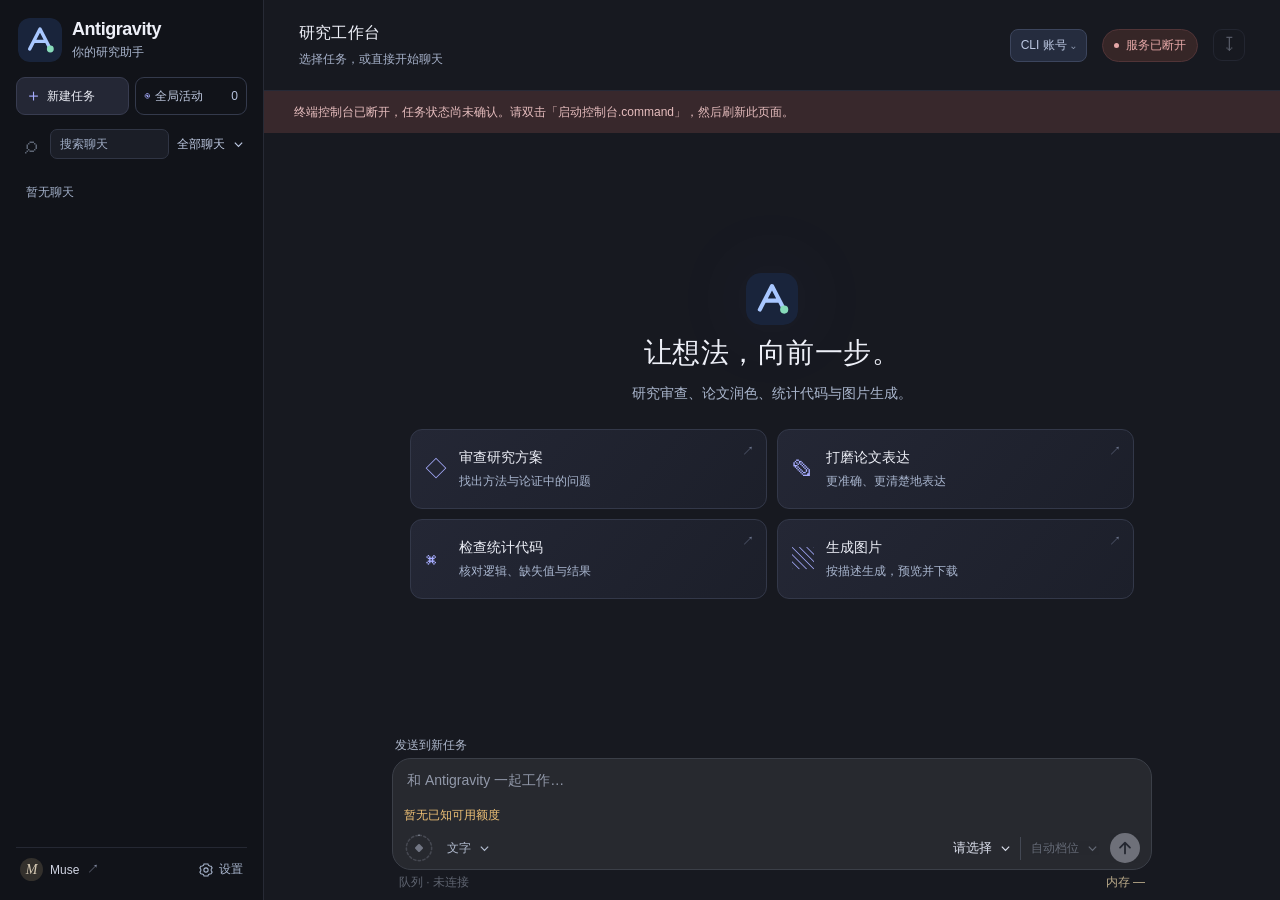
==== index.html @ 41b0dfae "Merge 0.1.0-preview.4 UI fixes and diagnose owned macOS PTY children" ====
<!doctype html>
<html lang="zh-CN">
<head>
  <meta charset="utf-8"><meta name="viewport" content="width=device-width,initial-scale=1">
  <meta name="console-token" content="__CONSOLE_TOKEN__">
  <title>Antigravity · 研究助手</title>
  <link rel="icon" href="/icon.svg"><link rel="stylesheet" href="/style.css">
  <script src="/app.js" defer></script>
  <script src="/panel_actions.js" defer></script>
</head>
<body>
  <button class="icon-button mobile-menu" id="menu" type="button" aria-label="切换任务列表" aria-controls="sidebar" aria-expanded="false" data-tooltip="展开菜单"><svg viewBox="0 0 24 24" fill="none" stroke="currentColor" stroke-width="1.6" stroke-linecap="round" stroke-linejoin="round" aria-hidden="true"><rect x="3" y="4" width="18" height="16" rx="3"/><path d="M9 4v16m4-11h4m-4 4h4"/></svg></button>
  <aside class="sidebar" id="sidebar">
    <a class="brand" id="home-link" href="/" aria-label="Antigravity，返回首页" data-tooltip="返回首页"><img src="/icon.svg" alt=""><span>Antigravity<small>你的研究助手</small></span></a>
    <div class="sidebar-actions"><button class="new-task" id="new-task" data-tooltip="新建任务（⌘ / Ctrl + K）"><span>＋</span><span>新建任务</span></button><button class="activity-nav" id="activity-nav" aria-label="全局 CLI 活动" data-tooltip="查看全局 CLI 活动"><span>◉</span><span>全局活动</span><small id="activity-count">0</small></button></div>
    <div class="history-tools"><button type="button" id="fulltext-open" class="fulltext-open" aria-label="搜索聊天正文" data-tooltip="搜索聊天正文">⌕</button><input id="history-search" type="search" aria-label="搜索聊天" placeholder="搜索聊天"><select id="history-filter" aria-label="筛选聊天"><option value="all">全部聊天</option><option value="panel">本面板</option><option value="external">其他窗口</option><option value="hidden">已移出列表</option><option value="trash">回收站</option></select></div>
    <p class="history-update" id="history-update" hidden>管理功能已更新，请关闭控制台终端，再双击桌面的 Antigravity.command 并刷新网页。</p>
    <div class="history-bulk" id="history-bulk" hidden><label><input id="history-select-all" type="checkbox"><span>全选</span></label><span id="history-selection-count">已选 0</span><button id="history-bulk-remove" type="button" disabled>移除</button><button id="history-bulk-cancel" type="button">取消</button></div>
    <nav id="history" aria-label="聊天列表"></nav>
    <div class="sidebar-bottom"><a href="https://muse.ai/thread/new" target="_blank" rel="noopener" data-tooltip="打开 Muse，和另一位助手协作"><span class="muse-orb">M</span><span>Muse</span><span>↗</span></a><button type="button" class="sidebar-update" id="sidebar-update" data-state="hidden" data-tooltip="" aria-label="查看更新详情" aria-haspopup="dialog" aria-controls="software-update-dialog" hidden><span class="update-symbol" aria-hidden="true"><svg viewBox="0 0 24 24" fill="none" stroke="currentColor" stroke-width="1.6" stroke-linecap="round" stroke-linejoin="round"><path d="M12 16V4m-4 4 4-4 4 4M5 15v4a1 1 0 0 0 1 1h12a1 1 0 0 0 1-1v-4"/></svg></span><span id="sidebar-update-label">更新</span></button><button type="button" id="settings-toggle" class="settings-toggle" aria-haspopup="dialog" aria-controls="settings-dialog" data-tooltip="面板设置"><svg viewBox="0 0 24 24" fill="none" stroke="currentColor" stroke-width="1.6" aria-hidden="true"><path d="m9 3-.7 2.1-2 .9-2 .5-1.5 2.6 1.4 1.7v2.4l-1.4 1.7 1.5 2.6 2 .5 2 .9L9 21h6l.7-2.1 2-.9 2-.5 1.5-2.6-1.4-1.7v-2.4l1.4-1.7-1.5-2.6-2-.5-2-.9L15 3Z"/><circle cx="12" cy="12" r="3.2"/></svg><span>设置</span></button></div>
  </aside>
  <main>
    <header class="topbar"><div class="heading"><div><h1 id="conversation-title">研究工作台</h1><p id="conversation-subtitle">任务、进度和结果，都在这里</p></div></div><div class="top-actions"><button class="account-toggle" id="account-toggle" type="button" aria-label="查看 CLI 当前账号" aria-controls="account-panel" aria-expanded="false" hidden>账号</button><button class="connection" id="connection" data-tooltip="重新检查连接"><i></i><span>正在连接</span></button><button class="icon-button" id="export" data-tooltip="导出对话" aria-label="导出对话">↧</button></div></header>
    <section class="account-panel" id="account-panel" aria-label="CLI 账号与额度"><div class="account-main"><div class="account-identity"><span class="account-label">CLI 账号</span><strong id="account-identity">身份尚未核实</strong><span class="account-state" id="account-state">尚未检查</span><span class="account-plan" id="account-plan" hidden></span></div><button type="button" id="account-switch" class="account-refresh" aria-haspopup="dialog">切换账号</button><button type="button" id="account-refresh" class="account-refresh" aria-label="刷新账号与额度" data-tooltip="刷新账号与额度">刷新 ↻</button></div><div class="account-meta"><span id="account-source">来源：CLI 身份检查</span><time id="account-checked">尚未核对</time></div><section class="quota-panel" aria-label="模型剩余额度"><div class="quota-heading"><strong>模型额度</strong><small id="quota-status"></small></div><div id="quota-items"></div><p id="quota-empty">等待读取额度…</p></section><p class="account-note" id="account-note">换号后刷新 · 时间为北京时间</p><p class="account-detail" id="account-detail" hidden></p></section>
    <div id="offline-banner" class="offline-banner" hidden role="alert"></div>
    <div class="session-toolbar" id="session-toolbar" hidden><div id="session-tabs" role="tablist" aria-label="工作会话"></div><button id="session-add" type="button" data-tooltip="新建独立工作会话" aria-label="新建工作会话">＋</button><button id="session-rename" type="button" data-tooltip="重命名当前会话" aria-label="重命名当前会话">⋯</button><button id="session-related-toggle" type="button" aria-expanded="false" hidden>关联会话</button><button id="collaboration-records" type="button" aria-haspopup="dialog" aria-controls="collaboration-audit-dialog" hidden>&#21327;&#20316;&#35760;&#24405;</button><button id="gpt-collaboration" type="button" role="switch" aria-checked="true" aria-label="Codex × Agy 持续协作 Skill" hidden><span aria-hidden="true">●</span><span id="gpt-collaboration-label">持续协作 Skill · 开</span></button></div>
    <div class="session-related-list" id="session-related-list" hidden></div>
    <section class="conversation" id="conversation" aria-label="对话内容">
      <div class="activity-overview" id="activity-overview" hidden></div>
      <div class="external-banner" id="external-banner" hidden></div>
      <div class="turns-paging" id="turns-paging" hidden><button id="turns-older" type="button">较早</button><span id="turns-range"></span><button id="turns-newer" type="button">较新</button><button id="turns-latest" type="button">最新</button></div>
      <div class="detail-error" id="detail-error" hidden role="status"><span id="detail-error-text"></span><button type="button" id="detail-retry">重试</button></div>
      <div class="empty" id="empty"><img class="hero-icon" src="/icon.svg" alt=""><h2>让想法，向前一步。</h2><p>研究审查、论文润色、统计代码与图片生成。</p><div class="suggestions"><button data-template="review"><span>◇</span><strong>审查研究方案</strong><small>找出方法与论证中的问题</small><b>↗</b></button><button data-template="writing"><span>✎</span><strong>打磨论文表达</strong><small>更准确、更清楚地表达</small><b>↗</b></button><button data-template="code"><span>⌘</span><strong>检查统计代码</strong><small>核对逻辑、缺失值与结果</small><b>↗</b></button><button data-template="image"><span>▧</span><strong>生成图片</strong><small>按描述生成，预览并下载</small><b>↗</b></button></div></div>
      <div class="messages" id="messages" aria-live="polite"></div>
    </section>
    <div class="composer-wrap"><div class="composer-inner"><p class="composer-target" id="composer-target">发送到新任务</p><div class="run-status" id="run-status" hidden><span class="spinner"></span><div><strong id="run-label">正在处理任务</strong><small id="run-detail">正在连接 Antigravity…</small></div><time id="run-time">0s</time></div><form id="composer" class="composer">
      <textarea id="prompt" aria-label="任务内容" placeholder="和 Antigravity 一起工作" rows="1" maxlength="32000"></textarea>
      <div class="model-warning" id="model-warning" role="status" hidden><span id="model-quota-text"></span><button type="button" id="model-quota-alternative" hidden></button></div>
      <div class="composer-controls">
        <div class="composer-tools"><button id="quota-ring" class="quota-ring unknown" type="button" aria-label="当前默认模型额度：未知，点击查看" data-tooltip="查看模型额度"><svg viewBox="0 0 38 38" aria-hidden="true"><circle cx="19" cy="19" r="16" class="quota-ring-track"/><circle id="quota-ring-fill" cx="19" cy="19" r="16" pathLength="100" stroke-dasharray="0 100"/></svg><svg class="quota-emblem" viewBox="0 0 38 38" aria-hidden="true"><rect x="15" y="15" width="8" height="8" rx="1.4" transform="rotate(45 19 19)"/></svg><span id="quota-ring-value">?</span></button><div class="task-kind-control"><select id="task-kind" aria-label="任务类型"><option value="text">文字</option><option value="image">图片</option></select></div><span class="mode-pill" id="task-mode" hidden>计划模式</span></div>
        <div class="composer-options composer-right"><div class="model-control"><select id="model-family" aria-label="模型"><option value="">选择模型</option></select><select id="model-speed" aria-label="速度与思考档位" data-tooltip="速度档位对应思考强度，实际耗时取决于任务。Low 较轻量，High 更深入。"><option value="">自动档位</option></select><select hidden id="model" aria-label="本窗口模型"><option value="gemini-4-argon-high">Gemini 4 Argon (High)</option></select></div><button id="send" type="submit" class="send-button" aria-label="发送任务" data-tooltip="发送 · Enter"><svg viewBox="0 0 20 20" aria-hidden="true"><path d="M10 16V4M4.5 9.5 10 4l5.5 5.5"/></svg></button><button id="stop" type="button" class="stop-button" aria-label="停止任务" data-tooltip="停止任务" hidden><svg viewBox="0 0 20 20" aria-hidden="true"><rect x="6" y="6" width="8" height="8" rx="1.5"/></svg></button></div>
      </div>
    </form><div class="composer-caption"><button type="button" id="queue-toggle" aria-haspopup="dialog" aria-controls="task-queue-dialog">队列 · 同步中</button><button type="button" id="live-memory" aria-label="查看实时内存占用明细" aria-controls="resource-panel" aria-expanded="false">内存 读取中…</button></div></div></div>
  </main>
  <dialog class="history-dialog" id="session-dialog" aria-labelledby="session-dialog-title"><form id="session-dialog-form"><h2 id="session-dialog-title">新建工作会话</h2><p id="session-dialog-note">为需要独立上下文的工作命名；创建不会调用模型。</p><label for="session-owner" id="session-owner-label" hidden>关联到固定入口</label><div id="session-owner" role="radiogroup" aria-label="选择固定入口" hidden></div><label for="session-name">会话名称</label><input id="session-name" maxlength="40" required autocomplete="off" placeholder="例如：方案讨论、图标创作"><p id="session-dialog-error" role="alert" hidden></p><div class="history-dialog-actions"><button id="session-dialog-cancel" type="button">取消</button><button id="session-dialog-confirm" type="submit">创建</button></div></form></dialog>
  <dialog class="related-dialog" id="related-dialog" aria-labelledby="related-dialog-title"><header><div><h2 id="related-dialog-title">关联会话</h2><p>只读查看，原会话和当前输入保持独立。</p></div><button type="button" id="related-dialog-close" class="icon-button" aria-label="关闭关联会话">×</button></header><div id="related-messages"></div></dialog>
  <section class="resource-panel" id="resource-panel" role="dialog" aria-modal="false" aria-labelledby="resource-title" hidden><header><div><h2 id="resource-title">运行占用</h2><p>进程明细 · 手动刷新</p></div><button type="button" id="resource-refresh">刷新 ↻</button><button type="button" id="resource-close" class="icon-button" aria-label="关闭占用面板">×</button></header><div id="resource-body">正在读取…</div><footer><time id="resource-checked"></time><p>仅本控制台及其启动的 CLI，浏览器另计。</p></footer></section>
  <dialog id="image-preview" class="image-preview" aria-labelledby="preview-title"><div class="image-preview-panel"><header><div><span>图片预览</span><h2 id="preview-title">生成图片</h2></div><button id="preview-close" type="button" class="icon-button" aria-label="关闭图片预览">×</button></header><div class="image-preview-stage"><img id="preview-image" alt="" decoding="async"></div><footer><span>按 Esc 关闭预览</span><a id="preview-download">下载原图 ↓</a></footer></div></dialog>
  <div class="history-menu" id="history-menu" role="menu" aria-label="管理聊天" hidden><div id="history-menu-title"></div><button type="button" role="menuitem" data-history-action="pin">置顶聊天</button><button type="button" role="menuitem" data-history-action="unpin">取消置顶</button><button type="button" role="menuitem" data-history-action="rename">重命名</button><button type="button" role="menuitem" data-history-action="associate">关联到固定入口…</button><button type="button" role="menuitem" data-history-action="multiselect">多选聊天</button><button type="button" role="menuitem" data-history-action="hide">移出列表</button><button type="button" role="menuitem" data-history-action="unhide">恢复到列表</button><button type="button" role="menuitem" data-history-action="delete" class="danger">删除聊天…</button><button type="button" role="menuitem" data-history-action="restore">从回收站恢复</button><p id="history-menu-note"></p></div>
  <dialog class="history-dialog" id="history-dialog" aria-labelledby="history-dialog-title"><form id="history-dialog-form"><h2 id="history-dialog-title">重命名聊天</h2><p id="history-dialog-note"></p><label id="history-name-label" for="history-name">聊天名称</label><input id="history-name" type="text" maxlength="60" autocomplete="off"><p id="history-dialog-error" role="alert" hidden></p><div class="history-dialog-actions"><button type="button" id="history-dialog-cancel">取消</button><button type="submit" id="history-dialog-confirm">保存</button></div></form></dialog>
  <div id="select-menu" class="select-menu" role="listbox" hidden></div>
  <dialog class="history-dialog" id="bulk-dialog" aria-labelledby="bulk-dialog-title"><form id="bulk-dialog-form"><h2 id="bulk-dialog-title">批量移除聊天</h2><p id="bulk-dialog-note"></p><ul id="bulk-dialog-list"></ul><p class="bulk-error" id="bulk-dialog-error" role="alert" hidden></p><div class="history-dialog-actions"><button id="bulk-dialog-cancel" type="button">取消</button><button id="bulk-dialog-confirm" class="danger" type="submit">确认移除</button></div></form></dialog>
  <dialog id="settings-dialog" class="collaboration-dialog settings-dialog" aria-labelledby="settings-title"><header><div><h2 id="settings-title">设置</h2></div><button id="settings-close" type="button" aria-label="关闭设置">×</button></header><div class="settings-content">
    <section class="settings-row"><div><strong>Codex × Agy 持续协作 <span class="skill-type">Skill</span></strong><small id="settings-chat-scope">当前聊天</small></div><button id="settings-collaboration" type="button" role="switch" aria-checked="true">开</button></section>
    <section class="settings-row"><div><strong>自动打开活动窗口</strong><small>调用时显示本聊天固定页</small></div><button id="settings-auto-open" type="button" role="switch" aria-label="自动打开活动窗口" aria-checked="true" data-tooltip="调用 Agy 时由 Codex 显示右侧活动页，并在原标签跟随新任务；关闭仅停止自动展示。">开</button></section>
    <section class="settings-row"><strong>聊天字号</strong><div class="settings-segments" role="group" aria-label="聊天字号"><button type="button" data-font-size="14">标准</button><button type="button" data-font-size="16">较大</button><button type="button" data-font-size="18">大</button></div></section>
    <section class="settings-row"><strong>待命同步</strong><div class="settings-segments" role="group" aria-label="待命同步频率"><button type="button" data-idle-ms="12000">省资源 · 12秒</button><button type="button" data-idle-ms="4000">及时 · 4秒</button></div></section>
    <section class="settings-row settings-global-row"><div><strong>全局默认模型</strong><small id="settings-model-label">自动保存</small></div><div class="settings-global-controls" role="group" aria-label="全局默认模型与思考档位"><select id="global-model-family" aria-label="全局默认模型"></select><select id="global-model-speed" aria-label="全局默认速度与思考档位"></select><select id="global-model-select" hidden></select></div><p id="global-model-error" class="action-error" role="alert" hidden></p></section>
    <section class="settings-row"><div><strong>额度用完自动候补</strong><small id="fallback-summary">默认开启 · 文字与生图独立</small></div><button id="fallback-expand" type="button" aria-expanded="false">配置</button></section>
    <section id="fallback-panel" class="model-order-panel" hidden><label class="fallback-scope-row" id="fallback-scope-row" hidden><span>配置聊天</span><select id="fallback-scope" aria-label="选择候补配置聊天"><option value="">选择要配置的聊天</option></select></label><div class="fallback-top"><select id="fallback-kind" aria-label="候补任务类型"><option value="text">文字</option><option value="image">生图</option></select><button id="fallback-enabled" type="button" role="switch" aria-checked="false">关</button><button id="fallback-reset" type="button">恢复默认候选</button></div><p id="fallback-note"></p><div id="fallback-models"></div><p id="fallback-status" role="status"></p></section>
    <section class="settings-row"><div><strong>聊天与占用</strong><small id="settings-insights-summary">上下文、压缩记录与运行内存</small></div><button id="settings-insights-toggle" type="button" aria-expanded="false" aria-controls="settings-insights">查看</button></section>
    <section id="settings-insights" class="settings-insights" hidden><div class="settings-insights-head"><span>按需读取，不调用模型</span><button id="settings-insights-refresh" type="button">刷新</button></div><div id="settings-context-body"></div><div class="settings-context-actions"><button id="compact-open" type="button">整理上下文</button></div><div id="settings-memory-body"></div></section>
    <section class="settings-row"><div><strong>配置迁移</strong><small>界面、模型、候补与更新偏好</small></div><div class="config-actions"><button id="config-export" type="button">导出配置</button><button id="config-import" type="button">导入配置</button><input type="file" id="config-file" accept=".json,application/json" aria-label="选择配置 JSON" hidden></div></section>
    <p id="config-transfer-note" class="settings-config-note" role="status" hidden></p><div id="config-download"></div>
    <section class="settings-row"><div><strong>备份与恢复</strong><small>面板记录、图片与固定绑定</small></div><button id="backup-open" type="button">管理</button></section>
    <section class="settings-row"><div><strong>加载控制台更新</strong><small id="settings-reload-state">任务结束后可用</small></div><button id="service-reload" type="button">重载更新</button></section>
    <section class="software-card" id="software-update-row" aria-labelledby="software-update-title">
      <div class="software-card-head"><div class="software-identity"><img src="/icon.svg" alt=""><div><strong id="software-update-title">Agy Console</strong><small>版本 <span id="software-version"></span></small></div></div><button id="software-update-check" type="button"><svg viewBox="0 0 24 24" fill="none" stroke="currentColor" stroke-width="1.6" stroke-linecap="round" stroke-linejoin="round" aria-hidden="true"><path d="M20 7v5h-5M4 17v-5h5m11 0a8 8 0 0 0-13-6M4 12a8 8 0 0 0 13 6"/></svg>检查更新</button></div>
      <p id="software-update-status" class="software-update-status" role="status">正在读取版本</p>
      <div class="software-auto-row"><label for="software-update-auto"><strong>自动下载更新</strong><small id="software-update-auto-hint">空闲下载，下次启动安装</small></label><label class="software-auto-switch"><input id="software-update-auto" type="checkbox" role="switch" aria-label="自动下载更新" aria-describedby="software-update-auto-hint" data-tooltip="每天检查新版，空闲下载并校验；从原启动入口重开后安装，不会打断任务。"><span aria-hidden="true"></span></label></div>
      <div class="software-card-links"><a id="software-project-link" target="_blank" rel="noopener noreferrer" hidden>项目主页 ↗</a><a id="software-release-notes" target="_blank" rel="noopener noreferrer" hidden>更新日志 ↗</a><button id="software-update-download" type="button" hidden>下载更新</button></div>
      <details id="software-update-config" class="software-update-config"><summary>高级设置</summary><div><input id="software-update-repo" aria-label="GitHub 更新仓库" placeholder="GitHub：OWNER/REPO" maxlength="140"><select id="software-update-channel" aria-label="更新通道"><option value="stable">稳定版</option><option value="preview">预览版</option></select><button id="software-update-source-save" type="button">保存</button></div></details>
    </section>
    <p class="settings-footnote">本机保存 · 协作与自动打开仅作用于当前聊天</p>
  </div></dialog>
  <dialog id="config-import-dialog" class="collaboration-dialog software-update-dialog" aria-labelledby="config-import-title"><header><h2 id="config-import-title">导入配置</h2><button type="button" data-close-dialog="config-import-dialog" aria-label="关闭配置预览">×</button></header><div class="config-import-body"><p id="config-import-summary"></p><label><input id="config-apply-window" type="checkbox"><span id="config-import-window-label">同时应用窗口设置到当前聊天</span></label><small>不导入聊天、会话绑定或账号凭据；原配置另存一份。</small><p id="config-import-error" class="action-error" role="alert" hidden></p></div><footer><button id="config-import-cancel" type="button" data-close-dialog="config-import-dialog">取消</button><button id="config-import-confirm" type="button" disabled>确认导入</button></footer></dialog>
  <dialog id="software-update-dialog" class="collaboration-dialog software-update-dialog" aria-labelledby="update-notice-title"><header><div><h2 id="update-notice-title">发现新版本</h2><p id="update-notice-version"></p></div><button id="update-notice-close" type="button" aria-label="关闭更新详情">×</button></header><div class="update-notice-body"><p id="update-notice-status" role="status"></p><small id="update-notice-size"></small><small id="update-notice-hint">空闲时下载并校验，下次启动安装。</small></div><footer><a id="update-notice-notes" target="_blank" rel="noopener noreferrer" hidden>更新日志 ↗</a><button id="update-notice-download" type="button" hidden>下载更新</button></footer></dialog>
  <dialog id="task-queue-dialog" class="collaboration-dialog queue-dialog" aria-labelledby="task-queue-title"><header><div><h2 id="task-queue-title">任务队列</h2><p id="task-queue-summary"></p></div><button id="task-queue-refresh" type="button">刷新</button><button id="task-queue-close" type="button" aria-label="关闭任务队列">×</button></header><p class="collaboration-note">箭头调整待执行任务的先后，同一会话保持顺序；运行中的任务继续执行。</p><section id="task-queue-list"></section></dialog>
  <dialog id="collaboration-audit-dialog" class="collaboration-dialog" aria-labelledby="collaboration-audit-title">
    <header><div><h2 id="collaboration-audit-title">Codex ↔ Agy 协作记录</h2><p id="collaboration-audit-summary"></p></div><button id="collaboration-audit-refresh" type="button">刷新</button><button id="collaboration-audit-close" type="button" aria-label="关闭协作记录">×</button></header>
    <p class="collaboration-note">开关控制后续派发；下方记录来自 Codex 实际提交的任务。点击可查看原始请求与 Agy 回复。</p>
    <p id="collaboration-audit-error" class="collaboration-error" role="alert" hidden></p>
    <button id="collaboration-audit-back" type="button" hidden>← 返回记录</button>
    <section id="collaboration-audit-list"></section><section id="collaboration-audit-detail" hidden></section>
    <footer><button id="collaboration-audit-older" type="button" hidden>更早记录</button><details><summary>上下文与 token</summary><p>CLI 会自动把较早轮次整理为摘要，也提供 /compact 手动命令。本面板不额外把网页历史拼入每个请求；分页仅管理网页显示。本轮输入、输出和缓存读取分别列出，旧版累计值另行标注。摘要可能省略细节，重要结论和资料仍应保留在文件中。</p></details></footer>
  </dialog>
  <div id="quick-tooltip" role="tooltip" popover="manual" hidden></div>
  <div id="toast" role="status" hidden></div>
  <dialog id="panel-action-dialog" class="history-dialog panel-action-dialog" aria-labelledby="panel-action-title"><form id="panel-action-form"><header><h2 id="panel-action-title"></h2><button type="button" data-close-dialog="panel-action-dialog" aria-label="关闭操作">×</button></header><p id="panel-action-note"></p><details id="recovery-detail"><summary>上一轮情况</summary><pre id="recovery-previous"></pre></details><div id="recovery-options"><label for="recovery-strategy">恢复方式</label><select id="recovery-strategy"><option value="continue">继续未完成部分</option><option value="retry">重新尝试原任务</option></select><label for="recovery-model">本次使用模型</label><select id="recovery-model"></select></div><label class="action-ack" id="panel-action-ack-label"><input type="checkbox" id="panel-action-ack"><span id="panel-action-ack-text"></span></label><p id="panel-action-error" class="action-error" role="alert" hidden></p><div class="history-dialog-actions"><button type="button" data-close-dialog="panel-action-dialog">取消</button><button type="submit" id="panel-action-submit">确认</button></div></form></dialog>
  <dialog id="fulltext-dialog" class="collaboration-dialog fulltext-dialog" aria-labelledby="fulltext-title"><header><h2 id="fulltext-title">搜索聊天正文</h2><button type="button" data-close-dialog="fulltext-dialog" aria-label="关闭正文搜索">×</button></header><form id="fulltext-form" class="fulltext-form"><input type="search" id="fulltext-query" maxlength="100" required placeholder="搜索任务和回复…" aria-label="搜索正文关键词"><select id="fulltext-scope" aria-label="正文搜索范围"><option value="current">当前聊天</option><option value="all">全部面板聊天</option></select><button type="submit" id="fulltext-submit">搜索</button></form><p id="fulltext-status" role="status">仅搜索面板已有记录，不调用模型。</p><div id="fulltext-results"></div></dialog>
  <dialog id="backup-dialog" class="collaboration-dialog backup-dialog" aria-labelledby="backup-title"><header><h2 id="backup-title">备份与恢复</h2><button type="button" data-close-dialog="backup-dialog" aria-label="关闭备份管理">×</button></header><p class="action-note">包含面板聊天、图片、固定绑定与设置；官方登录、CLI 内部上下文和项目文件需另行保留。</p><div class="backup-controls"><button id="backup-export" type="button">生成备份</button><label class="backup-file-label">选择备份<input type="file" id="backup-file" accept=".zip,application/zip"></label></div><p id="backup-status" role="status">空闲时操作 · 压缩包最大64 MB</p><div id="backup-download"></div><section id="backup-preview" hidden><h3>恢复预览</h3><p id="backup-counts"></p><label class="action-ack"><input type="checkbox" id="backup-restore-ui" checked>同时恢复面板字号、排序与置顶</label><label class="action-ack"><input type="checkbox" id="backup-ack">以此备份替换面板数据，当前数据另存回滚备份</label><button type="button" id="backup-restore" disabled>确认恢复</button></section><p id="backup-error" class="action-error" role="alert" hidden></p></dialog>

</body>
</html>
---- style.css ----
:root{color-scheme:dark;--bg:#171920;--side:#111319;--panel:#20232d;--line:#2c2f3b;--text:#eef0f8;--muted:#9096a9;--accent:#a7adff;--green:#81cfab;font-family:Inter,-apple-system,BlinkMacSystemFont,"Segoe UI","PingFang SC","Microsoft YaHei",sans-serif}*{box-sizing:border-box}body{margin:0;background:var(--bg);color:var(--text);display:flex;height:100dvh;overflow:hidden}button,a,select,textarea{-webkit-tap-highlight-color:transparent}button,select,textarea{font:inherit}button,a,select{touch-action:manipulation}button{cursor:pointer}button:focus-visible,a:focus-visible,select:focus-visible,textarea:focus-visible{outline:2px solid var(--accent);outline-offset:3px}a{color:inherit;text-decoration:none}button{color:inherit}button:disabled{opacity:.45;cursor:not-allowed}[hidden]{display:none!important}.sidebar{width:248px;flex-shrink:0;padding:30px 16px 16px;background:var(--side);border-right:1px solid #272a35;display:flex;flex-direction:column}.brand{display:flex;gap:12px;align-items:center;padding:0 10px 30px;font-weight:650;font-size:19px;letter-spacing:-.6px}.brand img{width:39px;height:39px}.brand small{display:block;font-size:12px;color:var(--muted);font-weight:400;letter-spacing:1px;margin-top:5px}.new-task{display:flex;align-items:center;gap:8px;background:#242735;border:1px solid #383c50;border-radius:11px;padding:12px 13px;font-size:13px;text-align:left}.new-task:hover{background:#2d3142}.new-task>span{font-size:20px;line-height:16px;color:var(--accent)}kbd{margin-left:auto;color:#7f879d;font-size:12px;font-family:inherit}.list-label{display:flex;justify-content:space-between;color:#777f94;font-size:12px;letter-spacing:1.5px;padding:30px 12px 12px}.list-label span{color:#a1a7b7;letter-spacing:0}#history{overflow:auto;flex:1}.history-item{width:100%;padding:13px 12px;text-align:left;background:transparent;border:1px solid transparent;border-radius:10px;margin-bottom:4px;display:flex;gap:10px}.history-item:hover{background:#1b1e28}.history-item.active{background:#25283a;border-color:#343951}.history-icon{color:#838aa3;font-size:14px;flex-shrink:0;padding-top:2px}.active .history-icon{color:var(--accent)}.history-text{min-width:0;flex:1}.history-text strong{display:block;font-weight:450;font-size:12px;white-space:nowrap;overflow:hidden;text-overflow:ellipsis;line-height:19px}.history-text small{display:flex;gap:8px;margin-top:5px;color:#747e93;font-size:12px}.history-text .active-status{color:var(--accent)}.sidebar-bottom{padding-top:14px;border-top:1px solid #252833}.sidebar-bottom a{display:flex;align-items:center;gap:10px;padding:10px;font-size:12px;color:#d0d4e2}.sidebar-bottom a>span:last-child{margin-left:auto;color:#858da3}.sidebar-bottom small{display:block;font-size:12px;color:#747d93;margin-top:5px}.muse-orb{display:grid;place-items:center;width:31px;height:31px;border-radius:50%;background:#33302c;color:#d7cbb6;font:italic 17px Georgia}.local-note{display:flex;align-items:center;gap:7px;margin:17px 12px 0;color:#6e778d;font-size:12px}.local-note i{width:5px;height:5px;border-radius:50%;background:#739b86}main{flex:1;display:flex;flex-direction:column;min-width:0}.topbar{height:91px;padding:0 35px;display:flex;align-items:center;justify-content:space-between;border-bottom:1px solid #262936;flex-shrink:0}.heading{display:flex;align-items:center;gap:15px;min-width:0}.heading>div{min-width:0}h1{font-size:15px;font-weight:550;letter-spacing:.2px;margin:0;white-space:nowrap;overflow:hidden;text-overflow:ellipsis;max-width:450px}.heading p{font-size:12px;color:var(--muted);margin:7px 0 0}.top-actions{display:flex;gap:15px;align-items:center}.connection{display:flex;gap:7px;align-items:center;border:1px solid #2c3935;background:#1b2825;border-radius:30px;padding:7px 11px;font-size:12px;color:var(--green);white-space:nowrap}.connection i{width:5px;height:5px;background:currentColor;border-radius:50%}.connection.checking{background:#232539;border-color:#343752;color:var(--accent)}.connection.disconnected{background:#362627;border-color:#513437;color:#e5a7a7}.icon-button{width:32px;height:32px;border:1px solid #333746;border-radius:9px;background:transparent;color:#a9b0c2;font-size:19px}.icon-button:hover{background:#2b2e3a}.mobile-menu{display:none}.offline-banner{background:#38282c;color:#e6bdbe;font-size:12px;padding:11px 30px;line-height:1.7;flex-shrink:0}.conversation{flex:1;overflow:auto;scroll-behavior:auto;overflow-anchor:none;min-height:0;scrollbar-width:thin;scrollbar-color:#3c4153 transparent}.empty{max-width:860px;margin:0 auto;text-align:center;padding:65px 36px 35px}.eyebrow{font-size:12px;letter-spacing:2px;color:#7d869f;margin-bottom:30px}.hero-icon{width:66px;height:66px;margin-bottom:18px;box-shadow:0 0 85px 4px #787ded15;border-radius:20px}.empty h2{font-size:31px;letter-spacing:1px;font-weight:500;margin:8px 0 17px}.empty p{font-size:13px;line-height:2;color:#9ba3b7}.suggestions{display:grid;grid-template-columns:repeat(3,1fr);gap:12px;margin-top:38px}.suggestions button{position:relative;background:linear-gradient(130deg,#242735,#1c1f2a);border:1px solid #333849;text-align:left;border-radius:14px;padding:20px 17px;transition:border-color .15s}.suggestions button:hover{border-color:#747dae}.suggestions button>span{display:block;font-size:22px;color:var(--accent);margin-bottom:19px}.suggestions strong{font-size:12px;font-weight:500;display:block}.suggestions small{font-size:12px;color:#7e879f;display:block;margin-top:8px}.suggestions b{position:absolute;right:16px;top:20px;color:#6b748c;font-size:13px;font-weight:400}.messages{max-width:870px;padding:30px 34px 15px;margin:auto}.message{margin-bottom:32px}.message-label{display:flex;align-items:center;gap:9px;font-size:12px;color:#a2aac0;margin-bottom:14px}.message-label img{width:25px;height:25px;border-radius:8px}.message-label time{font-size:12px;color:#68728b;margin-left:auto}.user .message-body{background:#282d40;border:1px solid #363d55;border-radius:14px 14px 3px 14px;margin-left:45px;padding:16px 20px;white-space:pre-wrap;font-size:13px;line-height:1.9;max-height:320px;overflow:auto;overflow-wrap:anywhere}.user .message-label{margin-left:45px}.assistant .message-body{padding-left:34px}.markdown{font-size:13px;line-height:1.9;color:#d0d6e6;overflow-wrap:anywhere}.markdown p{margin:0 0 13px}.markdown h2,.markdown h3,.markdown h4{font-size:16px;font-weight:550;line-height:1.6;margin:25px 0 13px;color:#eff1fa}.markdown h3{font-size:14px}.markdown h4{font-size:13px}.markdown ul,.markdown ol{padding-left:22px;margin:10px 0 18px}.markdown li{margin-bottom:7px}.markdown strong{color:#eff1fc;font-weight:600}.markdown a{color:#b6baff;text-decoration:underline}.markdown code{font-family:ui-monospace,SFMono-Regular,Menlo,monospace;font-size:12px;background:#292d3b;color:#d4d7ff;padding:2px 5px;border-radius:4px}.code-block{background:#10131b;border:1px solid #303648;border-radius:11px;margin:15px 0;overflow:hidden}.code-header{padding:7px 13px;border-bottom:1px solid #292e3e;display:flex;justify-content:space-between;align-items:center;color:#818da8;font-size:12px}.code-header button{background:transparent;border:0;color:#a6aec4;font-size:12px}.code-block pre{margin:0;padding:16px;overflow:auto;line-height:1.7;white-space:pre}.code-block code{background:none;padding:0;font-size:12px;color:#cdd7ee}.markdown table{width:100%;border-collapse:collapse;margin:15px 0;font-size:12px}.markdown th,.markdown td{text-align:left;border-bottom:1px solid #313748;padding:9px 10px}.markdown th{background:#232735;color:#e1e6f6}.markdown hr{border:0;border-top:1px solid #2e3444;margin:22px 0}.message-footer{display:flex;align-items:center;gap:9px;margin:14px 0 0 34px;color:#737e96;font-size:12px;flex-wrap:wrap}.message-footer .status-completed{color:#81b69e}.message-footer .status-failed,.message-footer .status-interrupted{color:#e6a2a3}.message-footer .status-cancelled{color:#c9b68f}.copy-reply{border:0;color:#8d97ad;background:transparent;font-size:12px;margin-left:auto}.error-box{margin:13px 0 0 34px;color:#e7b2b5;background:#35252d;border:1px solid #55333f;padding:12px 15px;border-radius:10px;font-size:12px;line-height:1.7;white-space:pre-wrap;overflow-wrap:anywhere}.waiting-text{color:#7c879e;font-size:12px;display:flex;gap:8px;align-items:center}.waiting-text span{animation:none}.composer-wrap{padding:15px 34px 20px;flex-shrink:0;background:linear-gradient(0deg,var(--bg) 90%,transparent)}.composer-inner{max-width:800px;margin:auto}.composer{background:#222631;border:1px solid #3a4053;border-radius:17px;box-shadow:0 10px 35px #00000020;overflow:hidden}.composer:focus-within{border-color:#6c75a0}.composer textarea{background:transparent;border:0;outline:0!important;color:#e5e9f7;display:block;width:100%;resize:none;padding:19px 20px 10px;font-size:13px;line-height:1.8;min-height:78px;max-height:220px}.composer textarea::placeholder{color:#747f98}.composer-controls{display:flex;justify-content:space-between;align-items:center;gap:10px;padding:7px 12px 12px}.composer-options{display:flex;align-items:center;gap:13px;min-width:0}.model-control{display:flex;align-items:center;gap:6px;color:#a8b0f5;padding-left:5px;min-width:0}.model-control>span{font-size:15px}.model-control select{background:#222631;color:#b9c0d6;border:0;font-size:12px;max-width:230px;cursor:pointer;outline:0;padding:5px 20px 5px 0}.mode-pill{color:#7d88a1;font-size:12px;border-left:1px solid #3a4053;padding-left:13px;white-space:nowrap}.send-button,.stop-button{display:flex;align-items:center;gap:12px;border:0;border-radius:10px;background:#b0b5ff;color:#22263f;padding:10px 13px;font-size:12px;font-weight:550;white-space:nowrap}.send-button:hover{background:#c3c6ff}.send-button b{font-size:18px;font-weight:400;line-height:12px}.stop-button{background:#34394d;color:#d9ddeb;border:1px solid #50586c}.stop-button>span{font-size:12px}.composer-caption{display:flex;justify-content:space-between;gap:10px;color:#606c85;font-size:12px;padding:10px 5px 0}.run-status{display:flex;align-items:center;gap:11px;padding:13px 16px;margin-bottom:10px;border:1px solid #353c5c;background:#22263b;border-radius:12px}.run-status strong{font-size:12px;font-weight:500;color:#c2c7ff;display:block}.run-status small{display:block;color:#8d99ba;font-size:12px;margin-top:5px}.run-status time{margin-left:auto;color:#b8bfe6;font-size:12px;font-variant-numeric:tabular-nums}.spinner{width:15px;height:15px;border:1.5px solid #4f587a;border-top-color:#bbc1ff;border-radius:50%;animation:none}#toast{position:fixed;left:50%;bottom:195px;transform:translateX(-50%);background:#303747;border:1px solid #596581;padding:12px 20px;border-radius:10px;color:#e4e8f5;font-size:12px;box-shadow:0 10px 30px #0003;z-index:10}@media(min-width:1450px){.empty{padding-top:100px}.messages{max-width:950px}.composer-inner{max-width:880px}}@media(max-width:1050px){.sidebar{width:218px;padding:25px 12px 15px}.topbar{padding:0 24px}.top-actions{gap:9px}.mode-pill{display:none}.model-control select{max-width:190px}.empty{padding:50px 25px 20px}.suggestions{gap:9px}.suggestions button{padding:16px 12px}.suggestions small{line-height:1.7}.empty h2{font-size:28px}.topbar h1{max-width:330px}}@media(max-width:740px){.sidebar{display:none;position:absolute;left:0;top:0;bottom:0;z-index:5;box-shadow:20px 0 80px #0008}.sidebar.open{display:flex}.mobile-menu{display:block}.topbar{height:76px;padding:0 16px}.heading{gap:10px}h1{font-size:13px!important;max-width:210px!important}.heading p{font-size:12px}.connection{padding:6px 9px;font-size:12px}.top-actions{gap:7px}.empty{padding:44px 20px 10px}.eyebrow{font-size:12px;letter-spacing:1.5px}.hero-icon{width:55px;height:55px}.empty h2{font-size:25px}.suggestions{grid-template-columns:1fr;margin-top:28px;gap:8px}.suggestions button{padding:13px 15px;display:grid;grid-template-columns:26px 1fr;column-gap:8px}.suggestions button>span{grid-row:1/3;margin:0;font-size:22px;align-self:center}.suggestions strong{font-size:12px}.suggestions small{margin-top:4px}.suggestions b{top:21px}.messages{padding:22px 18px 10px}.user .message-body,.user .message-label{margin-left:20px}.assistant .message-body{padding-left:0}.message-footer,.error-box{margin-left:0}.composer-wrap{padding:10px 14px 15px}.model-control select{max-width:175px;font-size:12px}.send-button{gap:7px;padding:10px;font-size:12px}.composer textarea{font-size:12px;padding:15px 16px 6px}.composer-caption{font-size:12px}.top-actions .icon-button{display:none}}@media(prefers-reduced-motion:reduce){*{scroll-behavior:auto!important;animation:none!important;transition:none!important}}
.image-suggestion{display:flex;align-items:center;justify-content:center;gap:9px;margin:20px auto 0;padding:10px 14px;border:1px solid #343b50;border-radius:10px;color:#c0c6e8;background:#202534;font-size:12px}.image-suggestion:hover{border-color:#6974a0;background:#292e41}.image-suggestion>span:first-child{color:var(--accent);font-size:16px}.image-suggestion small{color:#7f8aa5;font-size:12px}.image-suggestion>span:last-child{color:#8a95b0}.image-attachments{display:grid;grid-template-columns:repeat(auto-fit,minmax(min(240px,100%),1fr));gap:14px;margin:18px 0 0 34px;max-width:740px}.image-card{margin:0;border:1px solid #343b4e;border-radius:13px;overflow:hidden;background:#1c202a;min-width:0}.image-open{display:block;width:100%;position:relative;padding:0;background:#11151f;border:0;min-height:140px;overflow:hidden}.image-open img{display:block;width:100%;max-height:380px;min-height:100px;object-fit:contain;background:#11151f}.image-open-hint{position:absolute;right:10px;bottom:10px;border:1px solid #59617b;border-radius:7px;background:#151a27df;color:#d4dbf0;font-size:12px;padding:6px 9px}.image-open:hover .image-open-hint{background:#303853;color:#fff}.image-card figcaption{display:flex;align-items:center;justify-content:space-between;gap:12px;padding:12px 13px}.image-file{display:block;min-width:0}.image-file strong{display:block;font-size:12px;font-weight:500;color:#d7dcee;overflow:hidden;text-overflow:ellipsis;white-space:nowrap;max-width:240px}.image-file small{display:block;color:#828ea8;font-size:12px;margin-top:4px}.image-card figcaption>a{flex-shrink:0;color:#b8c1ff;font-size:12px;padding:7px 0}.image-card figcaption>a:hover{text-decoration:underline}.image-preview{padding:0;width:min(1080px,calc(100vw - 40px));max-width:none;max-height:calc(100dvh - 40px);border:1px solid #46516b;border-radius:16px;background:#171d29;color:var(--text);box-shadow:0 25px 100px #0009;overflow:hidden}.image-preview::backdrop{background:#080b13d9;backdrop-filter:blur(5px)}.image-preview-panel{display:flex;flex-direction:column;max-height:calc(100dvh - 44px)}.image-preview header{display:flex;align-items:center;justify-content:space-between;gap:20px;padding:17px 20px;border-bottom:1px solid #333c4e;flex-shrink:0}.image-preview header>div{min-width:0}.image-preview header span{color:#8f9bb5;font-size:12px}.image-preview h2{margin:5px 0 0;font-size:13px;font-weight:500;white-space:nowrap;overflow:hidden;text-overflow:ellipsis}.image-preview .icon-button{font-size:25px;flex-shrink:0}.image-preview-stage{display:flex;justify-content:center;align-items:center;overflow:auto;min-height:120px;background:#0f141e;padding:16px}.image-preview-stage img{display:block;max-width:100%;max-height:calc(100dvh - 220px);width:auto;height:auto;object-fit:contain}.image-preview footer{display:flex;justify-content:space-between;align-items:center;gap:15px;padding:13px 20px;font-size:12px;flex-shrink:0}.image-preview footer>span{color:#8290ab}.image-preview footer>a{display:inline-block;border:1px solid #5a658b;border-radius:9px;background:#303b5c;color:#d5ddff;font-size:12px;padding:9px 13px}.image-preview footer>a:hover{background:#3a476b}@media(max-width:740px){.image-attachments{margin-left:0;grid-template-columns:1fr;gap:12px}.image-open img{max-height:330px}.image-file strong{max-width:180px}.image-preview{width:calc(100vw - 20px);max-height:calc(100dvh - 24px);border-radius:12px}.image-preview-panel{max-height:calc(100dvh - 28px)}.image-preview header{padding:13px 14px}.image-preview-stage{padding:8px}.image-preview footer{padding:12px 14px}.image-suggestion{margin-top:15px}.image-suggestion small{font-size:12px}}
.task-kind-control{display:flex;align-items:center;min-width:0}.task-kind-control select{padding:5px 7px;border:1px solid #414961;background:#2a3041;border-radius:7px;color:#bbc5e0;font-size:12px;cursor:pointer;max-width:110px}.composer-options{flex-wrap:wrap;row-gap:5px}.mode-pill{font-size:12px}.image-open:disabled{opacity:.7}.image-load-failure{display:block;padding:18px;color:#a1adc7;font-size:12px;line-height:1.8}@media(max-width:740px){.composer-options{gap:5px}.model-control select{max-width:145px}.task-kind-control select{max-width:94px;font-size:12px}}@media(max-width:420px){.composer-controls{align-items:flex-end}.composer-options{flex-direction:column;align-items:flex-start;gap:5px}.task-kind-control{padding-left:5px}}
.account-panel{flex-shrink:0;border-bottom:1px solid #303548;background:#1d2230;padding:12px 35px 11px}.account-main{display:flex;align-items:center;justify-content:space-between;gap:14px}.account-identity{display:flex;align-items:center;gap:10px;min-width:0;flex-wrap:wrap;row-gap:5px}.account-label{color:#8d99b5;font-size:12px;white-space:nowrap}.account-identity strong{font-size:12px;font-weight:550;color:#e2e7fa;overflow-wrap:anywhere}.account-state{border:1px solid #4f4d39;border-radius:5px;padding:3px 6px;font-size:12px;color:#d4c28d;white-space:nowrap;line-height:1.2}.account-refresh{flex-shrink:0;border:1px solid #46516c;background:#2b344c;border-radius:8px;color:#c7d0f1;padding:8px 10px;font-size:12px;white-space:nowrap}.account-refresh:hover{background:#35415b}.account-meta{display:flex;flex-wrap:wrap;gap:5px 15px;margin-top:7px;color:#7986a2;font-size:12px;line-height:1.5}.account-note{margin:7px 0 0;color:#a1acc2;font-size:12px;line-height:1.6}.account-detail{margin:4px 0 0;color:#d2b490;font-size:12px;line-height:1.6;overflow-wrap:anywhere}.account-panel[data-state="known"] .account-state{background:#243b32;border-color:#365b4b;color:#9bd0b6}.account-panel[data-state="checking"] .account-state{background:#2c304b;border-color:#4a5078;color:#bec6ff}.account-panel[data-state="offline"] .account-state,.account-panel[data-state="signed-out"] .account-state{background:#3b2b31;border-color:#61434b;color:#e4afb7}.account-panel[data-state="offline"] .account-identity strong{color:#9ca5ba}.turn-account{max-width:100%;overflow-wrap:anywhere;color:#97a4c0;font-size:12px}@media(max-width:1050px){.account-panel{padding-left:24px;padding-right:24px}}@media(max-width:740px){.account-panel{padding:10px 16px}.account-main{gap:10px;align-items:flex-start}.account-identity{gap:5px 8px}.account-label{flex-basis:100%;font-size:12px}.account-identity strong{font-size:12px}.account-state{font-size:12px}.account-refresh{font-size:12px;padding:7px 9px;margin-top:3px}.account-note,.account-detail{font-size:12px}.account-meta{font-size:12px;gap:3px 10px}.turn-account{font-size:12px}}
.account-plan{border:1px solid #3d4965;border-radius:5px;padding:3px 6px;font-size:12px;color:#abbce5;line-height:1.2;overflow-wrap:anywhere}.account-panel[data-state="api-key"] .account-state{background:#29334a;border-color:#455b81;color:#b1c9f0}
.activity-nav{display:flex;align-items:center;gap:9px;width:100%;margin-top:10px;background:transparent;border:1px solid #343a4c;border-radius:10px;padding:12px 13px;text-align:left;font-size:12px;color:#bec8df}.activity-nav>span{color:#abb8ff}.activity-nav small{margin-left:auto;color:#8999ba;font-size:12px}.activity-nav.active{background:#2b3046;border-color:#58608b;color:#e4e9ff}.activity-overview{max-width:1050px;margin:0 auto;padding:32px 35px 45px}.activity-intro .eyebrow{font-size:12px;color:#8a9ac8;letter-spacing:1.7px}.activity-intro h2{font-weight:500;font-size:25px;margin:12px 0}.activity-intro p{font-size:12px;line-height:1.8;color:#9ba7c0}.activity-stats{display:grid;grid-template-columns:repeat(3,1fr);gap:12px;margin:25px 0 28px}.activity-stats>div{border:1px solid #343d56;background:#202638;border-radius:12px;padding:18px}.activity-stats strong{display:block;font-size:25px;color:#cad3ff;font-weight:500}.activity-stats span{display:block;color:#8595b5;font-size:12px;margin-top:7px}.activity-group{margin:28px 0}.activity-group h3{font-size:12px;color:#aab6ce;font-weight:500;margin-bottom:15px}.session-card{display:block;width:100%;margin-bottom:10px;padding:17px 18px;border:1px solid #343c51;border-radius:13px;background:#202531;text-align:left;transition:border-color .2s}.session-card:hover{border-color:#7480af;background:#252c3d}.session-card-top{display:flex;gap:12px;justify-content:space-between;align-items:center}.session-card strong{font-size:12px;line-height:1.7;font-weight:550;color:#e2e8f7;overflow-wrap:anywhere}.session-card-top>span{font-size:12px;white-space:nowrap;color:#8d9ab4;background:#2b3242;padding:4px 6px;border-radius:5px}.session-card.status-running .session-card-top>span,.session-card.status-waiting .session-card-top>span{color:#c6ceff;background:#343e68}.session-card.status-idle .session-card-top>span{color:#a1cfbc;background:#263d36}.session-card.status-unknown .session-card-top>span{color:#dbc49a;background:#3c352a}.session-card p{margin:10px 0;color:#7f90ad;font-size:12px;line-height:1.6;overflow-wrap:anywhere}.session-card>div:last-child{display:flex;flex-wrap:wrap;gap:5px 12px;font-size:12px;color:#7e8ca5}.session-card time{margin-left:auto}.activity-empty,.activity-footnote{font-size:12px;color:#7f8da8;line-height:1.9}.activity-empty{padding:20px 0}.activity-warning{border:1px solid #65533a;background:#332e26;color:#d0ba92;padding:12px 16px;border-radius:9px;font-size:12px;line-height:1.7;margin:15px 0}.unmatched-process{padding:15px;border:1px dashed #4b5371;border-radius:10px;margin-bottom:10px;font-size:12px}.unmatched-process strong{display:block;color:#cad2eb;font-size:12px}.unmatched-process span,.unmatched-process small{display:block;margin-top:8px;color:#8f9eb9;line-height:1.7}.external-banner{max-width:900px;margin:20px auto 0;padding:12px 18px;background:#252d44;border:1px solid #3d4a70;color:#b4c3e4;font-size:12px;border-radius:10px;line-height:1.8}.activity-footnote{margin-top:30px;border-top:1px solid #303747;padding-top:15px}@media(max-width:740px){.activity-overview{padding:24px 18px 35px}.activity-intro h2{font-size:23px}.activity-stats{gap:7px;margin:22px 0}.activity-stats>div{padding:13px 10px}.activity-stats strong{font-size:22px}.activity-stats span{font-size:12px;line-height:1.7}.session-card{padding:14px}.session-card-top{align-items:flex-start;gap:8px}.session-card strong{font-size:12px}.session-card-top>span{font-size:12px}.external-banner{margin:16px 18px 0;font-size:12px}}

/* Keep the same menu control above the narrow-screen sidebar overlay. */
@media(max-width:740px){#menu{position:fixed;top:22px;left:16px;z-index:7;flex-shrink:0;background:var(--side)}.topbar .heading{padding-left:44px}.sidebar.open .brand{padding-left:44px;gap:0;font-size:17px}.sidebar.open .brand img{display:none}}

.account-toggle{flex-shrink:0;border:1px solid #3c455d;border-radius:8px;background:#252c3e;color:#bdc8e2;padding:7px 10px;font-size:12px;white-space:nowrap}.account-toggle:hover{background:#303a52}.account-toggle[aria-expanded="true"]{border-color:#6977a9;color:#d2daff}.topbar .heading{flex:1;overflow:hidden}@media(max-width:740px){.account-toggle{padding:6px 8px;font-size:12px}}

/* Compact, shared chat list. Each conversation occupies one line. */
.sidebar .brand{padding-bottom:22px}
.sidebar .list-label{padding:20px 10px 9px;font-size:12px;letter-spacing:.4px}
.history-tools{display:flex;align-items:center;gap:5px;margin-bottom:9px}
.history-tools input{width:100%;min-width:0;padding:7px 9px;background:#1b1e27;border:1px solid #303544;border-radius:7px;color:#cbd2e5;font:inherit;font-size:12px;outline-offset:1px}
.history-tools input::placeholder{color:#78839b}
.history-tools select{max-width:106px;min-width:75px;padding:7px 3px;background:transparent;border:0;color:#9da9c3;font-size:12px;cursor:pointer}
.history-row{display:flex;align-items:center;width:100%;height:33px;margin:1px 0;border-radius:7px;border:1px solid transparent;gap:1px}
.history-row:hover{background:#20242e}
.history-row.selected{background:#2b3040;border-color:#3c455f}
.history-row .history-item{display:flex;align-items:center;gap:7px;flex:1;min-width:0;height:100%;padding:0 2px 0 9px;margin:0;border:0;border-radius:6px;background:transparent;font-size:12px;line-height:1.3;white-space:nowrap}
.history-title{overflow:hidden;text-overflow:ellipsis;text-align:left}
.history-dot{width:10px;flex-shrink:0;color:#707d98;font-size:12px;text-align:center}
.history-dot.is-running{position:relative;color:transparent}
.history-dot.is-running::after{content:'';position:absolute;width:5px;height:5px;border-radius:50%;background:#aeb7ff;left:2px;top:calc(50% - 2px);box-shadow:0 0 5px #aeb7ff50}
.history-more{width:26px;height:27px;margin-right:2px;flex-shrink:0;border:0;border-radius:5px;background:transparent;color:#9aa7bf;font-size:17px;line-height:1}
.history-more:hover,.history-more:focus-visible{background:#394156;color:#e0e6ff}
.history-empty{font-size:12px;color:#78859d;margin:17px 10px;line-height:1.7}
.history-update{margin:0 5px 10px;padding:8px;border-radius:6px;border:1px solid #57503f;background:#302b24;color:#c5b38f;font-size:12px;line-height:1.7}
.composer-target{font-size:12px;color:#8d9bbb;margin:0 4px 8px;line-height:1.5}
.history-menu{position:fixed;z-index:20;min-width:182px;max-width:calc(100vw - 16px);padding:5px;border:1px solid #4a5269;border-radius:11px;background:#252a37;box-shadow:0 12px 35px #0008}
#history-menu-title{padding:7px 9px 9px;margin-bottom:4px;border-bottom:1px solid #3b4255;font-size:12px;color:#8e9bb6;max-width:210px;white-space:nowrap;overflow:hidden;text-overflow:ellipsis}
.history-menu button{display:block;border:0;border-radius:6px;background:transparent;text-align:left;width:100%;padding:9px 10px;color:#d5dcee;font-size:12px}
.history-menu button:hover,.history-menu button:focus-visible{background:#3a4359;outline:0}
.history-menu .danger{color:#edb1b7}
#history-menu-note{margin:5px 9px 6px;max-width:205px;color:#8795ae;font-size:12px;line-height:1.7}
.history-dialog{width:min(400px,calc(100vw - 32px));padding:24px;border:1px solid #4b5570;border-radius:15px;background:#222835;color:#e0e6f8;box-shadow:0 20px 70px #0008}
.history-dialog::backdrop{background:#080b13b5}
.history-dialog h2{font-size:16px;font-weight:550;margin:0 0 12px}
.history-dialog p{font-size:12px;color:#9aaac7;line-height:1.8;overflow-wrap:anywhere}
.history-dialog label{display:block;font-size:12px;color:#aebad3;margin:18px 0 7px}
.history-dialog input{width:100%;border:1px solid #4b5672;background:#181e2a;color:#e0e6f8;border-radius:8px;padding:11px;font:inherit;font-size:13px}
.history-dialog-actions{display:flex;justify-content:flex-end;gap:10px;margin-top:22px}
.history-dialog-actions button{border:1px solid #49546e;border-radius:8px;padding:9px 15px;font-size:12px;background:#303a50;color:#cfd8f1}
#history-dialog-confirm{background:#b1baff;color:#212a45;border-color:transparent}
#history-dialog-confirm.danger{background:#71414b;color:#ffe0e4;border-color:#925461}
#history-dialog-error{color:#edb1b7}
@media(max-width:740px){.history-row{height:34px}.history-row .history-item{font-size:12px}.heading p{white-space:nowrap;overflow:hidden;text-overflow:ellipsis}.top-actions{flex-shrink:0}.composer-target{font-size:12px}.sidebar .activity-nav{padding:10px 12px}}

/* Keep navigation and companion links compact to give chats more height. */
.sidebar{padding-top:18px}
.sidebar .brand{padding-bottom:15px}
.sidebar-actions{display:grid;grid-template-columns:1fr 1fr;gap:6px}
.sidebar-actions .new-task,.sidebar-actions .activity-nav{width:100%;min-width:0;min-height:36px;margin:0;padding:8px 7px;border-radius:9px;gap:5px;font-size:12px;white-space:nowrap}
.sidebar-actions .new-task>span:first-child{font-size:17px;line-height:14px;color:var(--accent)}
.sidebar-actions .new-task>span:last-child{font-size:12px;color:inherit;line-height:1.4}
.sidebar-actions .activity-nav>span:first-child{font-size:12px;color:var(--accent)}
.sidebar-actions .activity-nav>span:nth-child(2){color:inherit}
.sidebar-actions .activity-nav small{font-size:12px;line-height:1.2;min-width:9px;text-align:right}
.sidebar .list-label{padding-top:14px;padding-bottom:8px}
.history-tools{margin-bottom:6px}
.sidebar-bottom{display:flex;align-items:center;justify-content:space-between;gap:8px;padding-top:7px;margin-top:5px;flex-shrink:0;min-height:37px}
.sidebar-bottom a{padding:3px 4px;gap:7px;font-size:12px}
.sidebar-bottom a>span:last-child{margin-left:1px;font-size:12px}
.sidebar-bottom .muse-orb{width:23px;height:23px;font-size:14px}
.sidebar-bottom .local-note{margin:0 4px 0 0;gap:5px;font-size:12px;white-space:nowrap}
.history-pin{width:11px;height:11px;display:block;color:#b3bcfa}
.history-row.pinned .history-title{color:#dde2ff}
.history-row.pinned .history-dot.is-running .history-pin{visibility:hidden}

/* In-page selectors keep the popup dark in the embedded macOS browser. */
.select-picker{display:inline-flex;align-items:center;min-width:0;max-width:100%}
.select-trigger{display:flex;align-items:center;justify-content:space-between;gap:8px;border:1px solid #3d465c;border-radius:7px;background:#222938;color:#bdc8e1;padding:6px 8px;min-width:0;max-width:100%;font-size:12px;text-align:left}
.select-trigger>span{overflow:hidden;text-overflow:ellipsis;white-space:nowrap}
.select-trigger>svg{width:11px;height:11px;flex-shrink:0;fill:none;stroke:currentColor;stroke-width:1.3}
.select-trigger[aria-expanded="true"]{background:#2d354b;border-color:#8996d1}
.history-tools .picker-history-filter{flex-shrink:0;max-width:108px}
.history-tools .select-trigger{border:0;background:transparent;padding:6px 3px;font-size:12px}
.model-control .select-trigger{border:0;background:transparent;max-width:230px;padding:5px 0;font-size:12px}
.task-kind-control .select-trigger{font-size:12px;padding:5px 7px;background:#2a3041}
.select-menu{position:fixed;z-index:22;padding:5px;border:1px solid #505b78;border-radius:10px;background:#222938;color:#d5def3;box-shadow:0 12px 35px #0009;max-width:calc(100vw - 16px);overflow-y:auto;scrollbar-width:thin;scrollbar-color:#526078 #222938}
.select-menu>[role="option"]{display:flex;align-items:center;justify-content:space-between;gap:17px;width:100%;padding:9px 10px;border:0;border-radius:6px;background:transparent;color:#c2cee8;font-size:12px;text-align:left;white-space:nowrap}
.select-menu>[role="option"][aria-selected="true"]{background:#343e5b;color:#f0f2ff}
.select-menu>[role="option"]:hover,.select-menu>[role="option"]:focus-visible{background:#414e70;color:#fff;outline:0}
.select-check{width:12px;color:#bec8ff;text-align:center}
.history-heading-actions{display:flex;align-items:center;gap:9px;letter-spacing:0}
#history-multiselect{padding:2px 0;border:0;background:none;color:#99a8c8;font-size:12px}
#history-multiselect[aria-pressed="true"]{color:#c4ccff}
.history-bulk{display:flex;align-items:center;gap:7px;min-height:30px;margin:0 3px 7px;color:#9caac4;font-size:12px}
.history-bulk>label{display:flex;align-items:center;gap:5px;cursor:pointer}
.history-bulk>button{margin-left:auto;padding:5px 8px;border:1px solid #79515f;border-radius:6px;background:#3e2c38;color:#efc0ca;font-size:12px}
.history-select,#history-select-all{appearance:none;-webkit-appearance:none;width:14px;height:14px;flex-shrink:0;margin:0;border:1px solid #67758e;border-radius:4px;background:#171d2a;cursor:pointer}
.history-select{margin-left:7px}
.history-select:checked,#history-select-all:checked{border-color:#b4bfff;background:#aeb9ff url("data:image/svg+xml,%3Csvg xmlns='http://www.w3.org/2000/svg' viewBox='0 0 16 16'%3E%3Cpath d='m3.5 8 3 3 6-6' fill='none' stroke='%23232c47' stroke-width='2' stroke-linecap='round' stroke-linejoin='round'/%3E%3C/svg%3E") center/12px no-repeat}
#history-select-all:indeterminate{background:#aeb9ff;box-shadow:inset 0 0 0 4px #171d2a;border-color:#aeb9ff}
.history-select:disabled{opacity:.3;cursor:not-allowed}
.history-row.is-checked{background:#29334b;border-color:#56658c}
.history-row:has(.history-select) .history-item{padding-left:3px}
#bulk-dialog-list{max-height:190px;overflow-y:auto;padding-left:18px;color:#ced8ef;font-size:12px;line-height:1.7}
#bulk-dialog-list li{margin:9px 0;overflow-wrap:anywhere}
#bulk-dialog-list small{display:block;color:#8799ba;font-size:12px}
.history-dialog .bulk-error{color:#efb0b9}
#bulk-dialog-confirm.danger{background:#71414b;border-color:#925461;color:#ffe0e4}
@media(max-width:740px){.sidebar.open .brand{padding-left:42px;gap:7px;font-size:15px;letter-spacing:-.4px}.sidebar.open .brand img{display:block;width:25px;height:25px;flex-shrink:0}.sidebar.open .brand small{font-size:12px;letter-spacing:.4px}.model-control .select-trigger{max-width:155px;font-size:12px}.task-kind-control .select-trigger{font-size:12px}.select-menu>[role="option"]{font-size:12px}}

.brand{gap:10px}
.brand img{width:48px;height:48px;flex-shrink:0}
.brand>span{min-width:0}
.account-panel{position:fixed;z-index:18;width:min(640px,calc(100vw - 24px));max-height:calc(100dvh - 95px);overflow:auto;padding:17px 19px;border:1px solid #46516a;border-radius:12px;background:#202737;box-shadow:0 16px 45px #0008}
.account-main{gap:12px}
.account-note{margin-top:10px}
.account-toggle[aria-expanded="true"]{background:#35415a}
@media(max-width:740px){.sidebar.open .brand{padding-left:40px;padding-right:0;gap:8px;font-size:16px;padding-bottom:12px}.sidebar.open .brand img{width:44px;height:44px}.sidebar.open .brand small{font-size:12px;letter-spacing:.3px}.account-panel{padding:14px 16px}.account-toggle{font-size:12px;padding:6px 7px}}

/* Fit the welcome and all task starters into one normal-height viewport. */
.welcome-view .conversation{display:flex;flex-direction:column}
.welcome-view .empty{width:100%;max-width:780px;flex-shrink:0;margin:auto;padding:24px 28px 20px}
.welcome-view .hero-icon{display:block;width:52px;height:52px;margin:0 auto 10px;border-radius:15px}
.welcome-view .empty h2{font-size:28px;line-height:1.3;margin:4px 0 10px;letter-spacing:.5px}
.welcome-view .empty p{font-size:12px;line-height:1.65;margin:0;color:#96a2bb}
.welcome-view .suggestions{grid-template-columns:repeat(2,minmax(0,1fr));gap:10px;margin-top:24px}
.welcome-view .suggestions button{display:grid;grid-template-columns:24px minmax(0,1fr);column-gap:10px;align-content:center;min-height:76px;padding:13px 14px;border-radius:12px}
.welcome-view .suggestions button>span{grid-column:1;grid-row:1/3;align-self:center;font-size:22px;margin:0}
.welcome-view .suggestions strong{grid-column:2;font-size:12px;line-height:1.45;padding-right:12px}
.welcome-view .suggestions small{grid-column:2;font-size:12px;line-height:1.5;margin-top:4px}
.welcome-view .suggestions b{top:13px;right:12px;font-size:12px}
@media(max-width:740px){.welcome-view .empty{padding:20px 18px 18px}.welcome-view .hero-icon{width:48px;height:48px}.welcome-view .empty h2{font-size:25px}.welcome-view .suggestions{margin-top:20px;gap:9px}.welcome-view .suggestions button{min-height:72px;padding:12px;grid-template-columns:20px minmax(0,1fr);column-gap:8px}.welcome-view .suggestions button>span{font-size:21px}.welcome-view .suggestions b{top:12px;right:9px}}
@media(max-height:650px){.welcome-view .empty{padding-top:12px;padding-bottom:12px}.welcome-view .hero-icon{width:40px;height:40px;margin-bottom:6px}.welcome-view .empty h2{font-size:23px;margin-bottom:7px}.welcome-view .suggestions{margin-top:14px;gap:8px}.welcome-view .suggestions button{min-height:62px;padding-top:10px;padding-bottom:10px}}
@media(max-width:380px){.welcome-view .empty{padding-left:12px;padding-right:12px}.welcome-view .suggestions{gap:7px}.welcome-view .suggestions button{padding-left:9px;padding-right:9px;grid-template-columns:18px minmax(0,1fr);column-gap:6px}.welcome-view .suggestions strong{font-size:12px}.welcome-view .suggestions small{font-size:12px}.welcome-view .suggestions b{display:none}}

/* Readable small text, including the controls in compact side panels. */
:root{--muted:#a8b3c9}
.sidebar{width:264px}
.sidebar .brand small,.sidebar.open .brand small{font-size:12px;color:#aab6ce;letter-spacing:0}
.sidebar .list-label,.sidebar-bottom .local-note,.composer-caption,.message-footer,.history-empty{color:#a3b0c9}
.sidebar .list-label{font-size:12px;letter-spacing:0}
.history-row .history-item{font-size:13px}
.history-row{height:35px}
.history-dot{color:#9aa9c4}
.history-tools input::placeholder,.composer textarea::placeholder{color:#a1aec7}
.sidebar-actions .new-task,.sidebar-actions .activity-nav{padding-left:8px;padding-right:8px;min-height:38px}
.sidebar-actions .new-task>span:last-child{font-size:12px}
.sidebar-actions .activity-nav small{font-size:12px;color:#b6c3df}
.topbar h1{font-size:16px!important}
.heading p{font-size:12px;color:#a6b1c9}
.connection,.account-toggle{font-size:12px}
.composer textarea{font-size:14px;line-height:1.75}
.send-button,.stop-button{font-size:13px}
.composer-target{font-size:12px;color:#a8b7d1}
.model-control .select-trigger{font-size:13px;max-width:240px}
.task-kind-control .select-trigger,.history-tools .select-trigger{font-size:12px}
.select-menu>[role="option"],.history-menu button{font-size:13px}
.message-label time{color:#9facbf}
.account-label,.account-meta{color:#a5b4cd}
.account-identity strong{font-size:14px}
.account-note,.account-detail{font-size:12px}
.activity-stats span,.session-card p,.session-card>div:last-child,.activity-footnote,.activity-empty{color:#a4b2cc}
.welcome-view .empty p{font-size:14px;color:#abb7ce}
.welcome-view .suggestions strong{font-size:14px}
.welcome-view .suggestions small{font-size:12px;color:#a9b6cf}
.welcome-view .suggestions button{min-height:80px}
#history-menu-title,#history-menu-note{font-size:12px;color:#a8b5ce}
@media(max-width:1050px){.sidebar{width:244px}}
@media(max-width:740px){.history-row .history-item{font-size:13px}.sidebar.open .brand{font-size:17px}.model-control .select-trigger{max-width:185px}.task-kind-control .select-trigger,.account-toggle{font-size:12px}.welcome-view .suggestions strong{font-size:14px}.welcome-view .suggestions small{font-size:12px}}

/* Quota is shown only inside the account dropdown; no additional page banner. */
.quota-panel{margin-top:14px;padding-top:13px;border-top:1px solid #424d64}
.quota-heading,.quota-line{display:flex;align-items:baseline;justify-content:space-between;gap:12px}
.quota-heading strong{font-size:14px;font-weight:600}
.quota-heading small,.quota-row small,#quota-empty{font-size:12px;color:#afbdd4;line-height:1.6}
.quota-row{padding-top:12px}
.quota-line span{font-size:13px;overflow-wrap:anywhere}
.quota-line strong{font-size:13px;font-weight:550;white-space:nowrap;color:#c2cfef}
.quota-row .quota-low{color:#f0c37c}
.quota-row progress{appearance:none;-webkit-appearance:none;display:block;width:100%;height:5px;margin:6px 0 4px;border:none;border-radius:6px;overflow:hidden;background:#394157;accent-color:#a5a8ff}
.quota-row progress::-webkit-progress-bar{background:#394157;border-radius:6px}
.quota-row progress::-webkit-progress-value{background:#a5a8ff;border-radius:6px}
.quota-row progress::-moz-progress-bar{background:#a5a8ff;border-radius:6px}
.quota-row:has(.quota-low) progress{accent-color:#e1b779}
.quota-row:has(.quota-low) progress::-webkit-progress-value{background:#e1b779}
.quota-row:has(.quota-low) progress::-moz-progress-bar{background:#e1b779}
.quota-disabled{opacity:.75}
#quota-empty{margin:10px 0 0}
.account-identity{min-width:0}
.account-identity strong{overflow-wrap:anywhere}
.account-refresh{flex-shrink:0}
.account-note{color:#aebbd1}
/* Compact account dropdown: keep useful figures readable, reduce empty space. */
.account-panel{padding:13px 16px}
.account-main{gap:10px}
.account-identity{gap:6px 8px}
.account-label{flex-basis:100%;font-size:12px}
.account-identity strong{font-size:14px;line-height:1.4}
.account-state,.account-plan{padding:2px 5px;font-size:12px}
.account-refresh{padding:7px 9px}
.account-meta{margin-top:6px;gap:3px 12px;font-size:12px;line-height:1.45}
#account-source{display:none}
.quota-panel{margin-top:9px;padding-top:9px}
.quota-heading strong{font-size:13px}
.quota-heading small{font-size:12px}
.quota-row{display:grid;grid-template-columns:minmax(80px,1fr) auto;column-gap:12px;row-gap:5px;padding-top:10px}
.quota-line{grid-column:1/-1;gap:10px;line-height:1.4}
.quota-line span,.quota-line strong{font-size:13px}
.quota-row progress{grid-column:1;align-self:center;margin:0;height:4px}
.quota-row small{grid-column:2;align-self:center;line-height:1.4;font-size:12px;white-space:nowrap}
.quota-disabled small,.quota-row:not(:has(progress)) small{grid-column:1/-1}
.account-note{margin-top:10px;font-size:12px;line-height:1.4}
.account-detail{margin-top:6px;font-size:12px;line-height:1.45}
@media(max-width:380px){.account-panel{padding:12px}.quota-row{column-gap:8px}.quota-line span,.quota-line strong{font-size:12px}.account-main{align-items:flex-start}}

/* One compact header: home branding on the left, sidebar control on the right. */
.sidebar .brand,.sidebar.open .brand{justify-content:flex-start;align-items:center;gap:10px;padding:0 4px 15px 2px;font-size:18px;letter-spacing:-.45px;line-height:1.2}
.sidebar .brand img,.sidebar.open .brand img{display:block;width:44px;height:44px;flex-shrink:0;border-radius:12px}
.sidebar .brand>span{white-space:nowrap}
.sidebar .brand small,.sidebar.open .brand small{font-size:12px;font-weight:400;line-height:1.4;letter-spacing:0;margin-top:4px;color:#aab6ce}
.mobile-menu svg{display:block;width:18px;height:18px;margin:auto}
@media(max-width:740px){
  .sidebar .brand,.sidebar.open .brand{padding-right:42px}
  #menu[aria-expanded="true"]{left:200px;top:31px;border-color:transparent;background:transparent;color:#a9b6cd}
  #menu[aria-expanded="true"]:hover{background:#272d3a;color:#eef0f8}
}

.history-tools{margin-top:14px}
.history-menu{width:min(272px,calc(100vw - 16px));min-width:0}
#history-menu-title{display:-webkit-box;-webkit-box-orient:vertical;-webkit-line-clamp:3;white-space:normal;overflow:hidden;overflow-wrap:anywhere;max-width:none;font-size:13px;line-height:1.6;color:#c1cce1}
.history-bulk{gap:6px;white-space:nowrap}
#history-bulk-cancel{margin-left:0;border-color:#414d63;background:#252d3c;color:#c8d3eb}
.sync-note{font-size:12px;line-height:1.6;color:#a8b6ce;margin:10px 0 18px}
.bound-chats{display:grid;gap:8px}
.bound-chat{display:flex;align-items:center;gap:12px;padding:13px 15px;border:1px solid #414c68;border-radius:11px;background:#232a3a}
.bound-chat:hover,.bound-chat:focus-visible{background:#2c3448;border-color:#8b94c1}
.bound-chat>span{min-width:0;flex:1}
.bound-chat strong{display:block;font-size:14px;font-weight:550;overflow-wrap:anywhere}
.bound-chat small{display:block;margin-top:5px;color:#acbad2;font-size:12px;line-height:1.5}
.bound-chat b{font-size:12px;font-weight:400;white-space:nowrap;color:#93d7bb}
.bound-chat i{font-style:normal;color:#a9b7d2}
.activity-overview{padding-top:18px}
.activity-intro>.eyebrow{display:none}
.activity-intro h2{margin:0 0 8px}
.activity-intro p{margin:8px 0}
.activity-stats{margin:18px 0 20px}
.activity-group{margin:20px 0}
.activity-group h3{font-size:13px;margin:0 0 10px}
.bound-chat{padding:10px 13px}
.bound-chat small{margin-top:3px}
.turns-paging{position:sticky;top:0;z-index:3;display:flex;align-items:center;justify-content:center;gap:7px;padding:8px 14px;border-bottom:1px solid #353e52;background:#1a1f2bef;backdrop-filter:blur(8px)}
.turns-paging button,.detail-error button{border:1px solid #46516a;border-radius:7px;background:#293247;padding:6px 9px;color:#d0d9ef;font-size:12px;white-space:nowrap}
.turns-paging span{font-size:12px;color:#b1bfd6;white-space:nowrap;margin:0 3px}
.detail-error{display:flex;align-items:center;justify-content:space-between;gap:10px;padding:9px 18px;color:#e0b7b8;font-size:12px;line-height:1.6}
.sidebar-update{display:inline-flex;align-items:center;gap:5px;border:0;border-radius:5px;background:transparent;padding:3px 2px;color:#a3b0c9;cursor:pointer;font:inherit;font-size:12px;white-space:nowrap}
.sidebar-update:hover,.sidebar-update:focus-visible{color:#e0e6f4}.sidebar-update:focus-visible{outline:2px solid #a7b5f5;outline-offset:3px}
.update-symbol{position:relative;display:inline-flex;width:16px;height:16px;flex-shrink:0}.update-symbol svg{width:100%;height:100%}
.sidebar-update[data-state="available"],.sidebar-update[data-state="staged"]{color:#b0d5bf}
.sidebar-update[data-state="available"] .update-symbol::after,.sidebar-update[data-state="staged"] .update-symbol::after{content:"";position:absolute;top:-2px;right:-2px;width:5px;height:5px;border-radius:50%;background:currentColor;box-shadow:0 0 0 2px #10131a}
#software-update-row:focus-visible{outline:2px solid #a7b5f5;outline-offset:3px;border-radius:5px}
.resource-panel{position:fixed;z-index:25;max-height:calc(100dvh - 36px);overflow:auto;border:1px solid #4c5872;border-radius:14px;background:#202838;padding:16px;box-shadow:0 16px 55px #0009}
.resource-panel header{display:flex;align-items:flex-start;gap:8px;padding-bottom:12px;border-bottom:1px solid #3c4960}
.resource-panel header>div{flex:1;min-width:0}
.resource-panel h2{font-size:16px;font-weight:600;margin:0}
.resource-panel header p{font-size:12px;color:#adbbd2;margin:5px 0 0}
#resource-refresh{border:1px solid #4d5b78;border-radius:7px;padding:6px 9px;background:#303c55;color:#d6def2;font-size:12px;white-space:nowrap}
.resource-panel .icon-button{width:28px;height:28px;flex-shrink:0}
.resource-panel table{width:100%;border-collapse:collapse;table-layout:auto;margin:9px 0}
.resource-panel th{text-align:left;font-size:12px;color:#afbdd4;font-weight:400;padding:8px 5px}
.resource-panel td{padding:10px 5px;border-top:1px solid #364259;font-size:13px;vertical-align:top}
.resource-panel td strong{font-size:13px;font-weight:550;display:block;overflow-wrap:anywhere}
.resource-panel td small{font-size:12px;color:#a9b8d0;display:block;line-height:1.5;margin-top:3px;overflow-wrap:anywhere}
.resource-panel td:last-child{white-space:nowrap}
.resource-panel footer{padding-top:9px;border-top:1px solid #3c4960;color:#aebbd2;font-size:12px;line-height:1.6}
.resource-panel footer p{margin:5px 0 0}
.resource-note,.resource-empty{font-size:12px;color:#b1bfd6;line-height:1.7;margin:10px 0}
.resource-error{font-size:12px;line-height:1.7;color:#e2b7ba;margin:12px 0}
.session-toolbar{display:flex;align-items:center;gap:6px;min-height:43px;padding:6px 18px;border-bottom:1px solid #333c50;background:#1a1f2b;flex-shrink:0}
#session-tabs{display:flex;gap:5px;overflow:auto;min-width:0;flex:1;scrollbar-width:thin}
.session-toolbar button{border:1px solid transparent;border-radius:7px;padding:6px 10px;background:transparent;color:#acbad3;font-size:12px;white-space:nowrap}
.session-toolbar button:hover{background:#2c354a;color:#e1e6f6}
.session-toolbar [role="tab"][aria-selected="true"]{background:#343c56;border-color:#59658a;color:#eeeefe}
.session-toolbar [role="tab"]{max-width:180px;overflow:hidden;text-overflow:ellipsis}
.session-toolbar .session-busy{color:#8bd4b2;margin-right:5px}
#session-add,#session-rename{font-size:18px;line-height:1;padding:5px 8px;flex-shrink:0}
#session-related-toggle{padding-inline:6px;flex-shrink:0}
#gpt-collaboration{display:flex;align-items:center;gap:5px;flex-shrink:0;padding:6px 8px;border-color:#3d665b;color:#9dd8bf;background:#20352f}
#gpt-collaboration>span:first-child{font-size:8px}
#gpt-collaboration[aria-checked="false"]{border-color:#424b60;color:#aab4c8;background:#252b37}
#gpt-collaboration:hover:not(:disabled){border-color:#82bda5;background:#2b443b}
#gpt-collaboration:disabled{opacity:.6}
.session-related-list{padding:8px 18px;max-height:180px;overflow:auto;border-bottom:1px solid #3c4760;background:#202838;flex-shrink:0}
.session-related-list button{display:flex;align-items:center;justify-content:space-between;gap:12px;width:100%;padding:8px;border:0;border-radius:6px;background:transparent;color:#d1daed;text-align:left;font-size:12px}
.session-related-list button:hover{background:#303b52}
.session-related-list strong{font-weight:500;overflow:hidden;text-overflow:ellipsis;white-space:nowrap}
.session-related-list span{color:#abbad3;white-space:nowrap}
#session-dialog-note{line-height:1.7}
#session-owner{display:block;width:100%;font:inherit;font-size:13px;background:#171e2c;color:#dbe2f5;border:1px solid #4a5976;border-radius:8px;padding:9px;margin:7px 0 12px;color-scheme:dark}
#session-owner[hidden]{display:none}
#session-owner{max-height:165px;overflow:auto;padding:5px}
#session-owner label{display:flex;align-items:center;gap:8px;font-size:13px;padding:8px;border-radius:6px;cursor:pointer}
#session-owner label:has(:checked){background:#343e58;color:#f0efff}
#session-owner input{appearance:auto;-webkit-appearance:radio;box-sizing:border-box;width:16px;height:16px;min-height:0;padding:0;margin:0;border:0;border-radius:50%;background:none;box-shadow:none;accent-color:#a7a7ff;flex:0 0 16px}
#session-owner span{overflow-wrap:anywhere;line-height:1.5}
#session-dialog-error{color:#f1b3b6;font-size:12px;line-height:1.6}
.related-dialog{width:min(720px,calc(100vw - 24px));max-height:85dvh;padding:0;border:1px solid #4c5974;border-radius:14px;background:#1b2230;color:#e0e5f3}
.related-dialog::backdrop{background:#0008}
.related-dialog>header{display:flex;gap:16px;align-items:flex-start;justify-content:space-between;padding:16px 20px;border-bottom:1px solid #39455c}
.related-dialog h2{font-size:16px;font-weight:550;margin:0;overflow-wrap:anywhere}
.related-dialog header p{font-size:12px;color:#acbbd3;margin:7px 0 0;line-height:1.6}
#related-messages{max-height:65dvh;overflow:auto;padding:18px 20px;font-size:13px}
#related-messages>article{margin:0 0 24px;overflow-wrap:anywhere}
#related-messages .message-label{font-size:12px;margin-bottom:8px}
@media(max-width:740px){.session-toolbar{padding-inline:14px}#session-tabs button{max-width:135px;padding-inline:8px}.session-related-list{padding-inline:14px}}

/* Current model limit: no cross-group sums or extra polling. */
.quota-ring{position:relative;display:grid;place-items:center;width:38px;height:38px;flex-shrink:0;border:0;background:transparent;padding:0;color:#9bd0b6}
.quota-ring svg{position:absolute;inset:0;width:38px;height:38px;transform:rotate(-90deg)}
.quota-ring circle{fill:none;stroke-width:2.5;stroke:currentColor}
.quota-ring-track{opacity:.18}
.quota-ring span{font-size:10px;font-weight:600;line-height:1}
.quota-ring.low{color:#efc176}.quota-ring.unknown{color:#a7b3c9}
.quota-ring.unknown .quota-ring-track{stroke-dasharray:3 3;opacity:.5}
.model-warning{display:flex;align-items:center;flex-wrap:wrap;gap:6px 10px;padding:0 0 8px;color:#efc176;font-size:12px;line-height:1.5}
.model-warning button{border:1px solid #706047;background:#3c3429;border-radius:6px;color:#f0d8b0;padding:3px 7px;font-size:12px;text-align:left}
.model-warning.automatic{color:#a3c7b7}
@media(max-width:600px){.top-actions{gap:7px}.quota-ring,.quota-ring svg{width:34px;height:34px}.connection{padding-inline:8px}.quota-ring span{font-size:10px}}

.error-box strong{font-size:13px}.error-box p{margin:7px 0;font-size:13px;line-height:1.7}.error-box details{margin-top:8px}.error-box summary{cursor:pointer;font-size:12px}.error-box pre{white-space:pre-wrap;overflow-wrap:anywhere;font-family:inherit;font-size:12px;line-height:1.65;margin-bottom:0}

/* Two-row composer: text above, tools left, model and action right. */
.composer{border:1px solid #3d414c;border-radius:22px;background:#26282f;padding:13px 14px 10px;box-shadow:none}
.composer:focus-within{border-color:#656e86;box-shadow:0 0 0 1px #65718a22}
#prompt{display:block;min-height:52px;padding:1px 3px 10px;font-size:15px;line-height:1.65;background:transparent}
#prompt::placeholder{color:#9299aa}
.composer-controls{display:flex;align-items:center;justify-content:space-between;gap:10px;margin-top:4px}
.composer-tools,.composer-right{display:flex;align-items:center;gap:8px;min-width:0}
.composer-tools{flex:0 0 auto}
.composer-right{margin-left:auto;flex:0 1 auto}
.composer .model-control{gap:0;min-width:0}
.composer .model-control .select-trigger{max-width:225px;border-color:transparent;background:transparent;padding:5px 6px;color:#dce0ed;font-size:13px}
.composer .task-kind-control .select-trigger{border-color:transparent;background:transparent;padding:5px 6px;color:#b3bdd0;font-size:12px}
.composer .select-trigger:hover{background:#343741}
.composer .quota-ring,.composer .quota-ring svg{width:34px;height:34px}
.composer .quota-ring{color:#b4b6f6}
.composer .quota-ring.low{color:#efc176}
.composer .quota-ring.unknown{color:#929bad}
.composer .quota-ring img{position:relative;width:20px;height:20px;object-fit:contain;border-radius:6px}
#quota-ring-value{position:absolute;width:1px;height:1px;overflow:hidden;clip-path:inset(50%);white-space:nowrap}
.composer .send-button,.composer .stop-button{display:grid;place-items:center;width:34px;height:34px;min-width:34px;border:0;border-radius:50%;padding:0;background:#e2e4f2;color:#202633;flex:0 0 34px;line-height:1}
.composer .send-button b{font-size:24px;font-weight:500;line-height:1}
.composer .stop-button{background:#41495f;color:#e3e8f6;font-size:13px}
.composer .send-button:disabled{opacity:.38}
.composer-target{overflow:hidden;text-overflow:ellipsis;white-space:nowrap;margin-bottom:8px;font-size:12px;color:#aeb8cc}
.composer-caption{margin-top:8px;line-height:1.5}
@media(max-width:460px){.composer{padding:12px 12px 9px;border-radius:20px}.composer-controls{gap:6px}.composer-tools,.composer-right{gap:4px}.composer .model-control .select-trigger{max-width:calc(100vw - 208px);font-size:12px;padding-inline:3px}.composer .task-kind-control .select-trigger{padding-inline:3px}.composer-caption{column-gap:8px;flex-wrap:wrap;row-gap:3px}}

#prompt{height:56px;min-height:56px}

/* One vector symbol, with consistent optical weight. */
.composer{border-color:#3b3f48;background:#27292f;border-radius:22px}
.composer:focus-within{border-color:#555b68;box-shadow:none}
.composer .quota-ring{width:32px;height:32px;color:#b9beca}
.composer .quota-ring svg{width:32px;height:32px}
.composer .quota-ring circle{stroke-width:1.9;stroke-linecap:round}
.composer .quota-ring .quota-ring-track{opacity:.28}
.composer .quota-ring .quota-emblem{transform:none}
.quota-emblem path{fill:currentColor;stroke:none}
.composer .quota-ring:hover{color:#eef0f7;background:#353840;border-radius:50%}
.composer .quota-ring.low{color:#d8b47c}
.composer .quota-ring.unknown{color:#9298a8}
.composer .send-button svg{width:20px;height:20px;fill:none;stroke:currentColor;stroke-width:2;stroke-linecap:round;stroke-linejoin:round}
.composer .stop-button svg{width:20px;height:20px;fill:currentColor}

.composer-controls{padding:0;min-height:34px}
/* Leave more of the panel for the conversation. */
.composer-wrap{padding:4px 16px 6px}
.composer-inner{max-width:760px}
.composer{padding:9px 11px 6px;border-radius:19px}
#prompt{height:38px;min-height:38px;padding:1px 3px 5px;font-size:14px;line-height:1.6}
.composer-controls{min-height:30px;margin-top:1px;padding:0}
.composer-tools,.composer-right{gap:6px}
.composer .send-button,.composer .stop-button{width:30px;height:30px;min-width:30px;flex-basis:30px}
.composer .send-button svg,.composer .stop-button svg{width:18px;height:18px}
.composer .quota-ring,.composer .quota-ring svg{width:30px;height:30px}
.quota-emblem rect{fill:currentColor;stroke:none;opacity:.7}
.composer .quota-ring{color:#b1b4bb}
.composer .quota-ring:hover{border-radius:8px;background:#37393e;color:#d4d7dd}
.composer .model-control .select-trigger,.composer .task-kind-control .select-trigger{padding-block:3px}
.composer-target{margin:0 3px 4px;line-height:1.3}
.composer-caption{margin:2px 0 0;padding:0 3px;line-height:1.3}

.turns-paging{padding:3px 12px;gap:6px;backdrop-filter:none}
.turns-paging button{padding:3px 7px;font-size:12px}
.turns-paging button:disabled{display:none}
#collaboration-records{padding:5px 6px;font-size:12px;flex-shrink:0;color:#b6bfd2}
.quick-tooltip,#quick-tooltip{position:fixed;z-index:90;max-width:min(420px,calc(100vw - 16px));padding:8px 11px;border:1px solid #484b53;border-radius:9px;background:#2b2d33;color:#edf0f5;box-shadow:0 5px 20px #0005;font-size:12px;line-height:1.45;pointer-events:none}
.collaboration-dialog{width:min(680px,calc(100vw - 24px));max-height:86dvh;padding:0;border:1px solid #495268;border-radius:15px;background:#1d2330;color:#e0e6f3;overflow:auto}
.collaboration-dialog::backdrop{background:#0007}
.collaboration-dialog header{display:flex;align-items:flex-start;gap:10px;padding:15px 18px;border-bottom:1px solid #354058}
.collaboration-dialog header>div{flex:1;min-width:0}.collaboration-dialog h2{font-size:16px;margin:0;font-weight:550}.collaboration-dialog header p{font-size:12px;color:#a8b6ce;margin:6px 0 0}
.collaboration-dialog button{border:1px solid #47546e;border-radius:7px;background:#2a3348;color:#d0daec;padding:5px 8px;font:inherit;font-size:12px;cursor:pointer}
.collaboration-note,.collaboration-empty{padding:0 18px;color:#acb9cf;font-size:12px;line-height:1.7}
.collaboration-error{margin:12px 18px;color:#efb4b4;font-size:13px}
#collaboration-audit-list,#collaboration-audit-detail{padding:0 18px}
.collaboration-record{padding:14px 0;border-bottom:1px solid #354058}
.collaboration-record-meta{display:flex;gap:10px;align-items:center;font-size:12px;color:#a4b3cf}
.collaboration-record-meta time{margin-left:auto}.collaboration-record-meta strong{font-weight:500}
.collaboration-record h3{font-size:14px;line-height:1.6;margin:8px 0;font-weight:550}
.collaboration-model,.collaboration-record small{font-size:12px;color:#9dacc7}
.collaboration-preview{white-space:pre-wrap;overflow-wrap:anywhere;font-size:13px;line-height:1.7;color:#d4dbea}
.collaboration-record button{display:block;margin-top:10px}
#collaboration-audit-back{margin:0 18px 10px}
#collaboration-audit-detail h3{font-size:14px;margin-top:16px}
#collaboration-audit-detail pre{white-space:pre-wrap;overflow-wrap:anywhere;font-family:inherit;font-size:13px;line-height:1.8;background:#171d28;border-radius:8px;padding:12px;max-height:45dvh;overflow:auto}
.collaboration-dialog footer{padding:14px 18px;font-size:12px;color:#a7b4ca;line-height:1.7}
.collaboration-dialog footer details{margin-top:10px}.collaboration-dialog summary{cursor:pointer}
@media(max-width:460px){.composer-wrap{padding:3px 10px 5px}.composer{padding:8px 10px 5px}.composer-tools,.composer-right{gap:4px}.composer .model-control .select-trigger{max-width:calc(100vw - 190px)}.collaboration-dialog header{padding-inline:14px}#collaboration-records{padding-inline:4px;font-size:12px}}
.composer-caption{align-items:center;justify-content:flex-start;gap:8px;min-height:22px;font-size:12px}
.composer-caption button{border:0;background:transparent;color:#b5bed0;border-radius:5px;padding:3px 4px;font:inherit;white-space:nowrap}
.composer-caption button:hover{background:#30343f;color:#f0f2f8}
#service-reload{margin-left:auto}#queue-toggle{min-width:0;overflow:hidden;white-space:nowrap;text-overflow:ellipsis}
#task-queue-list{padding:0 16px 14px}.queue-row{display:flex;align-items:flex-start;gap:10px;padding:14px 0;border-bottom:1px solid #354058}
.queue-position{width:24px;flex-shrink:0;padding-top:3px;color:#aebbe0;text-align:center;font-size:13px}
.queue-info{flex:1;min-width:0}.queue-info strong{display:block;font-size:13px;font-weight:550;overflow-wrap:anywhere}
.queue-info small{display:block;margin-top:4px;font-size:12px;color:#a4b1ca;overflow-wrap:anywhere}
.queue-info p{font-size:13px;line-height:1.5;margin:6px 0 0;display:-webkit-box;-webkit-line-clamp:2;-webkit-box-orient:vertical;overflow:hidden}
.queue-actions{display:flex;gap:4px;flex-wrap:wrap;justify-content:flex-end;max-width:124px}.queue-actions button{min-width:29px}.queue-empty{padding:10px;color:#a9b5cc;font-size:13px}
.codex-review{margin:12px 0;padding:11px 13px;border-left:2px solid #85b59d;background:#1a2524;border-radius:0 8px 8px 0;color:#c6d7cf;font-size:13px;line-height:1.6}
.codex-review strong{font-size:13px;font-weight:550;color:#b5d9c6}.codex-review p{margin:6px 0}.codex-review small{font-size:12px;color:#9fb8ab}.codex-review ul{padding-left:18px}.codex-review li{margin:9px 0}.codex-review li p{color:#afbbb8}
.inline-review{margin-top:12px;font-size:12px;color:#a5cbb9}.inline-review summary{cursor:pointer}.inline-review .codex-review{margin-top:6px}
.settings-toggle{display:flex;align-items:center;gap:5px;padding:4px;background:transparent;border:0;border-radius:6px;color:#a8b5cd;font-size:12px;white-space:nowrap}.settings-toggle svg{width:16px;height:16px}.settings-toggle:hover{color:#f0f2f8;background:#252a35}
.settings-dialog{width:min(490px,calc(100vw - 24px));line-height:1.4}
.settings-dialog>header{align-items:center;padding:10px 16px}
.settings-dialog button{min-height:28px;line-height:1.4;padding:4px 8px}
.settings-content{padding:0 16px}
.settings-row{display:flex;align-items:center;justify-content:space-between;gap:12px;padding:8px 0;border-bottom:1px solid #354058}
.settings-row>div:first-child{min-width:0}
.settings-row strong{font-size:13px;font-weight:500}
.settings-row small{display:block;max-width:290px;overflow:hidden;text-overflow:ellipsis;white-space:nowrap;margin-top:2px;color:#9eabc0;font-size:12px}
.settings-segments{display:flex;gap:3px;flex-shrink:0}
.settings-segments button[aria-pressed="true"]{border-color:#8c95c3;background:#3b4563;color:#f0f2ff}
.settings-row button[role="switch"][aria-checked="true"]{background:#21392f;border-color:#487b63;color:#b0d8c3}
.settings-footnote{margin:8px 0 10px;font-size:12px;color:#9ba9bf}
#messages .message-body{font-size:var(--chat-font-size,14px)}#messages .markdown pre{font-size:calc(var(--chat-font-size,14px)*.9)}
@media(max-width:420px){.settings-row{gap:8px}.settings-row small{max-width:185px}.settings-segments button{padding-inline:6px}}
.skill-type{font-size:10px;color:#aeb9d0;border:1px solid #47546e;border-radius:4px;padding:1px 4px;margin-left:4px;font-weight:400}
.model-order-panel{padding:6px 0 8px;border-bottom:1px solid #354058}.model-order-panel>p{margin:0 0 5px;font-size:12px;color:#9eabc0}#settings-model-order-list{max-height:200px;overflow:auto;overscroll-behavior:contain;margin-bottom:6px}.model-order-row{display:flex;align-items:center;gap:5px;padding:3px 0}.model-order-row>span{flex:1;min-width:0;font-size:12px;overflow-wrap:anywhere}.model-order-row button{min-width:28px;padding:4px 6px}
.settings-insights{padding:7px 0 9px;border-bottom:1px solid #354058}
.settings-insights-head{display:flex;align-items:center;justify-content:space-between;gap:8px;color:#9eabc0;font-size:12px}
.settings-insights h3{margin:10px 0 5px;font-size:12px;font-weight:550;color:#d7dfef}
.settings-metrics{margin:0;font-size:12px}
.settings-metrics>div{display:flex;align-items:baseline;justify-content:space-between;gap:12px;padding:4px 0}
.settings-metrics dt{flex-shrink:0;color:#9eabc0}
.settings-metrics dd{margin:0;text-align:right;overflow-wrap:anywhere;color:#dce3f2}
.settings-metrics dd small{display:block;margin-top:2px;color:#9eabc0}
.settings-metric-note{margin:5px 0 0;font-size:12px;line-height:1.5;color:#9eabc0}
#settings-memory-body .settings-metrics{max-height:144px;overflow:auto;overscroll-behavior:contain}
/* Explicit, on-demand task and history tools. */
.fulltext-open{flex-shrink:0;width:29px;height:29px;padding:0;border:0;border-radius:7px;background:transparent;color:#b8c7e0;font-size:24px;line-height:1;cursor:pointer}
.fulltext-open:hover{background:#343b4b;color:#fff}.history-tools #history-search{min-width:0}
.account-main .account-identity{flex:1;min-width:0}.account-main #account-switch{margin-left:auto;white-space:nowrap}.account-main #account-refresh{white-space:nowrap}
.panel-action-dialog{width:min(480px,calc(100vw - 24px));padding:20px}.panel-action-dialog header{display:flex;align-items:center;justify-content:space-between;gap:12px}.panel-action-dialog header h2{margin:0;font-size:18px}.panel-action-dialog header button{border:0;background:transparent;color:#adb9ce;font-size:24px;cursor:pointer}
.panel-action-dialog p,.action-note{color:#aebbd0;font-size:13px;line-height:1.6;margin:12px 0}.panel-action-dialog label:not(.action-ack){display:block;margin:12px 0 5px;font-size:13px;color:#bdc9de}
.panel-action-dialog select,.fulltext-form select{width:100%;border:1px solid #48526a;border-radius:8px;background:#252c3b;color:#e0e7f5;padding:9px;font:inherit;font-size:13px}
#recovery-detail{margin:10px 0;font-size:13px;color:#b6c4db}#recovery-previous{max-height:160px;overflow:auto;white-space:pre-wrap;overflow-wrap:anywhere;font:inherit;color:#b2bed1;background:#181e29;padding:10px;border-radius:8px}
.action-ack{display:flex!important;align-items:flex-start;gap:8px;margin:14px 0!important;font-size:13px!important;line-height:1.5;color:#c4d0e4}.action-ack input{width:15px!important;height:15px;margin:2px 0!important;flex-shrink:0;accent-color:#b5c3ff}
.action-error{font-size:13px;color:#efb1ba!important;line-height:1.5}.settings-context-actions{display:flex;justify-content:flex-end;margin:8px 0 10px}.settings-context-actions button{padding:6px 10px}
.recover-task{color:#c3ceff!important}.compact-proof{color:#a5b5cd;font-size:12px}
.fulltext-dialog{width:min(640px,calc(100vw - 24px))}.fulltext-dialog h2,.backup-dialog h2{font-size:18px}.fulltext-form{display:flex;gap:8px;margin:16px 0 10px}.fulltext-form input{min-width:0;flex:1;border:1px solid #49536b;border-radius:8px;background:#1d2330;color:#e0e7f5;padding:9px 10px;font:inherit;font-size:14px}.fulltext-form select{width:135px}.fulltext-form button,.backup-controls button,#backup-restore{flex-shrink:0;border:1px solid #495570;border-radius:8px;background:#303c55;color:#dee6f8;padding:8px 12px;font:inherit;font-size:13px;cursor:pointer}
#fulltext-status,#backup-status{font-size:13px;color:#a8b7cf;line-height:1.6;margin:10px 0}#fulltext-results{max-height:min(52dvh,560px);overflow:auto;overscroll-behavior:contain}.fulltext-result{display:block;width:100%;text-align:left;padding:13px 8px;border:0;border-bottom:1px solid #3a4358;background:transparent;color:#d8e1f2;cursor:pointer}.fulltext-result:hover{background:#2a3347}.fulltext-result strong{display:block;font-size:14px}.fulltext-result small{display:block;margin:3px 0 6px;font-size:12px;font-weight:400;color:#9cadc8}.fulltext-result>span{font-size:13px;line-height:1.65;white-space:pre-wrap;overflow-wrap:anywhere}.fulltext-result mark{background:#75652c;color:#fff0b3;border-radius:2px}.search-hit{outline:1px solid #9baef4;outline-offset:8px;border-radius:8px}
.backup-dialog{width:min(530px,calc(100vw - 24px))}.backup-controls{display:flex;gap:10px;margin:16px 0}.backup-file-label{display:inline-flex;align-items:center;max-width:100%;position:relative;overflow:hidden;border:1px solid #495570;border-radius:8px;padding:8px 12px;font-size:13px;color:#d9e3f5;cursor:pointer}.backup-file-label input{position:absolute;inset:0;opacity:0;width:100%;cursor:pointer}.backup-download{display:inline-block;margin:7px 0;color:#bccbff;font-size:14px;text-underline-offset:4px}#backup-preview{border-top:1px solid #3c465d;margin-top:14px;padding-top:10px}#backup-preview h3{font-size:14px;margin:6px 0}#backup-counts{font-size:13px;line-height:1.6;color:#b5c2d8}
@media(max-width:480px){.fulltext-form{flex-wrap:wrap}.fulltext-form input{flex-basis:100%}.fulltext-form select{flex:1}.account-main{flex-wrap:wrap}.account-main .account-identity{flex-basis:100%}.account-main #account-switch{margin-left:0}}
#global-model-select{width:100%;padding:9px;border:1px solid #4b5672;border-radius:8px;background:#181e2a;color:#e0e6f8;font:inherit;font-size:13px}

/* Shared model family / effort controls and quiet live footer. */
.composer .model-control{display:flex;align-items:center;gap:3px}
.composer .composer-right{flex-direction:row;flex-wrap:nowrap;flex:0 1 auto}
.composer .picker-model-family{min-width:0;flex:1 1 auto}
.composer .picker-model-family .select-trigger{max-width:190px}
.composer .picker-model-speed{flex:0 0 auto;border-left:1px solid #434854;padding-left:4px}
.composer .picker-model-speed .select-trigger{max-width:132px;color:#afb9ce;font-size:12px}
.composer .model-control [hidden]{display:none!important}
.model-order-row small{display:block;color:#9aa8bf;font-size:12px;margin-top:3px}
.fallback-model-row{gap:6px}.fallback-model-row label{min-width:0}.fallback-arrows{display:flex;gap:3px;flex-shrink:0}
.fallback-arrows button{min-width:25px;padding:3px 5px!important}.fallback-arrows button:disabled{opacity:.3}
.composer-caption #queue-toggle{min-width:0;overflow:hidden;text-overflow:ellipsis;text-align:left}
.composer-caption #live-memory{margin-left:auto;flex:0 0 auto;color:#b7c6d5;font-variant-numeric:tabular-nums}
.composer-caption #live-memory.is-stale{color:#b9a989}
#quick-tooltip{position:fixed;inset:auto;margin:0;box-sizing:border-box;width:max-content;max-width:min(360px,calc(100vw - 24px));max-height:min(420px,calc(100dvh - 24px));padding:11px 14px;border:1px solid #454c5b;border-radius:12px;background:#272c36;color:#e0e5ee;box-shadow:0 8px 28px #0005;font:400 12px/1.65 -apple-system,BlinkMacSystemFont,"Segoe UI",sans-serif;white-space:pre-line;overflow-wrap:anywhere;overflow:hidden;pointer-events:none;z-index:1000}
#quick-tooltip::backdrop{background:transparent;pointer-events:none}
@media(max-width:600px){.composer-controls{flex-wrap:nowrap}.composer-tools{flex:0 0 auto}.composer-right{max-width:100%}.composer .picker-model-family .select-trigger{max-width:150px}.composer .picker-model-speed .select-trigger{max-width:118px}.composer-caption #queue-toggle{flex:1 1 130px;font-size:12px}.composer-caption #live-memory{font-size:12px}}
@media(max-width:380px){.composer .model-control .picker-model-family .select-trigger{max-width:125px}.composer .model-control .picker-model-speed .select-trigger{max-width:108px}.composer-caption{gap:3px}}

/* Bounded progress stays quiet and collapsed until requested. */
.task-progress{margin:10px 0 0 34px;color:#a7b1c3;font-size:12px;line-height:1.65}
.task-progress summary{cursor:pointer;width:fit-content;max-width:100%;padding:3px 0;color:#c0c8d6}
.task-progress summary span{color:#8c99ae;margin-left:8px}
.task-progress ol{list-style:none;padding:5px 0;margin:4px 0 0;border-left:1px solid #3b4352;max-height:260px;overflow:auto}
.task-progress li{display:flex;align-items:baseline;gap:10px;padding:4px 0 4px 12px}
.task-progress li>span{flex:1;min-width:0;overflow-wrap:anywhere}
.task-progress small,.task-progress time{color:#8c99ae;font-size:12px;white-space:nowrap}
.task-progress p{margin:5px 0;color:#8c99ae;font-size:12px}
@media(max-width:740px){.task-progress{margin-left:0}.task-progress li{gap:6px}}

.fallback-top{display:flex;gap:8px;align-items:center;margin:5px 0 8px}.fallback-top select,.fallback-model-row select{font:inherit;font-size:12px;color:inherit;background:#202532;border:1px solid #41495a;border-radius:7px;padding:5px}.fallback-top button{padding:5px 9px}.fallback-model-row{display:flex;align-items:center;gap:8px;padding:5px 0}.fallback-model-row label{flex:1;font-size:12px;display:flex;align-items:center;gap:6px}.fallback-model-row select{max-width:130px}#fallback-models{max-height:210px;overflow:auto}#fallback-status{font-size:12px;color:#9eabc0;margin-bottom:6px}

/* Ordered model policy controls */
.order-number{display:inline-flex;align-items:center;justify-content:center;min-width:20px;margin-right:6px;color:var(--muted,#a1a1aa);font-size:12px;font-weight:500}
.model-order-row{display:grid;grid-template-columns:minmax(100px,1fr) 125px 28px 28px;gap:5px;align-items:center}
.model-order-row>span{min-width:0;font-size:13px}.model-order-row select{min-width:0;width:100%;font-size:12px;padding:5px}
@media(max-width:440px){.model-order-row{grid-template-columns:minmax(90px,1fr) 105px 26px 26px}}

.settings-global-row{display:grid;grid-template-columns:minmax(90px,.8fr) minmax(0,2fr);gap:8px;align-items:center}
.settings-global-controls{display:grid;grid-template-columns:minmax(0,1.4fr) minmax(80px,1fr);gap:6px;min-width:0}
.settings-global-controls select{box-sizing:border-box;width:100%;min-width:0;min-height:30px;padding:5px 7px;border:1px solid #4b5672;border-radius:8px;background:#181e2a;color:#dfe6f4;color-scheme:dark;font:inherit;font-size:13px;text-overflow:ellipsis}
.settings-global-controls select:disabled{opacity:.55}.settings-global-row>.action-error{grid-column:1/-1;margin:0;font-size:12px}
.settings-update-actions{display:flex;gap:5px;flex-shrink:0}#software-version{color:#b9c6db;font-size:12px;font-weight:400}
.software-update-config{font-size:12px;padding:6px 0;color:#b8c4d7}.software-update-config summary{cursor:pointer}.software-update-config>div{display:flex;gap:5px;margin:8px 0}
.software-update-config input:not([type=checkbox]){min-width:0;flex:1}.software-update-config select,.software-update-config input:not([type=checkbox]){padding:5px;border:1px solid #4b5672;border-radius:6px;background:#181e2a;color:inherit;font:inherit}.software-update-config>small{display:block;margin-top:5px;color:#98a7be}

/* Version card and quiet, conditional update notice. */
.sidebar-update[hidden]{display:none!important}
.sidebar-bottom>.settings-toggle{margin-left:auto}
.software-card{margin:10px 0;border:1px solid #3b4353;border-radius:12px;background:#20242d;overflow:hidden}
.software-card-head{display:flex;align-items:center;justify-content:space-between;gap:10px;padding:13px 12px 5px}
.software-identity{display:flex;align-items:center;gap:9px;min-width:0}.software-identity img{width:33px;height:33px;flex-shrink:0}.software-identity strong{font-size:14px;font-weight:550}.software-identity small{display:block;margin-top:3px;color:#a6b2c7;font-size:12px}
#software-update-check{display:inline-flex;align-items:center;gap:5px;white-space:nowrap}#software-update-check svg{width:15px;height:15px}
.software-update-status{margin:0;padding:0 12px 10px;color:#a6b2c7;font-size:12px;line-height:1.5;overflow-wrap:anywhere}
.software-auto-row{display:flex;align-items:center;justify-content:space-between;gap:12px;padding:11px 12px;border-top:1px solid #343b49}
.software-auto-row>label:first-child{min-width:0;cursor:pointer}.software-auto-row strong{font-size:13px;font-weight:450}.software-auto-row small{display:block;margin-top:3px;color:#9caac0;font-size:12px}
.software-auto-switch{position:relative;display:block;width:34px;height:20px;flex-shrink:0;cursor:pointer}.software-auto-switch input{position:absolute;inset:0;width:100%;height:100%;margin:0;opacity:0;cursor:pointer;z-index:1}.software-auto-switch>span{display:block;width:100%;height:100%;border-radius:20px;background:#535b6b;border:1px solid #6b7588}.software-auto-switch>span::after{content:"";display:block;width:14px;height:14px;border-radius:50%;background:#e7ebf4;margin:2px;transform:translateX(0)}.software-auto-switch input:checked+span{background:#8391c8;border-color:#a4b2ee}.software-auto-switch input:checked+span::after{transform:translateX(14px);background:white}.software-auto-switch input:focus-visible+span{outline:2px solid #b7c4ff;outline-offset:3px}.software-auto-switch input:disabled+span{opacity:.45}
.software-card-links{display:flex;align-items:center;gap:7px;padding:0 12px 10px;flex-wrap:wrap}.software-card-links:has(> :not([hidden])){padding-top:9px;border-top:1px solid #343b49}.software-card-links:not(:has(> :not([hidden]))){display:none}.software-card-links a,.software-update-dialog footer a{font-size:12px;color:#b5c0dd;padding:5px 0}.software-card-links a:hover{text-decoration:underline}.software-card-links>button{margin-left:auto}
.software-card .software-update-config{padding:8px 12px;border-top:1px solid #343b49}.software-update-config summary{color:#a4b1c7;list-style-position:inside}.software-update-config>div{flex-wrap:wrap}.software-update-config input:not([type=checkbox]){flex:1 1 150px}
.software-update-dialog{width:min(390px,calc(100vw - 24px))}.software-update-dialog>header{align-items:center}.update-notice-body{padding:0 16px 14px;font-size:13px;line-height:1.6}.update-notice-body p{overflow-wrap:anywhere}.update-notice-body small{font-size:12px;color:#a3b1c7}.software-update-dialog>footer{display:flex;align-items:center;justify-content:space-between;gap:10px;padding:11px 16px;border-top:1px solid #343b49}
.config-actions{display:flex;gap:5px;flex-shrink:0}.settings-config-note{font-size:12px;color:#a6b2c7;padding:8px 0;margin:0;line-height:1.5}
.config-import-body{padding:0 16px 14px;font-size:13px;line-height:1.65}.config-import-body p{white-space:pre-line}.config-import-body label{display:flex;align-items:flex-start;gap:7px}.config-import-body small{display:block;font-size:12px;color:#a4b2c9}.config-import-body input{margin-top:4px}
@media(max-width:380px){.software-card-head{gap:6px;padding-inline:9px}.software-identity{gap:6px}.software-identity img{width:28px;height:28px}.software-card-head strong{font-size:13px}.config-actions{gap:3px}}

.fallback-scope-row{display:flex;align-items:center;gap:8px;margin:2px 0 9px;color:#a9b6ca;font-size:12px}.fallback-scope-row select{flex:1;min-width:0;border:1px solid #46516a;border-radius:7px;background:#202532;color:#dfe6f4;font:inherit;padding:6px}
.composer-caption #queue-toggle{flex:0 1 auto;max-width:calc(100% - 105px);width:auto;text-overflow:ellipsis}
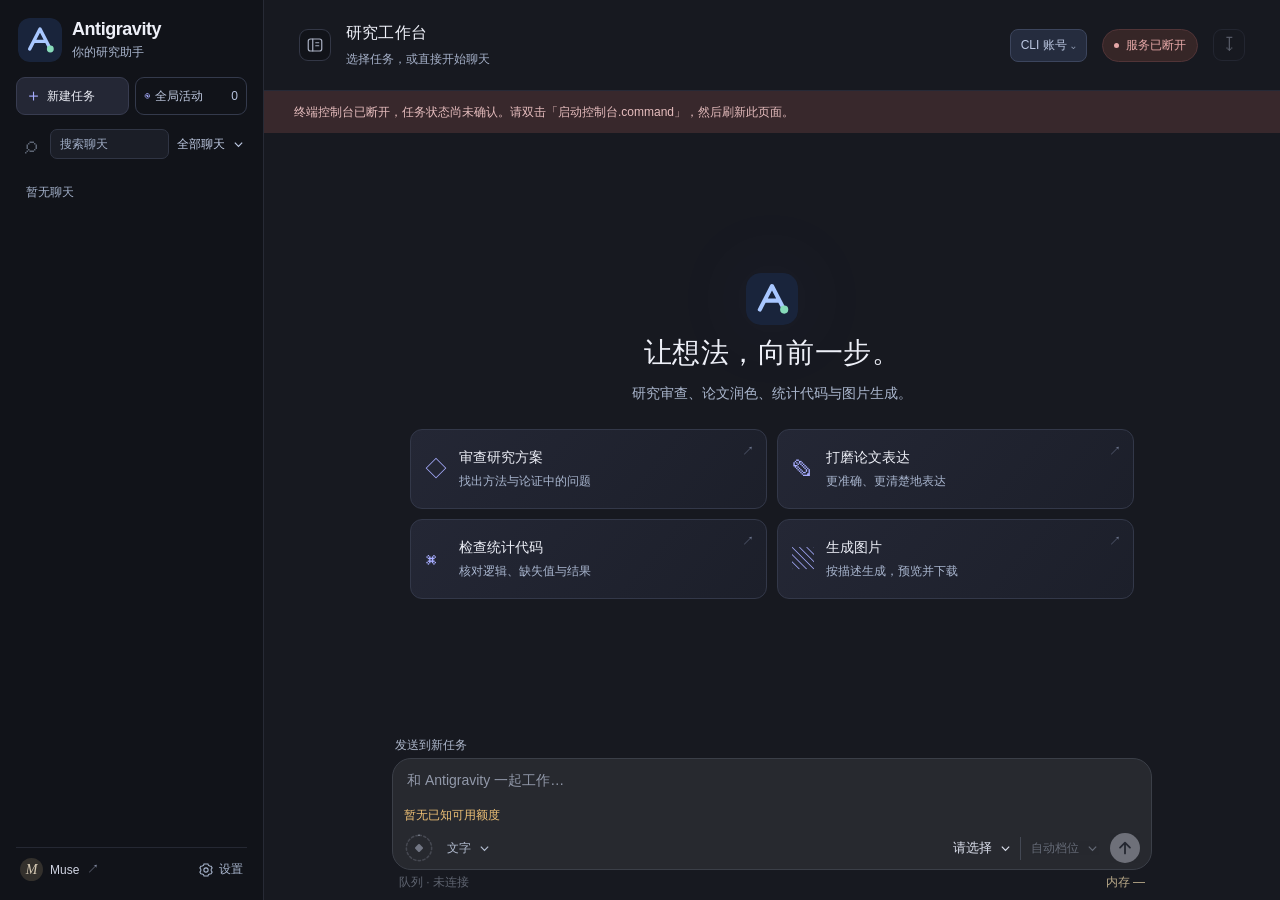
==== commit 9ed3ef2d: "Prepare preview.6 and bind loopback without reverse DNS" ====
--- a/index.html
+++ b/index.html
@@ -9,7 +9,7 @@
   <script src="/panel_actions.js" defer></script>
 </head>
 <body>
-  <button class="icon-button mobile-menu" id="menu" type="button" aria-label="切换任务列表" aria-controls="sidebar" aria-expanded="false" data-tooltip="展开菜单"><svg viewBox="0 0 24 24" fill="none" stroke="currentColor" stroke-width="1.6" stroke-linecap="round" stroke-linejoin="round" aria-hidden="true"><rect x="3" y="4" width="18" height="16" rx="3"/><path d="M9 4v16m4-11h4m-4 4h4"/></svg></button>
+
   <aside class="sidebar" id="sidebar">
     <a class="brand" id="home-link" href="/" aria-label="Antigravity，返回首页" data-tooltip="返回首页"><img src="/icon.svg" alt=""><span>Antigravity<small>你的研究助手</small></span></a>
     <div class="sidebar-actions"><button class="new-task" id="new-task" data-tooltip="新建任务（⌘ / Ctrl + K）"><span>＋</span><span>新建任务</span></button><button class="activity-nav" id="activity-nav" aria-label="全局 CLI 活动" data-tooltip="查看全局 CLI 活动"><span>◉</span><span>全局活动</span><small id="activity-count">0</small></button></div>
@@ -20,7 +20,7 @@
     <div class="sidebar-bottom"><a href="https://muse.ai/thread/new" target="_blank" rel="noopener" data-tooltip="打开 Muse，和另一位助手协作"><span class="muse-orb">M</span><span>Muse</span><span>↗</span></a><button type="button" class="sidebar-update" id="sidebar-update" data-state="hidden" data-tooltip="" aria-label="查看更新详情" aria-haspopup="dialog" aria-controls="software-update-dialog" hidden><span class="update-symbol" aria-hidden="true"><svg viewBox="0 0 24 24" fill="none" stroke="currentColor" stroke-width="1.6" stroke-linecap="round" stroke-linejoin="round"><path d="M12 16V4m-4 4 4-4 4 4M5 15v4a1 1 0 0 0 1 1h12a1 1 0 0 0 1-1v-4"/></svg></span><span id="sidebar-update-label">更新</span></button><button type="button" id="settings-toggle" class="settings-toggle" aria-haspopup="dialog" aria-controls="settings-dialog" data-tooltip="面板设置"><svg viewBox="0 0 24 24" fill="none" stroke="currentColor" stroke-width="1.6" aria-hidden="true"><path d="m9 3-.7 2.1-2 .9-2 .5-1.5 2.6 1.4 1.7v2.4l-1.4 1.7 1.5 2.6 2 .5 2 .9L9 21h6l.7-2.1 2-.9 2-.5 1.5-2.6-1.4-1.7v-2.4l1.4-1.7-1.5-2.6-2-.5-2-.9L15 3Z"/><circle cx="12" cy="12" r="3.2"/></svg><span>设置</span></button></div>
   </aside>
   <main>
-    <header class="topbar"><div class="heading"><div><h1 id="conversation-title">研究工作台</h1><p id="conversation-subtitle">任务、进度和结果，都在这里</p></div></div><div class="top-actions"><button class="account-toggle" id="account-toggle" type="button" aria-label="查看 CLI 当前账号" aria-controls="account-panel" aria-expanded="false" hidden>账号</button><button class="connection" id="connection" data-tooltip="重新检查连接"><i></i><span>正在连接</span></button><button class="icon-button" id="export" data-tooltip="导出对话" aria-label="导出对话">↧</button></div></header>
+    <header class="topbar"><div class="heading"><button class="icon-button mobile-menu" id="menu" type="button" aria-label="切换任务列表" aria-controls="sidebar" aria-expanded="false" data-tooltip="展开菜单"><svg viewBox="0 0 24 24" fill="none" stroke="currentColor" stroke-width="1.6" stroke-linecap="round" stroke-linejoin="round" aria-hidden="true"><rect x="3" y="4" width="18" height="16" rx="3"/><path d="M9 4v16m4-11h4m-4 4h4"/></svg></button><div><h1 id="conversation-title">研究工作台</h1><p id="conversation-subtitle">任务、进度和结果，都在这里</p></div></div><div class="top-actions"><button class="account-toggle" id="account-toggle" type="button" aria-label="查看 CLI 当前账号" aria-controls="account-panel" aria-expanded="false" hidden>账号</button><button class="connection" id="connection" data-tooltip="重新检查连接"><i></i><span>正在连接</span></button><button class="icon-button" id="export" data-tooltip="导出对话" aria-label="导出对话">↧</button></div></header>
     <section class="account-panel" id="account-panel" aria-label="CLI 账号与额度"><div class="account-main"><div class="account-identity"><span class="account-label">CLI 账号</span><strong id="account-identity">身份尚未核实</strong><span class="account-state" id="account-state">尚未检查</span><span class="account-plan" id="account-plan" hidden></span></div><button type="button" id="account-switch" class="account-refresh" aria-haspopup="dialog">切换账号</button><button type="button" id="account-refresh" class="account-refresh" aria-label="刷新账号与额度" data-tooltip="刷新账号与额度">刷新 ↻</button></div><div class="account-meta"><span id="account-source">来源：CLI 身份检查</span><time id="account-checked">尚未核对</time></div><section class="quota-panel" aria-label="模型剩余额度"><div class="quota-heading"><strong>模型额度</strong><small id="quota-status"></small></div><div id="quota-items"></div><p id="quota-empty">等待读取额度…</p></section><p class="account-note" id="account-note">换号后刷新 · 时间为北京时间</p><p class="account-detail" id="account-detail" hidden></p></section>
     <div id="offline-banner" class="offline-banner" hidden role="alert"></div>
     <div class="session-toolbar" id="session-toolbar" hidden><div id="session-tabs" role="tablist" aria-label="工作会话"></div><button id="session-add" type="button" data-tooltip="新建独立工作会话" aria-label="新建工作会话">＋</button><button id="session-rename" type="button" data-tooltip="重命名当前会话" aria-label="重命名当前会话">⋯</button><button id="session-related-toggle" type="button" aria-expanded="false" hidden>关联会话</button><button id="collaboration-records" type="button" aria-haspopup="dialog" aria-controls="collaboration-audit-dialog" hidden>&#21327;&#20316;&#35760;&#24405;</button><button id="gpt-collaboration" type="button" role="switch" aria-checked="true" aria-label="Codex × Agy 持续协作 Skill" hidden><span aria-hidden="true">●</span><span id="gpt-collaboration-label">持续协作 Skill · 开</span></button></div>
--- a/style.css
+++ b/style.css
@@ -536,3 +536,8 @@
 
 .fallback-scope-row{display:flex;align-items:center;gap:8px;margin:2px 0 9px;color:#a9b6ca;font-size:12px}.fallback-scope-row select{flex:1;min-width:0;border:1px solid #46516a;border-radius:7px;background:#202532;color:#dfe6f4;font:inherit;padding:6px}
 .composer-caption #queue-toggle{flex:0 1 auto;max-width:calc(100% - 105px);width:auto;text-overflow:ellipsis}
+
+/* A persistent sidebar control on every screen width; closing releases chat width. */
+.sidebar:not(.open){display:none}
+#menu{display:inline-grid;place-items:center;position:static;flex-shrink:0;z-index:7;background:var(--side)}
+@media(max-width:740px){#menu{position:fixed;top:22px;left:16px}#menu[aria-expanded="true"]{left:200px;top:31px}}
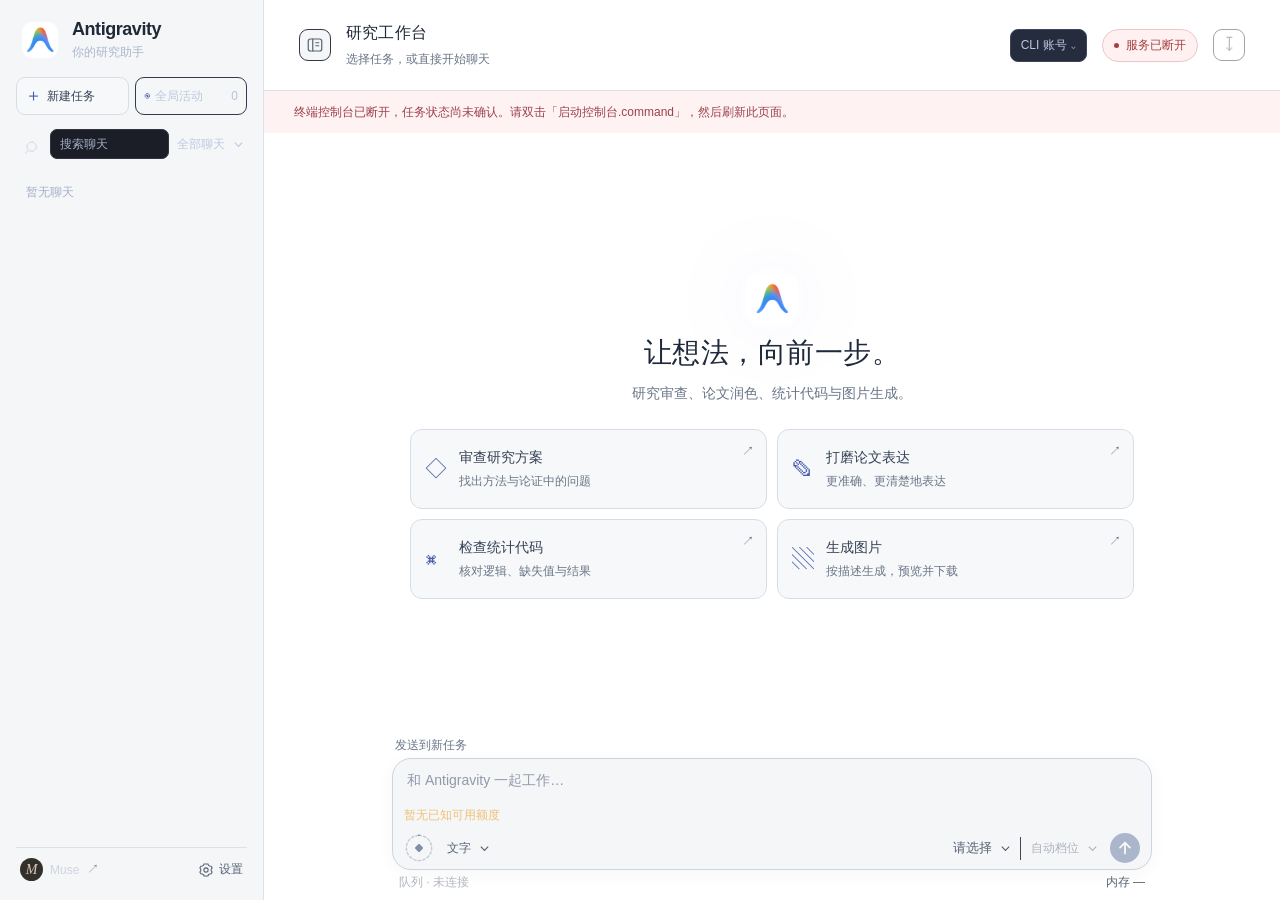
==== commit 855a6d13: "Release complete Agy preview.13 with matched Skills and Bark producer" ====
--- a/index.html
+++ b/index.html
@@ -23,7 +23,7 @@
     <header class="topbar"><div class="heading"><button class="icon-button mobile-menu" id="menu" type="button" aria-label="切换任务列表" aria-controls="sidebar" aria-expanded="false" data-tooltip="展开菜单"><svg viewBox="0 0 24 24" fill="none" stroke="currentColor" stroke-width="1.6" stroke-linecap="round" stroke-linejoin="round" aria-hidden="true"><rect x="3" y="4" width="18" height="16" rx="3"/><path d="M9 4v16m4-11h4m-4 4h4"/></svg></button><div><h1 id="conversation-title">研究工作台</h1><p id="conversation-subtitle">任务、进度和结果，都在这里</p></div></div><div class="top-actions"><button class="account-toggle" id="account-toggle" type="button" aria-label="查看 CLI 当前账号" aria-controls="account-panel" aria-expanded="false" hidden>账号</button><button class="connection" id="connection" data-tooltip="重新检查连接"><i></i><span>正在连接</span></button><button class="icon-button" id="export" data-tooltip="导出对话" aria-label="导出对话">↧</button></div></header>
     <section class="account-panel" id="account-panel" aria-label="CLI 账号与额度"><div class="account-main"><div class="account-identity"><span class="account-label">CLI 账号</span><strong id="account-identity">身份尚未核实</strong><span class="account-state" id="account-state">尚未检查</span><span class="account-plan" id="account-plan" hidden></span></div><button type="button" id="account-switch" class="account-refresh" aria-haspopup="dialog">切换账号</button><button type="button" id="account-refresh" class="account-refresh" aria-label="刷新账号与额度" data-tooltip="刷新账号与额度">刷新 ↻</button></div><div class="account-meta"><span id="account-source">来源：CLI 身份检查</span><time id="account-checked">尚未核对</time></div><section class="quota-panel" aria-label="模型剩余额度"><div class="quota-heading"><strong>模型额度</strong><small id="quota-status"></small></div><div id="quota-items"></div><p id="quota-empty">等待读取额度…</p></section><p class="account-note" id="account-note">换号后刷新 · 时间为北京时间</p><p class="account-detail" id="account-detail" hidden></p></section>
     <div id="offline-banner" class="offline-banner" hidden role="alert"></div>
-    <div class="session-toolbar" id="session-toolbar" hidden><div id="session-tabs" role="tablist" aria-label="工作会话"></div><button id="session-add" type="button" data-tooltip="新建独立工作会话" aria-label="新建工作会话">＋</button><button id="session-rename" type="button" data-tooltip="重命名当前会话" aria-label="重命名当前会话">⋯</button><button id="session-related-toggle" type="button" aria-expanded="false" hidden>关联会话</button><button id="collaboration-records" type="button" aria-haspopup="dialog" aria-controls="collaboration-audit-dialog" hidden>&#21327;&#20316;&#35760;&#24405;</button><button id="gpt-collaboration" type="button" role="switch" aria-checked="true" aria-label="Codex × Agy 持续协作 Skill" hidden><span aria-hidden="true">●</span><span id="gpt-collaboration-label">持续协作 Skill · 开</span></button></div>
+    <div class="session-toolbar" id="session-toolbar" hidden><div id="session-tabs" role="tablist" aria-label="工作会话"></div><button id="session-add" type="button" data-tooltip="新建独立工作会话" aria-label="新建工作会话">＋</button><button id="session-rename" type="button" data-tooltip="重命名当前会话" aria-label="重命名当前会话">⋯</button><button id="session-related-toggle" type="button" aria-expanded="false" hidden>关联会话</button><button id="collaboration-records" type="button" aria-haspopup="dialog" aria-controls="collaboration-audit-dialog" hidden>&#21327;&#20316;&#35760;&#24405;</button><button id="gpt-collaboration" type="button" aria-haspopup="dialog" aria-label="多 AI 协作设置" hidden><span aria-hidden="true">●</span><span id="gpt-collaboration-label">多 AI 协作</span></button></div>
     <div class="session-related-list" id="session-related-list" hidden></div>
     <section class="conversation" id="conversation" aria-label="对话内容">
       <div class="activity-overview" id="activity-overview" hidden></div>
@@ -51,13 +51,23 @@
   <div id="select-menu" class="select-menu" role="listbox" hidden></div>
   <dialog class="history-dialog" id="bulk-dialog" aria-labelledby="bulk-dialog-title"><form id="bulk-dialog-form"><h2 id="bulk-dialog-title">批量移除聊天</h2><p id="bulk-dialog-note"></p><ul id="bulk-dialog-list"></ul><p class="bulk-error" id="bulk-dialog-error" role="alert" hidden></p><div class="history-dialog-actions"><button id="bulk-dialog-cancel" type="button">取消</button><button id="bulk-dialog-confirm" class="danger" type="submit">确认移除</button></div></form></dialog>
   <dialog id="settings-dialog" class="collaboration-dialog settings-dialog" aria-labelledby="settings-title"><header><div><h2 id="settings-title">设置</h2></div><button id="settings-close" type="button" aria-label="关闭设置">×</button></header><div class="settings-content">
-    <section class="settings-row"><div><strong>Codex × Agy 持续协作 <span class="skill-type">Skill</span></strong><small id="settings-chat-scope">当前聊天</small></div><button id="settings-collaboration" type="button" role="switch" aria-checked="true">开</button></section>
-    <section class="settings-row"><div><strong>自动打开活动窗口</strong><small>调用时显示本聊天固定页</small></div><button id="settings-auto-open" type="button" role="switch" aria-label="自动打开活动窗口" aria-checked="true" data-tooltip="调用 Agy 时由 Codex 显示右侧活动页，并在原标签跟随新任务；关闭仅停止自动展示。">开</button></section>
+    <section class="settings-row theme-settings-row"><div><strong>整体配色</strong><small>选择你喜欢的界面颜色</small></div><div class="theme-choices" role="group" aria-label="整体配色"><button type="button" data-theme-choice="obsidian" aria-label="黑曜配色" aria-pressed="false" data-tooltip="黑曜"><span></span></button><button type="button" data-theme-choice="light" aria-label="白色配色" aria-pressed="false" data-tooltip="白色"><span></span></button><button type="button" data-theme-choice="graphite" aria-label="石墨配色" aria-pressed="false" data-tooltip="石墨"><span></span></button><button type="button" data-theme-choice="ocean" aria-label="蓝灰配色" aria-pressed="false" data-tooltip="蓝灰"><span></span></button><button type="button" data-theme-choice="warm" aria-label="暖灰配色" aria-pressed="false" data-tooltip="暖灰"><span></span></button></div></section>
+    <section id="multi-ai-section" class="multi-ai-section"><div class="settings-row"><button id="multi-ai-expand" class="settings-expand-label" type="button" aria-expanded="false" aria-controls="multi-ai-panel"><strong>多 AI 协作</strong><small id="settings-chat-scope">当前聊天</small><small class="skill-hint">Skill · external-ai-team：活跃任务中组织协作</small></button><button id="settings-collaboration" type="button" role="switch" aria-label="多 AI 协作总开关" aria-checked="false">关</button></div><div id="multi-ai-panel" class="settings-subpanel multi-ai-panel" hidden><div class="roundtable-controls"><div class="roundtable-mode"><span>圆桌会议</span><button id="roundtable-enabled" type="button" role="switch" aria-label="圆桌会议" aria-checked="false">关</button></div><button id="roundtable-host-toggle" type="button" aria-expanded="false" aria-controls="roundtable-host-menu">主持：Codex ▾</button></div><div id="roundtable-host-menu" class="roundtable-host-menu" role="group" aria-label="选择圆桌主持" hidden><button type="button" data-roundtable-host="codex" aria-pressed="true">Codex</button><button type="button" data-roundtable-host="agy" aria-pressed="false">Agy</button><button type="button" data-roundtable-host="muse" aria-pressed="false">Muse</button><button type="button" data-roundtable-host="claude" aria-pressed="false">Claude</button></div><p id="roundtable-status" class="settings-inline-note" role="status"></p><p id="roundtable-error" class="action-error" role="alert" hidden></p><div class="provider-switch-row"><span>Agy</span><button id="provider-agy" type="button" role="switch" aria-label="允许 Agy 协作" aria-checked="false">关</button></div><div class="provider-switch-row"><span>Muse</span><button id="provider-muse" type="button" role="switch" aria-label="允许 Muse 协作" aria-checked="false">关</button></div><div class="provider-switch-row"><span>Claude</span><button id="provider-claude" type="button" role="switch" aria-label="允许 Claude 协作" aria-checked="false">关</button></div><p id="multi-ai-note" class="settings-inline-note">开关不会唤醒闲置 Codex 或自动开会。</p></div></section>
+    <section class="settings-row"><div><strong>自动打开活动窗口</strong><small>Skill · external-ai-team：调用时显示当前活动页</small></div><button id="settings-auto-open" type="button" role="switch" aria-label="自动打开活动窗口" aria-checked="true" data-tooltip="调用 Agy 时由 Codex 显示右侧活动页，并在原标签跟随新任务；关闭仅停止自动展示。">开</button></section>
+    <section id="console-startup-section" class="console-startup-section"><div class="settings-row"><button id="console-startup-expand" class="settings-expand-label" type="button" aria-expanded="false" aria-controls="console-startup-panel"><strong>自动启动控制台</strong><small id="console-startup-summary">未设置</small><small class="skill-hint">Skill · external-ai-team：按需打开前台终端</small></button><button id="settings-auto-start" type="button" role="switch" aria-label="本聊天自动启动控制台" aria-checked="false" data-tooltip="活跃任务需要 Agy 且协作允许时，Skill 可从下方入口打开一次前台终端；此开关只保存偏好。">关</button></div><div id="console-startup-panel" class="settings-subpanel" hidden><label class="startup-path-label" for="console-launcher-path">启动文件或唯一启动目录</label><div class="startup-path-controls"><input id="console-launcher-path" type="text" autocomplete="off" spellcheck="false" placeholder="绝对路径：.command / .cmd / Start-Agy.sh" maxlength="4096"><button id="console-launcher-save" type="button">保存</button></div><p id="console-startup-note" class="settings-inline-note">入口供本机共享，自动启动仅作用于本聊天；保存不会启动。</p><p id="console-startup-error" class="action-error" role="alert" hidden></p></div></section>
     <section class="settings-row"><strong>聊天字号</strong><div class="settings-segments" role="group" aria-label="聊天字号"><button type="button" data-font-size="14">标准</button><button type="button" data-font-size="16">较大</button><button type="button" data-font-size="18">大</button></div></section>
     <section class="settings-row"><strong>待命同步</strong><div class="settings-segments" role="group" aria-label="待命同步频率"><button type="button" data-idle-ms="12000">省资源 · 12秒</button><button type="button" data-idle-ms="4000">及时 · 4秒</button></div></section>
     <section class="settings-row settings-global-row"><div><strong>全局默认模型</strong><small id="settings-model-label">自动保存</small></div><div class="settings-global-controls" role="group" aria-label="全局默认模型与思考档位"><select id="global-model-family" aria-label="全局默认模型"></select><select id="global-model-speed" aria-label="全局默认速度与思考档位"></select><select id="global-model-select" hidden></select></div><p id="global-model-error" class="action-error" role="alert" hidden></p></section>
-    <section class="settings-row"><div><strong>额度用完自动候补</strong><small id="fallback-summary">默认开启 · 文字与生图独立</small></div><button id="fallback-expand" type="button" aria-expanded="false">配置</button></section>
-    <section id="fallback-panel" class="model-order-panel" hidden><label class="fallback-scope-row" id="fallback-scope-row" hidden><span>配置聊天</span><select id="fallback-scope" aria-label="选择候补配置聊天"><option value="">选择要配置的聊天</option></select></label><div class="fallback-top"><select id="fallback-kind" aria-label="候补任务类型"><option value="text">文字</option><option value="image">生图</option></select><button id="fallback-enabled" type="button" role="switch" aria-checked="false">关</button><button id="fallback-reset" type="button">恢复默认候选</button></div><p id="fallback-note"></p><div id="fallback-models"></div><p id="fallback-status" role="status"></p></section>
+    <section class="settings-row fallback-settings-row"><div><strong>额度用完自动候补</strong><small id="fallback-summary">默认开启 · 文字与生图独立</small></div><button id="fallback-expand" type="button" aria-expanded="false">配置</button></section>
+    <section id="fallback-panel" class="model-order-panel fallback-panel" hidden>
+      <label class="fallback-scope-row" id="fallback-scope-row" hidden><span>配置聊天</span><select id="fallback-scope" aria-label="选择候补配置聊天"><option value="">选择要配置的聊天</option></select></label>
+      <div class="fallback-top"><div class="fallback-kind-tabs" role="group" aria-label="候补任务类型"><button type="button" data-fallback-kind="text" aria-pressed="true">文字</button><button type="button" data-fallback-kind="image" aria-pressed="false">生图</button><select id="fallback-kind" aria-label="候补任务类型" hidden><option value="text">文字</option><option value="image">生图</option></select></div><div class="fallback-enable-control"><span id="fallback-status-chip">已开启</span><button id="fallback-enabled" type="button" role="switch" aria-label="额度用完自动候补" aria-checked="false">关</button></div></div>
+      <p id="fallback-note" class="fallback-note"></p>
+      <div id="fallback-models"></div>
+      <button id="fallback-add-toggle" class="fallback-add-toggle" type="button" aria-expanded="false" aria-controls="fallback-available">＋ 添加模型</button>
+      <div id="fallback-available" hidden></div>
+      <footer class="fallback-footer"><p id="fallback-status" role="status"></p><button id="fallback-reset" type="button">恢复默认</button></footer>
+    </section>
     <section class="settings-row"><div><strong>聊天与占用</strong><small id="settings-insights-summary">上下文、压缩记录与运行内存</small></div><button id="settings-insights-toggle" type="button" aria-expanded="false" aria-controls="settings-insights">查看</button></section>
     <section id="settings-insights" class="settings-insights" hidden><div class="settings-insights-head"><span>按需读取，不调用模型</span><button id="settings-insights-refresh" type="button">刷新</button></div><div id="settings-context-body"></div><div class="settings-context-actions"><button id="compact-open" type="button">整理上下文</button></div><div id="settings-memory-body"></div></section>
     <section class="settings-row"><div><strong>配置迁移</strong><small>界面、模型、候补与更新偏好</small></div><div class="config-actions"><button id="config-export" type="button">导出配置</button><button id="config-import" type="button">导入配置</button><input type="file" id="config-file" accept=".json,application/json" aria-label="选择配置 JSON" hidden></div></section>
@@ -71,7 +81,7 @@
       <div class="software-card-links"><a id="software-project-link" target="_blank" rel="noopener noreferrer" hidden>项目主页 ↗</a><a id="software-release-notes" target="_blank" rel="noopener noreferrer" hidden>更新日志 ↗</a><button id="software-update-download" type="button" hidden>下载更新</button></div>
       <details id="software-update-config" class="software-update-config"><summary>高级设置</summary><div><input id="software-update-repo" aria-label="GitHub 更新仓库" placeholder="GitHub：OWNER/REPO" maxlength="140"><select id="software-update-channel" aria-label="更新通道"><option value="stable">稳定版</option><option value="preview">预览版</option></select><button id="software-update-source-save" type="button">保存</button></div></details>
     </section>
-    <p class="settings-footnote">本机保存 · 协作与自动打开仅作用于当前聊天</p>
+    <p class="settings-footnote">本机保存 · 协作与自动启动按聊天独立设置</p>
   </div></dialog>
   <dialog id="config-import-dialog" class="collaboration-dialog software-update-dialog" aria-labelledby="config-import-title"><header><h2 id="config-import-title">导入配置</h2><button type="button" data-close-dialog="config-import-dialog" aria-label="关闭配置预览">×</button></header><div class="config-import-body"><p id="config-import-summary"></p><label><input id="config-apply-window" type="checkbox"><span id="config-import-window-label">同时应用窗口设置到当前聊天</span></label><small>不导入聊天、会话绑定或账号凭据；原配置另存一份。</small><p id="config-import-error" class="action-error" role="alert" hidden></p></div><footer><button id="config-import-cancel" type="button" data-close-dialog="config-import-dialog">取消</button><button id="config-import-confirm" type="button" disabled>确认导入</button></footer></dialog>
   <dialog id="software-update-dialog" class="collaboration-dialog software-update-dialog" aria-labelledby="update-notice-title"><header><div><h2 id="update-notice-title">发现新版本</h2><p id="update-notice-version"></p></div><button id="update-notice-close" type="button" aria-label="关闭更新详情">×</button></header><div class="update-notice-body"><p id="update-notice-status" role="status"></p><small id="update-notice-size"></small><small id="update-notice-hint">空闲时下载并校验，下次启动安装。</small></div><footer><a id="update-notice-notes" target="_blank" rel="noopener noreferrer" hidden>更新日志 ↗</a><button id="update-notice-download" type="button" hidden>下载更新</button></footer></dialog>
--- a/style.css
+++ b/style.css
@@ -66,6 +66,19 @@
 .sidebar-bottom a>span:last-child{margin-left:1px;font-size:12px}
 .sidebar-bottom .muse-orb{width:23px;height:23px;font-size:14px}
 .sidebar-bottom .local-note{margin:0 4px 0 0;gap:5px;font-size:12px;white-space:nowrap}
+
+/* Small theme swatches keep the setting understandable without adding another menu. */
+.theme-settings-row{min-height:48px}.theme-choices{display:flex;align-items:center;gap:8px;flex-shrink:0}
+.settings-dialog .theme-choices button{width:28px;min-width:28px;height:28px;min-height:28px;padding:0;border:2px solid #667086;border-radius:50%;background:var(--swatch);box-shadow:inset 0 0 0 2px #151922;position:relative;flex:none}
+.settings-dialog .theme-choices button[data-theme-choice="obsidian"]{--swatch:#0b0d10}
+.settings-dialog .theme-choices button[data-theme-choice="light"]{--swatch:#ffffff}
+.settings-dialog .theme-choices button[data-theme-choice="graphite"]{--swatch:#53565c}
+.settings-dialog .theme-choices button[data-theme-choice="ocean"]{--swatch:#355274}
+.settings-dialog .theme-choices button[data-theme-choice="warm"]{--swatch:#735a51}
+.settings-dialog .theme-choices button:hover{border-color:#b7c4ff}
+.settings-dialog .theme-choices button[aria-pressed="true"]{border-color:#e7ecff;box-shadow:0 0 0 2px #7f8db5,inset 0 0 0 2px #151922}
+.settings-dialog .theme-choices button[aria-pressed="true"]::after{content:'✓';position:absolute;inset:0;display:grid;place-items:center;color:#fff;text-shadow:0 1px 2px #000;font-size:13px;font-weight:700}
+.fallback-kind-tabs{display:flex;gap:3px;padding:2px;border:1px solid #3c465a;border-radius:8px;background:#1b2130}.fallback-kind-tabs button{min-width:45px;padding:4px 7px!important;border:0;background:transparent;border-radius:5px;color:#9eabc0;font-size:12px}.fallback-kind-tabs button[aria-pressed="true"]{background:#3e4b69;color:#f0f3ff}.fallback-enable-control{display:flex;align-items:center;gap:6px;margin-left:auto}.fallback-enable-control #fallback-status-chip{font-size:11px;color:#aebbd2}.fallback-enable-control #fallback-enabled{min-width:38px}.fallback-add-toggle{margin:7px 0 2px;padding:4px 0!important;border:0;background:transparent;color:#b9c6e2;font-size:11px}.fallback-add-toggle:hover{color:#e4eaff}.fallback-footer{display:flex;align-items:center;justify-content:space-between;gap:8px;border-top:1px solid #2c3546;margin-top:6px;padding-top:5px}.fallback-footer #fallback-status{margin:0}.fallback-footer #fallback-reset{padding:3px 6px;font-size:11px;color:#a9b6ce;background:transparent;border-color:#3c465a}.fallback-empty{margin:8px 2px!important;color:#8795ad!important;font-size:11px!important}
 .history-pin{width:11px;height:11px;display:block;color:#b3bcfa}
 .history-row.pinned .history-title{color:#dde2ff}
 .history-row.pinned .history-dot.is-running .history-pin{visibility:hidden}
@@ -283,7 +296,7 @@
 #session-related-toggle{padding-inline:6px;flex-shrink:0}
 #gpt-collaboration{display:flex;align-items:center;gap:5px;flex-shrink:0;padding:6px 8px;border-color:#3d665b;color:#9dd8bf;background:#20352f}
 #gpt-collaboration>span:first-child{font-size:8px}
-#gpt-collaboration[aria-checked="false"]{border-color:#424b60;color:#aab4c8;background:#252b37}
+#gpt-collaboration[data-enabled="false"]{border-color:#424b60;color:#aab4c8;background:#252b37}
 #gpt-collaboration:hover:not(:disabled){border-color:#82bda5;background:#2b443b}
 #gpt-collaboration:disabled{opacity:.6}
 .session-related-list{padding:8px 18px;max-height:180px;overflow:auto;border-bottom:1px solid #3c4760;background:#202838;flex-shrink:0}
@@ -500,7 +513,7 @@
 .task-progress p{margin:5px 0;color:#8c99ae;font-size:12px}
 @media(max-width:740px){.task-progress{margin-left:0}.task-progress li{gap:6px}}
 
-.fallback-top{display:flex;gap:8px;align-items:center;margin:5px 0 8px}.fallback-top select,.fallback-model-row select{font:inherit;font-size:12px;color:inherit;background:#202532;border:1px solid #41495a;border-radius:7px;padding:5px}.fallback-top button{padding:5px 9px}.fallback-model-row{display:flex;align-items:center;gap:8px;padding:5px 0}.fallback-model-row label{flex:1;font-size:12px;display:flex;align-items:center;gap:6px}.fallback-model-row select{max-width:130px}#fallback-models{max-height:210px;overflow:auto}#fallback-status{font-size:12px;color:#9eabc0;margin-bottom:6px}
+.fallback-panel{padding:8px 0 7px}.fallback-panel-intro{display:flex;align-items:center;justify-content:space-between;gap:10px;margin:1px 0 8px}.fallback-panel-intro strong{display:block;font-size:12px;font-weight:600;color:#dbe4f5}.fallback-panel-intro small{display:block;margin-top:2px;color:#9eabc0;font-size:11px}.fallback-status-chip{flex:none;border:1px solid #4b5872;border-radius:999px;padding:3px 8px;color:#b9c7e0;font-size:11px;background:#252d3d}.fallback-status-chip:empty{display:none}.fallback-top{display:flex;gap:6px;align-items:flex-end;margin:4px 0 7px}.fallback-kind-field{display:flex;align-items:center;gap:6px;min-width:0;flex:1;color:#9eabc0;font-size:11px}.fallback-kind-field select,.fallback-top select,.fallback-model-row select{font:inherit;font-size:12px;color:inherit;background:#202532;border:1px solid #41495a;border-radius:7px;padding:5px 7px}.fallback-kind-field select{min-width:0;flex:1}.fallback-top button{padding:5px 8px;white-space:nowrap}.fallback-top #fallback-enabled{min-width:39px}.fallback-top #fallback-enabled[aria-checked="true"]{border-color:#568b70;background:#21392f;color:#b7e0c8}.fallback-list-heading{display:grid;grid-template-columns:minmax(0,1fr) 128px 52px;gap:6px;padding:3px 2px;color:#7f8da6;font-size:10px;text-transform:uppercase;letter-spacing:.04em}.fallback-list-heading span:nth-child(2){text-align:left}.fallback-list-heading span:last-child{text-align:center}.fallback-list-label{margin:5px 0 2px;color:#b7c6e2;font-size:11px;font-weight:600}.fallback-list-label-muted{margin-top:8px;color:#8795ad;font-weight:500}.fallback-model-row{display:grid;grid-template-columns:minmax(0,1fr) 128px 52px;gap:6px;align-items:center;padding:4px 2px;border-top:1px solid #2c3546}.fallback-model-row.is-available{opacity:.72}.fallback-model-label{min-width:0;display:flex;align-items:center;gap:6px;font-size:12px}.fallback-model-label input{margin:0;accent-color:#a7b5f4}.fallback-model-label>span{min-width:0;overflow:hidden;text-overflow:ellipsis;white-space:nowrap}.fallback-model-row select{width:100%;min-width:0}.fallback-arrows{display:flex;justify-content:center;gap:3px;flex-shrink:0}.fallback-arrows button{min-width:24px;padding:3px 5px!important}.fallback-arrows button:disabled{opacity:.3}.fallback-note{margin:7px 0 4px!important;font-size:11px!important;line-height:1.45;color:#9eabc0!important}.fallback-scope-row{display:flex;align-items:center;gap:8px;margin:2px 0 8px;color:#a9b6ca;font-size:11px}.fallback-scope-row select{flex:1;min-width:0;border:1px solid #46516a;border-radius:7px;background:#202532;color:#dfe6f4;font:inherit;padding:6px}#fallback-models{max-height:230px;overflow:auto;overscroll-behavior:contain}#fallback-status{font-size:11px;color:#9eabc0;margin:5px 0 0}
 
 /* Ordered model policy controls */
 .order-number{display:inline-flex;align-items:center;justify-content:center;min-width:20px;margin-right:6px;color:var(--muted,#a1a1aa);font-size:12px;font-weight:500}
@@ -535,9 +548,162 @@
 @media(max-width:380px){.software-card-head{gap:6px;padding-inline:9px}.software-identity{gap:6px}.software-identity img{width:28px;height:28px}.software-card-head strong{font-size:13px}.config-actions{gap:3px}}
 
 .fallback-scope-row{display:flex;align-items:center;gap:8px;margin:2px 0 9px;color:#a9b6ca;font-size:12px}.fallback-scope-row select{flex:1;min-width:0;border:1px solid #46516a;border-radius:7px;background:#202532;color:#dfe6f4;font:inherit;padding:6px}
+@media(max-width:440px){.fallback-list-heading,.fallback-model-row{grid-template-columns:minmax(0,1fr) 104px 50px}.fallback-list-heading{font-size:9px}.fallback-top{gap:4px}.fallback-top button{padding-inline:6px}.fallback-kind-field{gap:4px}.fallback-kind-field select{max-width:100px}}
 .composer-caption #queue-toggle{flex:0 1 auto;max-width:calc(100% - 105px);width:auto;text-overflow:ellipsis}
 
 /* A persistent sidebar control on every screen width; closing releases chat width. */
 .sidebar:not(.open){display:none}
 #menu{display:inline-grid;place-items:center;position:static;flex-shrink:0;z-index:7;background:var(--side)}
 @media(max-width:740px){#menu{position:fixed;top:22px;left:16px}#menu[aria-expanded="true"]{left:200px;top:31px}}
+
+/* Per-chat participation preferences; expanded details use no animation. */
+.settings-expand-label{display:block;flex:1;min-width:0;text-align:left;background:transparent;border:0;padding:0!important;color:inherit}
+.settings-expand-label strong::after{content:'⌄';display:inline-block;font-size:12px;margin-left:7px;color:#97a6c0}
+.settings-expand-label[aria-expanded="true"] strong::after{content:'⌃'}
+.settings-expand-label small{max-width:100%;text-overflow:ellipsis;overflow:hidden;white-space:nowrap}
+.settings-subpanel{padding:2px 10px 7px;margin:0 0 3px;border:1px solid #354058;border-top:0;border-radius:0 0 8px 8px;background:#10172233}
+.provider-switch-row{display:flex;align-items:center;justify-content:space-between;gap:10px;padding:5px 0;font-size:13px;border-bottom:1px solid #35405866}
+.provider-switch-row button{min-width:38px}.provider-switch-row button[aria-checked="true"]{background:#21392f;border-color:#487b63;color:#b0d8c3}
+.settings-inline-note{margin:6px 0 0;color:#a3afc4;font-size:12px;line-height:1.5}
+.startup-path-label{display:block;font-size:12px;color:#b3bed0;margin:6px 0 4px}
+.startup-path-controls{display:flex;align-items:center;gap:7px}.startup-path-controls input{min-width:0;flex:1;font-size:12px;padding:6px 7px;border:1px solid #465269;border-radius:6px;background:#131b28;color:#edf0f8}
+.startup-path-controls button{flex-shrink:0}.console-startup-section .settings-row small{max-width:320px}.multi-ai-section .settings-row{align-items:center}
+@media(max-width:420px){.console-startup-section .settings-row small{max-width:230px}.settings-subpanel{padding-inline:8px}.settings-inline-note{font-size:12px}}
+
+/* Scoped meeting controls: preference only, never a running-state badge. */
+.roundtable-controls{display:flex;align-items:center;justify-content:space-between;gap:8px;padding:8px 0 4px}
+.roundtable-mode{display:flex;align-items:center;gap:8px;min-width:0;font-size:13px}.roundtable-mode button{min-width:38px;font-size:12px;padding:4px 7px}.roundtable-mode button[aria-checked="true"]{background:#21392f;border-color:#487b63;color:#b0d8c3}.roundtable-host-menu button[aria-pressed="true"]{background:#3e4b69;border-color:#8695bb;color:#f0f3ff}
+#roundtable-host-toggle{flex-shrink:0;max-width:50%;overflow:hidden;text-overflow:ellipsis;white-space:nowrap;font-size:12px}
+.roundtable-host-menu{display:grid;grid-template-columns:repeat(4,minmax(0,1fr));gap:5px;padding:4px 0}.roundtable-host-menu button{padding:4px 3px;min-width:0;font-size:12px}
+#roundtable-status{font-size:11px;margin:4px 0 6px;line-height:1.5}.skill-hint{font-size:11px!important;line-height:1.45;color:#96a6c0!important;white-space:normal!important}
+.roundtable-turn-label{font-size:11px;color:#9db7d3;padding:2px 6px;border:1px solid #3b4d64;border-radius:5px;margin-left:2px}
+@media(max-width:400px){.roundtable-controls{align-items:flex-start;gap:5px;flex-wrap:wrap}.roundtable-mode button{padding-inline:5px}.roundtable-host-menu{gap:3px}}
+
+/* The white preset owns actual surface and text colors, not only the page background. */
+:root[data-theme="light"]{color-scheme:light}
+:root[data-theme="light"] body{background:var(--bg);color:var(--text)}
+:root[data-theme="light"] :is(.sidebar,.topbar,.session-toolbar,.composer-wrap){border-color:#dde2e9}
+:root[data-theme="light"] .topbar{background:#fff}
+:root[data-theme="light"] :is(.sidebar-bottom,.settings-row,.provider-switch-row,.collaboration-record,.queue-row,.software-auto-row,.software-card-links,.settings-dialog>header,.session-toolbar){border-color:#dce1e8}
+:root[data-theme="light"] :is(.history-row,.history-item,.new-task,.suggestions button,.session-tabs button){color:#344054}
+:root[data-theme="light"] :is(.history-row:hover,.history-item:hover,.new-task:hover,.settings-toggle:hover){background:#e9edf3;color:#1d2939}
+:root[data-theme="light"] :is(.history-row.selected,.history-item.active,.session-tabs button[aria-selected="true"],.history-row.pinned.selected){background:#e5eafb;border-color:#c8d1ec;color:#273c7a}
+:root[data-theme="light"] :is(.history-text small,.history-text small span,.list-label,.local-note,.sidebar-bottom small,.heading p,.message-label,.message-footer,.composer-caption,.composer-target,.empty p,.suggestions small,.history-row .history-status,.history-item small){color:#697587}
+:root[data-theme="light"] :is(.new-task,.suggestions button){background:#f7f8fa;border-color:#d7dde7}
+:root[data-theme="light"] :is(.empty h2,.markdown h2,.markdown h3,.markdown h4,.markdown strong){color:#1e293b}
+:root[data-theme="light"] :is(.markdown,.user .message-body,.assistant .message-body){color:#2b3544}
+:root[data-theme="light"] .user .message-body{background:#eef1f6;border-color:#dce2ec}
+:root[data-theme="light"] .markdown a{color:#3557ac}
+:root[data-theme="light"] .markdown :not(pre)>code{background:#edf0f5;color:#414e83}
+:root[data-theme="light"] .markdown :is(th,td){border-color:#d8e0e8}
+:root[data-theme="light"] .markdown th{background:#f0f3f7;color:#344054}
+:root[data-theme="light"] .markdown .code-block{background:#111827;border-color:#374151;color:#dbe4f1}
+:root[data-theme="light"] .markdown .code-block :is(code,pre){color:#dbe4f1;background:transparent}
+:root[data-theme="light"] .markdown .code-header{background:#1d2735;border-color:#374151;color:#b3c0d2}
+:root[data-theme="light"] .composer{background:#f5f6f8;border-color:#cdd4df;box-shadow:0 4px 18px #22334d0a}
+:root[data-theme="light"] .composer:focus-within{border-color:#8191bb}
+:root[data-theme="light"] .composer textarea{color:#273244}
+:root[data-theme="light"] .composer textarea::placeholder{color:#7b8493}
+:root[data-theme="light"] :is(.composer .select-trigger,.composer .model-control .select-trigger,.composer .picker-model-speed .select-trigger,.composer-caption button,.composer-caption #live-memory,.copy-reply,.icon-button,.settings-toggle,.session-toolbar button,#collaboration-records){color:#566375}
+:root[data-theme="light"] :is(.composer .select-trigger:hover,.composer-caption button:hover,.icon-button:hover,.session-toolbar button:hover){background:#e8ecf3;color:#25364d}
+:root[data-theme="light"] .composer .send-button{background:#344f87;color:#fff}
+:root[data-theme="light"] .composer .send-button:hover{background:#2c457a}
+:root[data-theme="light"] .composer .quota-ring{color:#506282}
+:root[data-theme="light"] :is(.history-menu,.select-menu,.resource-panel,.account-panel,.collaboration-dialog,.history-dialog,.panel-action-dialog,.settings-dialog){background:#fff;color:#273244;border-color:#cbd3e0;box-shadow:0 12px 35px #2636501f}
+:root[data-theme="light"] :is(.history-menu button,.select-menu button){background:transparent;color:#344054}
+:root[data-theme="light"] :is(.history-menu button:hover,.select-menu button:hover,.select-menu button[aria-selected="true"]){background:#edf1fa;color:#294b92}
+:root[data-theme="light"] :is(.collaboration-dialog,.history-dialog,.panel-action-dialog) button:not([data-theme-choice]){background:#f2f4f8;color:#34415a;border-color:#cbd4e2}
+:root[data-theme="light"] .settings-dialog .settings-expand-label{background:transparent;border-color:transparent;color:#253247}
+:root[data-theme="light"] :is(.settings-row small,.settings-inline-note,.startup-path-label,.settings-chat-scope,.collaboration-note,.collaboration-empty,.collaboration-dialog footer,.collaboration-preview,.collaboration-record-meta,.collaboration-model,.queue-info small,.queue-empty,.software-update-status,.software-auto-row small,.settings-config-note,.software-update-config summary,.software-identity small,.update-notice-body small,.config-import-body small,.fallback-note,.fallback-status-chip,#fallback-status,#roundtable-status){color:#697587!important}
+:root[data-theme="light"] .skill-hint{color:#728096!important}
+:root[data-theme="light"] :is(.settings-dialog select,.settings-dialog input:not([type="checkbox"]),.history-dialog input,.fulltext-form input,.fulltext-form select,.software-update-config input:not([type="checkbox"]),.software-update-config select){background:#fff;color:#344054;border-color:#c7d0de}
+:root[data-theme="light"] :is(.settings-subpanel,.model-order-panel,.software-card,.settings-insights,.fallback-top,.fallback-kind-tabs){background:#f7f9fc;border-color:#d6dee9}
+:root[data-theme="light"] :is(.fallback-model-row,.fallback-footer,.roundtable-host-menu,.software-card-head,.software-card .software-update-config){border-color:#d8e0eb}
+:root[data-theme="light"] :is(.fallback-list-label,.fallback-model-label,.settings-row strong,.provider-switch-row,.queue-info strong,.software-auto-row strong,.software-identity strong){color:#344054}
+:root[data-theme="light"] .settings-dialog :is(.roundtable-host-menu button[aria-pressed="true"],.settings-segments button[aria-pressed="true"],.fallback-kind-tabs button[aria-pressed="true"]){background:#e3eafa;color:#2c4788;border-color:#9cadd4}
+:root[data-theme="light"] .settings-dialog button[role="switch"][aria-checked="true"],:root[data-theme="light"] .provider-switch-row button[aria-checked="true"]{background:#e4f2e9;border-color:#91bda1;color:#286445}
+:root[data-theme="light"] :is(.connection,.connection.connected){background:#edf7f0;border-color:#bcdac8;color:#26734b}
+:root[data-theme="light"] .connection.checking{background:#edf1fb;border-color:#c9d4ec;color:#52659c}
+:root[data-theme="light"] .connection.disconnected{background:#fff1f1;border-color:#edc5c5;color:#a44242}
+:root[data-theme="light"] :is(.error-box,.offline-banner){background:#fff2f2;border-color:#ebcdcd;color:#9c414b}
+:root[data-theme="light"] .task-progress{background:#f7f9fc;border-color:#d7dfe9;color:#4f607a}
+:root[data-theme="light"] .codex-review{background:#edf7f1;color:#385d4c;border-color:#88b59b}
+:root[data-theme="light"] .codex-review :is(strong,small,li p){color:#446c58}
+:root[data-theme="light"] .turns-paging{background:#ffffffed;color:#687386;border-color:#dbe2ec}
+:root[data-theme="light"] .roundtable-turn-label{color:#466288;border-color:#c3d0e1;background:#f0f4fb}
+:root[data-theme="light"] .settings-dialog .theme-choices button{border-color:#a1adbf;box-shadow:inset 0 0 0 2px #fff}
+:root[data-theme="light"] .settings-dialog .theme-choices button[aria-pressed="true"]{border-color:#566caa;box-shadow:0 0 0 2px #b2bfdf,inset 0 0 0 2px #fff}
+:root[data-theme="light"] .settings-dialog .theme-choices button[data-theme-choice="light"][aria-pressed="true"]::after{color:#2d406c;text-shadow:none}
+
+/* The conversation owns the vertical space; task controls remain in normal flow. */
+body:not(.welcome-view) .topbar{height:58px;min-height:58px;padding-inline:16px}
+body:not(.welcome-view) .heading{gap:10px}
+body:not(.welcome-view) .heading p{margin-top:3px;line-height:1.25}
+body:not(.welcome-view) .top-actions{gap:7px}
+body:not(.welcome-view) .session-toolbar{min-height:34px;padding:3px 14px;gap:5px}
+body:not(.welcome-view) .session-toolbar button{min-height:27px;padding:3px 8px;line-height:1.25}
+body:not(.welcome-view) .turns-paging{min-height:26px;padding:2px 10px;gap:5px;background:var(--bg)}
+body:not(.welcome-view) .turns-paging button{padding:2px 6px;line-height:1.25}
+body:not(.welcome-view) .messages{max-width:1080px;padding:16px 24px 8px}
+body:not(.welcome-view) .message{margin-bottom:23px}
+body:not(.welcome-view) .message-label{min-height:24px;gap:8px;margin-bottom:8px;flex-wrap:wrap;line-height:1.4}
+body:not(.welcome-view) .message-label time{font-size:12px;max-width:48%;overflow-wrap:anywhere}
+body:not(.welcome-view) .user .message-label,body:not(.welcome-view) .user .message-body{margin-left:32px}
+body:not(.welcome-view) .user .message-body{padding:12px 16px;line-height:1.7;max-height:260px}
+body:not(.welcome-view) .markdown{line-height:1.75}
+body:not(.welcome-view) .markdown p{margin-bottom:10px}
+body:not(.welcome-view) .message-footer{margin-top:9px;gap:8px;line-height:1.5}
+body:not(.welcome-view) .task-progress{margin-top:7px}
+body:not(.welcome-view) .inline-review{margin-top:7px}
+body:not(.welcome-view) .composer-wrap{padding:3px 14px 5px}
+body:not(.welcome-view) .composer-inner{max-width:1000px;display:grid;grid-template-columns:minmax(0,1fr) minmax(190px,55%);gap:2px 9px}
+body:not(.welcome-view) .composer{grid-column:1/-1;grid-row:2;padding:6px 10px 4px;border-radius:17px;min-width:0}
+body:not(.welcome-view) #prompt{height:38px;min-height:38px;max-height:min(180px,28dvh);padding:1px 2px 3px;line-height:1.5}
+body:not(.welcome-view) .composer-controls{margin-top:0;min-height:30px}
+body:not(.welcome-view) .composer-target{grid-column:1;grid-row:3;align-self:center;min-width:0;margin:0;line-height:1.4}
+body:not(.welcome-view) .composer-caption{grid-column:2;grid-row:3;min-width:0;min-height:19px;margin:0;padding:0;gap:5px;line-height:1.4;flex-wrap:nowrap}
+body:not(.welcome-view) .composer-caption button{padding:1px 2px;line-height:1.4}
+body:not(.welcome-view) .composer-caption #queue-toggle{min-width:0;max-width:calc(100% - 96px);flex:1 1 auto}
+body:not(.welcome-view) .composer-caption #live-memory{margin-left:auto;font-size:12px}
+body:not(.welcome-view) .run-status{grid-column:1/-1;grid-row:1;margin:0;padding:6px 8px}
+
+/* Provider identity stays legible independently of the selected host or theme. */
+.provider-avatar{display:inline-grid;place-items:center;flex:0 0 24px;width:24px;height:24px;border:1px solid #596171;border-radius:7px;background:#313743;color:#edf0f5;font-size:13px;font-weight:650;line-height:1;vertical-align:middle}
+.provider-avatar svg{display:block;width:17px;height:17px;stroke:currentColor;fill:none;stroke-width:1.8;stroke-linecap:round;stroke-linejoin:round}
+.provider-avatar--codex{background:#e7ebf0;border-color:#c2c9d4;color:#222a36}
+.provider-avatar--muse{background:#343348;border-color:#5c587b;color:#ddd8ff}
+.provider-avatar--claude{background:#463831;border-color:#756052;color:#efd3bc}
+.roundtable-message .message-label{color:#b9c4d6}
+.message-provenance{font-size:12px;line-height:1.4;color:#9ca9bf;font-weight:400}
+.message-provenance a{text-decoration:underline;text-underline-offset:2px}
+.roundtable-turn-label{font-size:12px;line-height:1.3;padding:2px 5px;white-space:normal}
+:root[data-theme="light"] .provider-avatar--codex{background:#263244;border-color:#263244;color:#fff}
+:root[data-theme="light"] .provider-avatar--muse{background:#f0edfc;border-color:#c5bbeb;color:#62508d}
+:root[data-theme="light"] .provider-avatar--claude{background:#f9eee6;border-color:#ddc2ad;color:#825a41}
+:root[data-theme="light"] .roundtable-message .message-label{color:#566781}
+:root[data-theme="light"] .message-provenance{color:#6d788b}
+:root[data-theme="light"] body:not(.welcome-view) .turns-paging{background:#fff}
+@media(max-width:740px){
+  body:not(.welcome-view) #menu:not([aria-expanded="true"]){top:13px;left:12px}
+  body:not(.welcome-view) .topbar{padding-inline:12px}
+  body:not(.welcome-view) .topbar .heading{padding-left:40px}
+  body:not(.welcome-view) .messages{padding:12px 16px 6px}
+  body:not(.welcome-view) .user .message-label,body:not(.welcome-view) .user .message-body{margin-left:16px}
+  body:not(.welcome-view) .session-toolbar{padding-inline:12px}
+  body:not(.welcome-view) .composer-wrap{padding-inline:10px}
+}
+@media(max-width:480px){
+  body:not(.welcome-view) .composer-inner{grid-template-columns:minmax(0,1fr) minmax(170px,58%);column-gap:6px}
+  body:not(.welcome-view) .top-actions{gap:4px}
+  body:not(.welcome-view) .account-toggle{padding-inline:6px}
+  body:not(.welcome-view) .session-toolbar{gap:3px;padding-inline:8px}
+  body:not(.welcome-view) .session-toolbar button{padding-inline:6px}
+  body:not(.welcome-view) .messages{padding-inline:12px}
+  body:not(.welcome-view) .message-label{column-gap:6px;row-gap:3px}
+  body:not(.welcome-view) .message-label time{max-width:100%;font-size:12px}
+  body:not(.welcome-view) .message-provenance{flex-basis:100%;padding-left:30px}
+}
+@media(max-height:600px){
+  body:not(.welcome-view) .topbar{height:54px;min-height:54px}
+  body:not(.welcome-view) #prompt{max-height:min(140px,25dvh)}
+}
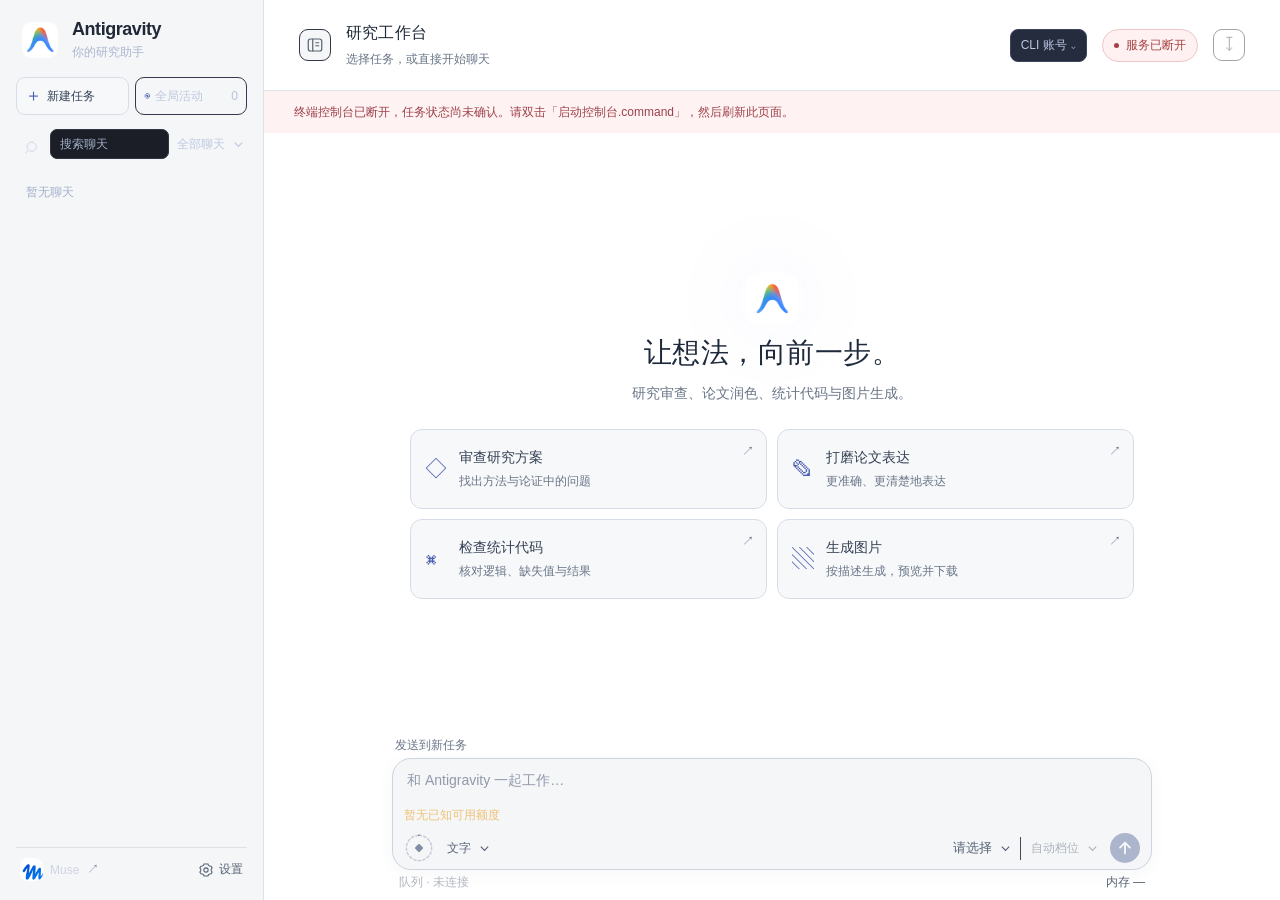
==== commit 9fdde22a: "Release independent roundtable meetings with matching preview.4 Skill" ====
--- a/index.html
+++ b/index.html
@@ -17,7 +17,7 @@
     <p class="history-update" id="history-update" hidden>管理功能已更新，请关闭控制台终端，再双击桌面的 Antigravity.command 并刷新网页。</p>
     <div class="history-bulk" id="history-bulk" hidden><label><input id="history-select-all" type="checkbox"><span>全选</span></label><span id="history-selection-count">已选 0</span><button id="history-bulk-remove" type="button" disabled>移除</button><button id="history-bulk-cancel" type="button">取消</button></div>
     <nav id="history" aria-label="聊天列表"></nav>
-    <div class="sidebar-bottom"><a href="https://muse.ai/thread/new" target="_blank" rel="noopener" data-tooltip="打开 Muse，和另一位助手协作"><span class="muse-orb">M</span><span>Muse</span><span>↗</span></a><button type="button" class="sidebar-update" id="sidebar-update" data-state="hidden" data-tooltip="" aria-label="查看更新详情" aria-haspopup="dialog" aria-controls="software-update-dialog" hidden><span class="update-symbol" aria-hidden="true"><svg viewBox="0 0 24 24" fill="none" stroke="currentColor" stroke-width="1.6" stroke-linecap="round" stroke-linejoin="round"><path d="M12 16V4m-4 4 4-4 4 4M5 15v4a1 1 0 0 0 1 1h12a1 1 0 0 0 1-1v-4"/></svg></span><span id="sidebar-update-label">更新</span></button><button type="button" id="settings-toggle" class="settings-toggle" aria-haspopup="dialog" aria-controls="settings-dialog" data-tooltip="面板设置"><svg viewBox="0 0 24 24" fill="none" stroke="currentColor" stroke-width="1.6" aria-hidden="true"><path d="m9 3-.7 2.1-2 .9-2 .5-1.5 2.6 1.4 1.7v2.4l-1.4 1.7 1.5 2.6 2 .5 2 .9L9 21h6l.7-2.1 2-.9 2-.5 1.5-2.6-1.4-1.7v-2.4l1.4-1.7-1.5-2.6-2-.5-2-.9L15 3Z"/><circle cx="12" cy="12" r="3.2"/></svg><span>设置</span></button></div>
+    <div class="sidebar-bottom"><a href="https://muse.ai/thread/new" target="_blank" rel="noopener" data-tooltip="打开 Muse，和另一位助手协作"><span class="muse-orb" aria-hidden="true"><img src="[data-uri]" width="28" height="28" alt=""></span><span>Muse</span><span>↗</span></a><button type="button" class="sidebar-update" id="sidebar-update" data-state="hidden" data-tooltip="" aria-label="查看更新详情" aria-haspopup="dialog" aria-controls="software-update-dialog" hidden><span class="update-symbol" aria-hidden="true"><svg viewBox="0 0 24 24" fill="none" stroke="currentColor" stroke-width="1.6" stroke-linecap="round" stroke-linejoin="round"><path d="M12 16V4m-4 4 4-4 4 4M5 15v4a1 1 0 0 0 1 1h12a1 1 0 0 0 1-1v-4"/></svg></span><span id="sidebar-update-label">更新</span></button><button type="button" id="settings-toggle" class="settings-toggle" aria-haspopup="dialog" aria-controls="settings-dialog" data-tooltip="面板设置"><svg viewBox="0 0 24 24" fill="none" stroke="currentColor" stroke-width="1.6" aria-hidden="true"><path d="m9 3-.7 2.1-2 .9-2 .5-1.5 2.6 1.4 1.7v2.4l-1.4 1.7 1.5 2.6 2 .5 2 .9L9 21h6l.7-2.1 2-.9 2-.5 1.5-2.6-1.4-1.7v-2.4l1.4-1.7-1.5-2.6-2-.5-2-.9L15 3Z"/><circle cx="12" cy="12" r="3.2"/></svg><span>设置</span></button></div>
   </aside>
   <main>
     <header class="topbar"><div class="heading"><button class="icon-button mobile-menu" id="menu" type="button" aria-label="切换任务列表" aria-controls="sidebar" aria-expanded="false" data-tooltip="展开菜单"><svg viewBox="0 0 24 24" fill="none" stroke="currentColor" stroke-width="1.6" stroke-linecap="round" stroke-linejoin="round" aria-hidden="true"><rect x="3" y="4" width="18" height="16" rx="3"/><path d="M9 4v16m4-11h4m-4 4h4"/></svg></button><div><h1 id="conversation-title">研究工作台</h1><p id="conversation-subtitle">任务、进度和结果，都在这里</p></div></div><div class="top-actions"><button class="account-toggle" id="account-toggle" type="button" aria-label="查看 CLI 当前账号" aria-controls="account-panel" aria-expanded="false" hidden>账号</button><button class="connection" id="connection" data-tooltip="重新检查连接"><i></i><span>正在连接</span></button><button class="icon-button" id="export" data-tooltip="导出对话" aria-label="导出对话">↧</button></div></header>
@@ -29,6 +29,7 @@
       <div class="activity-overview" id="activity-overview" hidden></div>
       <div class="external-banner" id="external-banner" hidden></div>
       <div class="turns-paging" id="turns-paging" hidden><button id="turns-older" type="button">较早</button><span id="turns-range"></span><button id="turns-newer" type="button">较新</button><button id="turns-latest" type="button">最新</button></div>
+      <div class="meetings-paging" id="meetings-paging" hidden aria-label="圆桌记录翻页"><button id="meetings-older" type="button">较早圆桌</button><span id="meetings-range"></span><button id="meetings-latest" type="button" hidden>最近圆桌</button></div>
       <div class="detail-error" id="detail-error" hidden role="status"><span id="detail-error-text"></span><button type="button" id="detail-retry">重试</button></div>
       <div class="empty" id="empty"><img class="hero-icon" src="/icon.svg" alt=""><h2>让想法，向前一步。</h2><p>研究审查、论文润色、统计代码与图片生成。</p><div class="suggestions"><button data-template="review"><span>◇</span><strong>审查研究方案</strong><small>找出方法与论证中的问题</small><b>↗</b></button><button data-template="writing"><span>✎</span><strong>打磨论文表达</strong><small>更准确、更清楚地表达</small><b>↗</b></button><button data-template="code"><span>⌘</span><strong>检查统计代码</strong><small>核对逻辑、缺失值与结果</small><b>↗</b></button><button data-template="image"><span>▧</span><strong>生成图片</strong><small>按描述生成，预览并下载</small><b>↗</b></button></div></div>
       <div class="messages" id="messages" aria-live="polite"></div>
--- a/style.css
+++ b/style.css
@@ -707,3 +707,43 @@
   body:not(.welcome-view) .topbar{height:54px;min-height:54px}
   body:not(.welcome-view) #prompt{max-height:min(140px,25dvh)}
 }
+
+/* .14: Codex commands and roundtable speeches share the assistant baseline. */
+.provider-avatar{flex-basis:28px;width:28px;height:28px;border:0;border-radius:8px;overflow:hidden}
+.provider-avatar--codex,.provider-avatar--muse,
+:root[data-theme="light"] .provider-avatar--codex,
+:root[data-theme="light"] .provider-avatar--muse{background:transparent}
+.provider-avatar img,#messages .message-label>img{display:block;width:28px;height:28px;object-fit:contain;border-radius:8px}
+.codex-dispatch .message-body{white-space:pre-wrap;line-height:1.8;overflow-wrap:anywhere;color:var(--text)}
+.dispatch-turn-label{color:var(--muted);font-size:12px;font-weight:400}
+
+.muse-orb{width:28px;height:28px;border-radius:8px;background:transparent;overflow:hidden;flex-shrink:0}
+.muse-orb img{display:block;width:28px;height:28px;object-fit:contain}
+
+/* Independent meeting records share one compact, source-labelled timeline. */
+.meeting-card{border:1px solid var(--line);border-radius:15px;padding:16px 18px;background:var(--panel);min-width:0;overflow:hidden}
+.meeting-heading{display:flex;align-items:flex-start;justify-content:space-between;gap:14px}
+.meeting-heading>div{min-width:0;flex:1}.meeting-eyebrow{font-size:12px;color:var(--muted);line-height:1.5}
+.meeting-heading h2{font-size:17px;line-height:1.55;font-weight:600;margin:4px 0 0;overflow-wrap:anywhere;color:var(--text)}
+.meeting-state{font-size:12px;white-space:nowrap;border:1px solid var(--line);border-radius:20px;padding:3px 8px;color:var(--muted);line-height:1.5}
+.meeting-state--completed{color:var(--green)}.meeting-state--active{color:var(--accent)}.meeting-state--partial{color:#c9a365}
+.meeting-overview{display:flex;align-items:center;flex-wrap:wrap;gap:5px 13px;font-size:12px;color:var(--muted);margin:10px 0 0}.meeting-overview time{margin-left:auto}
+.meeting-round{border-top:1px solid var(--line);margin-top:13px;padding-top:12px}.meeting-round>h3{display:flex;align-items:center;gap:8px;font-size:13px;font-weight:550;margin:0 0 9px;color:var(--text)}
+.meeting-round>h3>span{font-size:11px;font-variant-numeric:tabular-nums;color:var(--muted);font-weight:400}.meeting-round>h3>small{margin-left:auto;color:var(--muted);font-weight:400;font-size:12px}
+.meeting-progress-note{margin:8px 0 0;font-size:12px;line-height:1.6;color:var(--muted)}
+.meeting-round--future{margin-top:10px;padding-top:10px}.meeting-round--future>h3{margin:0;color:var(--muted)}
+.meeting-round-slots{display:flex;flex-direction:column;gap:12px}.meeting-slot{min-width:0}.meeting-slot-heading{display:flex;align-items:center;gap:8px;min-height:28px;font-size:13px;color:var(--text)}
+.meeting-slot-heading .provider-avatar,.meeting-avatar{width:24px;height:24px;flex-basis:24px;border-radius:7px}.meeting-slot-heading .provider-avatar img{width:24px;height:24px;border-radius:7px}.meeting-avatar{display:block;object-fit:contain}
+.meeting-slot-heading strong{font-size:13px;font-weight:550}.meeting-host-label{font-size:11px;color:var(--muted);font-weight:400}
+.meeting-slot-state{margin-left:auto;font-size:12px;color:var(--muted);text-align:right}.meeting-slot--completed .meeting-slot-state{color:var(--green)}.meeting-slot--failed .meeting-slot-state,.meeting-slot--unavailable .meeting-slot-state{color:#d5a293}
+.meeting-slot-text{padding-left:32px;margin-top:7px;line-height:1.75}.meeting-slot-text>p:last-child{margin-bottom:0}.meeting-slot-detail{margin:6px 0 0 32px;color:var(--muted);font-size:12px;line-height:1.6;overflow-wrap:anywhere;white-space:pre-wrap}
+.meeting-slot-meta{display:flex;align-items:center;flex-wrap:wrap;gap:5px 12px;margin:6px 0 0 32px;color:var(--muted);font-size:11px;line-height:1.5}.meeting-slot-meta:empty{display:none}.meeting-slot-meta>span:empty{display:none}.meeting-slot-meta a{text-decoration:underline;text-underline-offset:2px}.meeting-slot-meta .copy-reply{font-size:11px;padding:0 2px}
+.meeting-slot--pending .meeting-slot-meta{display:none}.meeting-slot--pending .meeting-slot-heading{opacity:.75}
+.meeting-footer{margin-top:15px;padding-top:11px;border-top:1px solid var(--line);color:var(--muted);font-size:11px;line-height:1.65;overflow-wrap:anywhere}
+.dispatch-details>summary{cursor:pointer;display:flex;gap:8px;align-items:flex-start;list-style:none;font-size:13px;line-height:1.7;color:var(--muted);white-space:normal;min-width:0}
+.dispatch-details>summary::-webkit-details-marker{display:none}.dispatch-chevron{font-size:20px;line-height:1.1;flex:0 0 12px}.dispatch-details[open] .dispatch-chevron{transform:rotate(90deg)}
+.dispatch-preview{display:-webkit-box;-webkit-line-clamp:3;-webkit-box-orient:vertical;overflow:hidden;overflow-wrap:anywhere;min-width:0;flex:1}.dispatch-expand-hint{font-size:11px;flex-shrink:0;color:var(--muted);padding-top:1px}.dispatch-details[open] .dispatch-preview{-webkit-line-clamp:1}.dispatch-full-text{margin-top:9px;white-space:pre-wrap;overflow-wrap:anywhere}.dispatch-details[open]>summary{margin-bottom:5px}
+:root[data-theme="light"] .meeting-state--partial{color:#86631f}:root[data-theme="light"] .meeting-slot--failed .meeting-slot-state,:root[data-theme="light"] .meeting-slot--unavailable .meeting-slot-state{color:#98533c}
+@media(max-width:740px){.meeting-card{padding:13px 12px;border-radius:12px}.meeting-heading h2{font-size:16px}.meeting-heading{gap:8px}.meeting-slot-text{padding-left:0}.meeting-slot-detail,.meeting-slot-meta{margin-left:0}.meeting-overview{gap:5px 10px}.meeting-footer{font-size:12px}.dispatch-details>summary{gap:6px}.dispatch-expand-hint{font-size:11px}}
+
+.meetings-paging{display:flex;align-items:center;justify-content:center;flex-wrap:wrap;gap:5px 10px;margin:4px 0 8px;padding:4px 10px;font-size:12px;color:var(--muted)}.meetings-paging button{border:1px solid var(--line);border-radius:7px;padding:3px 8px;background:var(--panel);color:var(--text);font-size:12px;line-height:1.5}.meetings-paging button:disabled{opacity:.5}
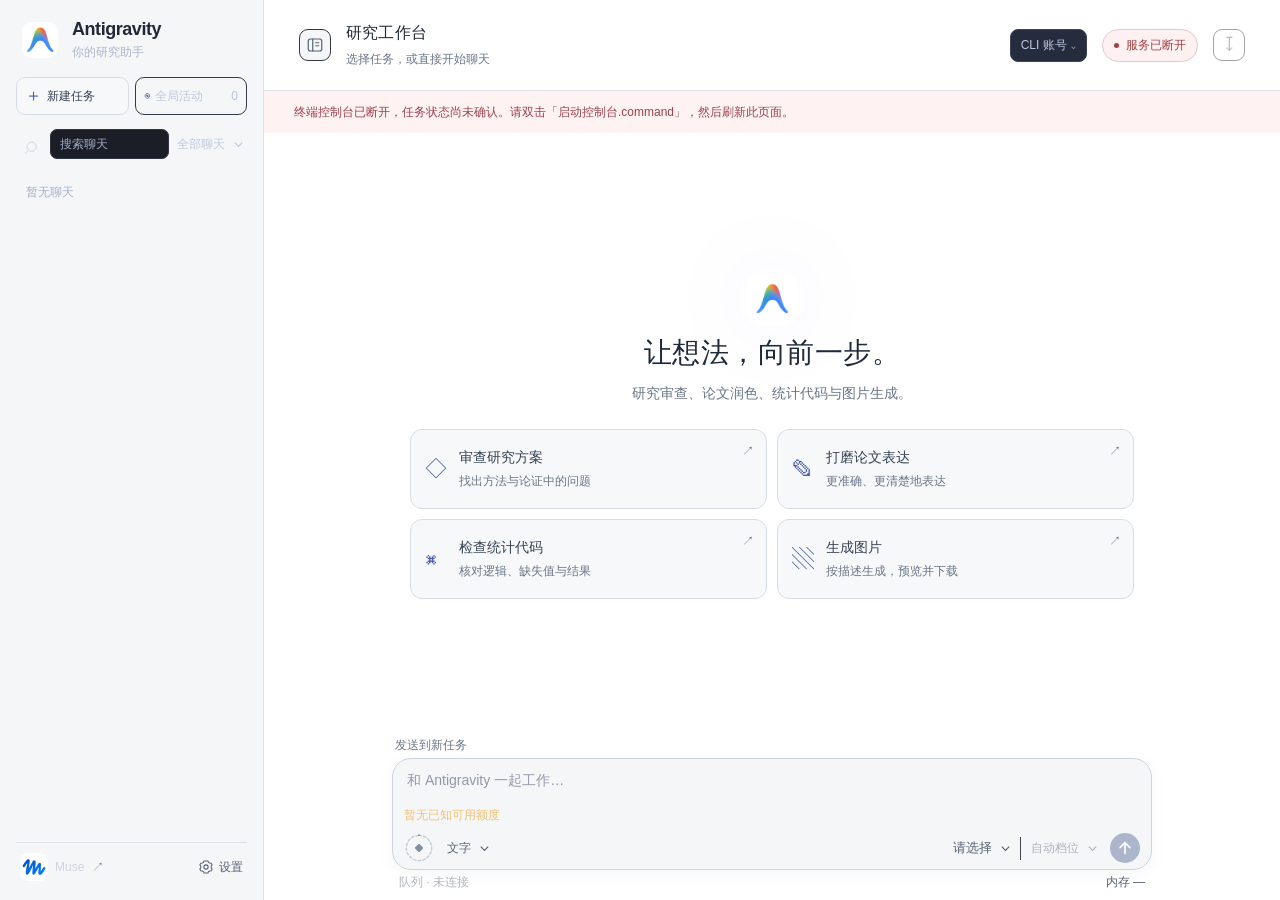
==== commit 0a8c8294: "Release 0.1.0-preview.23 with complete matching app and Skill" ====
--- a/index.html
+++ b/index.html
@@ -21,14 +21,15 @@
   </aside>
   <main>
     <header class="topbar"><div class="heading"><button class="icon-button mobile-menu" id="menu" type="button" aria-label="切换任务列表" aria-controls="sidebar" aria-expanded="false" data-tooltip="展开菜单"><svg viewBox="0 0 24 24" fill="none" stroke="currentColor" stroke-width="1.6" stroke-linecap="round" stroke-linejoin="round" aria-hidden="true"><rect x="3" y="4" width="18" height="16" rx="3"/><path d="M9 4v16m4-11h4m-4 4h4"/></svg></button><div><h1 id="conversation-title">研究工作台</h1><p id="conversation-subtitle">任务、进度和结果，都在这里</p></div></div><div class="top-actions"><button class="account-toggle" id="account-toggle" type="button" aria-label="查看 CLI 当前账号" aria-controls="account-panel" aria-expanded="false" hidden>账号</button><button class="connection" id="connection" data-tooltip="重新检查连接"><i></i><span>正在连接</span></button><button class="icon-button" id="export" data-tooltip="导出对话" aria-label="导出对话">↧</button></div></header>
-    <section class="account-panel" id="account-panel" aria-label="CLI 账号与额度"><div class="account-main"><div class="account-identity"><span class="account-label">CLI 账号</span><strong id="account-identity">身份尚未核实</strong><span class="account-state" id="account-state">尚未检查</span><span class="account-plan" id="account-plan" hidden></span></div><button type="button" id="account-switch" class="account-refresh" aria-haspopup="dialog">切换账号</button><button type="button" id="account-refresh" class="account-refresh" aria-label="刷新账号与额度" data-tooltip="刷新账号与额度">刷新 ↻</button></div><div class="account-meta"><span id="account-source">来源：CLI 身份检查</span><time id="account-checked">尚未核对</time></div><section class="quota-panel" aria-label="模型剩余额度"><div class="quota-heading"><strong>模型额度</strong><small id="quota-status"></small></div><div id="quota-items"></div><p id="quota-empty">等待读取额度…</p></section><p class="account-note" id="account-note">换号后刷新 · 时间为北京时间</p><p class="account-detail" id="account-detail" hidden></p></section>
+    <section class="account-panel" id="account-panel" aria-label="CLI 账号与额度"><div class="account-main"><div class="account-identity"><span class="account-label">CLI 账号</span><strong id="account-identity">身份尚未核实</strong><span class="account-state" id="account-state">尚未检查</span><span class="account-plan" id="account-plan" hidden></span></div><button type="button" id="account-switch" class="account-refresh" aria-haspopup="dialog">切换账号</button><button type="button" id="account-refresh" class="account-refresh" aria-label="同步账号、额度与模型" data-tooltip="同步账号、额度与模型">同步 ↻</button></div><div class="account-meta"><span id="account-source">来源：CLI 身份检查</span><time id="account-checked">尚未核对</time></div><section class="quota-panel" aria-label="模型剩余额度"><div class="quota-heading"><strong>模型额度</strong><small id="quota-status"></small></div><div id="quota-items"></div><p id="quota-empty">等待读取额度…</p></section><p class="account-note" id="account-note">账号由官方 CLI 共享 · 时间为北京时间</p><p class="account-detail" id="account-detail" hidden></p></section>
     <div id="offline-banner" class="offline-banner" hidden role="alert"></div>
-    <div class="session-toolbar" id="session-toolbar" hidden><div id="session-tabs" role="tablist" aria-label="工作会话"></div><button id="session-add" type="button" data-tooltip="新建独立工作会话" aria-label="新建工作会话">＋</button><button id="session-rename" type="button" data-tooltip="重命名当前会话" aria-label="重命名当前会话">⋯</button><button id="session-related-toggle" type="button" aria-expanded="false" hidden>关联会话</button><button id="collaboration-records" type="button" aria-haspopup="dialog" aria-controls="collaboration-audit-dialog" hidden>&#21327;&#20316;&#35760;&#24405;</button><button id="gpt-collaboration" type="button" aria-haspopup="dialog" aria-label="多 AI 协作设置" hidden><span aria-hidden="true">●</span><span id="gpt-collaboration-label">多 AI 协作</span></button></div>
+    <div class="session-toolbar" id="session-toolbar" hidden><div id="session-tabs" role="tablist" aria-label="工作会话"></div><button id="session-add" type="button" data-tooltip="新建独立工作会话" aria-label="新建工作会话">＋</button><div class="session-actions-wrap" id="session-actions-wrap"><button id="session-rename" type="button" data-tooltip="导出会话 Markdown" aria-label="导出会话" aria-haspopup="menu" aria-expanded="false" aria-controls="session-actions-menu">导出</button><div id="session-actions-menu" class="session-actions-menu" role="menu" aria-label="会话导出范围" hidden><button id="session-export" type="button" role="menuitem">导出当前会话（.md）</button><button id="session-export-all" type="button" role="menuitem" data-tooltip="导出本固定入口下的全部工作会话，不包含其他 Codex 窗口">导出所有会话（.md）</button><button id="session-export-meeting" type="button" role="menuitem" hidden>导出本场圆桌（.md）</button></div></div><button id="session-related-toggle" type="button" aria-expanded="false" hidden>关联会话</button><button id="collaboration-records" type="button" aria-haspopup="dialog" aria-controls="collaboration-audit-dialog" hidden>&#21327;&#20316;&#35760;&#24405;</button><button id="gpt-collaboration" type="button" aria-haspopup="dialog" aria-label="多 AI 协作设置" hidden><span aria-hidden="true">●</span><span id="gpt-collaboration-label">多 AI 协作</span></button></div>
     <div class="session-related-list" id="session-related-list" hidden></div>
     <section class="conversation" id="conversation" aria-label="对话内容">
       <div class="activity-overview" id="activity-overview" hidden></div>
       <div class="external-banner" id="external-banner" hidden></div>
       <div class="turns-paging" id="turns-paging" hidden><button id="turns-older" type="button">较早</button><span id="turns-range"></span><button id="turns-newer" type="button">较新</button><button id="turns-latest" type="button">最新</button></div>
+      <div class="meeting-focus-banner" id="meeting-focus-banner" hidden><span id="meeting-focus-title"></span><button id="meeting-focus-return" type="button">返回全部记录</button></div>
       <div class="meetings-paging" id="meetings-paging" hidden aria-label="圆桌记录翻页"><button id="meetings-older" type="button">较早圆桌</button><span id="meetings-range"></span><button id="meetings-latest" type="button" hidden>最近圆桌</button></div>
       <div class="detail-error" id="detail-error" hidden role="status"><span id="detail-error-text"></span><button type="button" id="detail-retry">重试</button></div>
       <div class="empty" id="empty"><img class="hero-icon" src="/icon.svg" alt=""><h2>让想法，向前一步。</h2><p>研究审查、论文润色、统计代码与图片生成。</p><div class="suggestions"><button data-template="review"><span>◇</span><strong>审查研究方案</strong><small>找出方法与论证中的问题</small><b>↗</b></button><button data-template="writing"><span>✎</span><strong>打磨论文表达</strong><small>更准确、更清楚地表达</small><b>↗</b></button><button data-template="code"><span>⌘</span><strong>检查统计代码</strong><small>核对逻辑、缺失值与结果</small><b>↗</b></button><button data-template="image"><span>▧</span><strong>生成图片</strong><small>按描述生成，预览并下载</small><b>↗</b></button></div></div>
@@ -43,6 +44,7 @@
       </div>
     </form><div class="composer-caption"><button type="button" id="queue-toggle" aria-haspopup="dialog" aria-controls="task-queue-dialog">队列 · 同步中</button><button type="button" id="live-memory" aria-label="查看实时内存占用明细" aria-controls="resource-panel" aria-expanded="false">内存 读取中…</button></div></div></div>
   </main>
+  <a id="session-export-download" hidden></a>
   <dialog class="history-dialog" id="session-dialog" aria-labelledby="session-dialog-title"><form id="session-dialog-form"><h2 id="session-dialog-title">新建工作会话</h2><p id="session-dialog-note">为需要独立上下文的工作命名；创建不会调用模型。</p><label for="session-owner" id="session-owner-label" hidden>关联到固定入口</label><div id="session-owner" role="radiogroup" aria-label="选择固定入口" hidden></div><label for="session-name">会话名称</label><input id="session-name" maxlength="40" required autocomplete="off" placeholder="例如：方案讨论、图标创作"><p id="session-dialog-error" role="alert" hidden></p><div class="history-dialog-actions"><button id="session-dialog-cancel" type="button">取消</button><button id="session-dialog-confirm" type="submit">创建</button></div></form></dialog>
   <dialog class="related-dialog" id="related-dialog" aria-labelledby="related-dialog-title"><header><div><h2 id="related-dialog-title">关联会话</h2><p>只读查看，原会话和当前输入保持独立。</p></div><button type="button" id="related-dialog-close" class="icon-button" aria-label="关闭关联会话">×</button></header><div id="related-messages"></div></dialog>
   <section class="resource-panel" id="resource-panel" role="dialog" aria-modal="false" aria-labelledby="resource-title" hidden><header><div><h2 id="resource-title">运行占用</h2><p>进程明细 · 手动刷新</p></div><button type="button" id="resource-refresh">刷新 ↻</button><button type="button" id="resource-close" class="icon-button" aria-label="关闭占用面板">×</button></header><div id="resource-body">正在读取…</div><footer><time id="resource-checked"></time><p>仅本控制台及其启动的 CLI，浏览器另计。</p></footer></section>
@@ -53,16 +55,17 @@
   <dialog class="history-dialog" id="bulk-dialog" aria-labelledby="bulk-dialog-title"><form id="bulk-dialog-form"><h2 id="bulk-dialog-title">批量移除聊天</h2><p id="bulk-dialog-note"></p><ul id="bulk-dialog-list"></ul><p class="bulk-error" id="bulk-dialog-error" role="alert" hidden></p><div class="history-dialog-actions"><button id="bulk-dialog-cancel" type="button">取消</button><button id="bulk-dialog-confirm" class="danger" type="submit">确认移除</button></div></form></dialog>
   <dialog id="settings-dialog" class="collaboration-dialog settings-dialog" aria-labelledby="settings-title"><header><div><h2 id="settings-title">设置</h2></div><button id="settings-close" type="button" aria-label="关闭设置">×</button></header><div class="settings-content">
     <section class="settings-row theme-settings-row"><div><strong>整体配色</strong><small>选择你喜欢的界面颜色</small></div><div class="theme-choices" role="group" aria-label="整体配色"><button type="button" data-theme-choice="obsidian" aria-label="黑曜配色" aria-pressed="false" data-tooltip="黑曜"><span></span></button><button type="button" data-theme-choice="light" aria-label="白色配色" aria-pressed="false" data-tooltip="白色"><span></span></button><button type="button" data-theme-choice="graphite" aria-label="石墨配色" aria-pressed="false" data-tooltip="石墨"><span></span></button><button type="button" data-theme-choice="ocean" aria-label="蓝灰配色" aria-pressed="false" data-tooltip="蓝灰"><span></span></button><button type="button" data-theme-choice="warm" aria-label="暖灰配色" aria-pressed="false" data-tooltip="暖灰"><span></span></button></div></section>
-    <section id="multi-ai-section" class="multi-ai-section"><div class="settings-row"><button id="multi-ai-expand" class="settings-expand-label" type="button" aria-expanded="false" aria-controls="multi-ai-panel"><strong>多 AI 协作</strong><small id="settings-chat-scope">当前聊天</small><small class="skill-hint">Skill · external-ai-team：活跃任务中组织协作</small></button><button id="settings-collaboration" type="button" role="switch" aria-label="多 AI 协作总开关" aria-checked="false">关</button></div><div id="multi-ai-panel" class="settings-subpanel multi-ai-panel" hidden><div class="roundtable-controls"><div class="roundtable-mode"><span>圆桌会议</span><button id="roundtable-enabled" type="button" role="switch" aria-label="圆桌会议" aria-checked="false">关</button></div><button id="roundtable-host-toggle" type="button" aria-expanded="false" aria-controls="roundtable-host-menu">主持：Codex ▾</button></div><div id="roundtable-host-menu" class="roundtable-host-menu" role="group" aria-label="选择圆桌主持" hidden><button type="button" data-roundtable-host="codex" aria-pressed="true">Codex</button><button type="button" data-roundtable-host="agy" aria-pressed="false">Agy</button><button type="button" data-roundtable-host="muse" aria-pressed="false">Muse</button><button type="button" data-roundtable-host="claude" aria-pressed="false">Claude</button></div><p id="roundtable-status" class="settings-inline-note" role="status"></p><p id="roundtable-error" class="action-error" role="alert" hidden></p><div class="provider-switch-row"><span>Agy</span><button id="provider-agy" type="button" role="switch" aria-label="允许 Agy 协作" aria-checked="false">关</button></div><div class="provider-switch-row"><span>Muse</span><button id="provider-muse" type="button" role="switch" aria-label="允许 Muse 协作" aria-checked="false">关</button></div><div class="provider-switch-row"><span>Claude</span><button id="provider-claude" type="button" role="switch" aria-label="允许 Claude 协作" aria-checked="false">关</button></div><p id="multi-ai-note" class="settings-inline-note">开关不会唤醒闲置 Codex 或自动开会。</p></div></section>
+    <section id="multi-ai-section" class="multi-ai-section"><div class="settings-row"><button id="multi-ai-expand" class="settings-expand-label" type="button" aria-expanded="false" aria-controls="multi-ai-panel"><strong>多 AI 协作</strong><small id="settings-chat-scope">当前聊天</small><small class="skill-hint">Skill · external-ai-team：活跃任务中组织协作</small></button><button id="settings-collaboration" type="button" role="switch" aria-label="多 AI 协作总开关" aria-checked="false">关</button></div><div id="multi-ai-panel" class="settings-subpanel multi-ai-panel" hidden><div class="roundtable-controls"><div class="roundtable-mode"><span>圆桌会议</span><button id="roundtable-enabled" type="button" role="switch" aria-label="圆桌会议" aria-checked="false">关</button></div><button id="roundtable-host-toggle" type="button" aria-expanded="false" aria-controls="roundtable-host-menu">主持：Codex ▾</button></div><div id="roundtable-host-menu" class="roundtable-host-menu" role="group" aria-label="选择圆桌主持" hidden><button type="button" data-roundtable-host="codex" aria-pressed="true">Codex</button><button type="button" data-roundtable-host="agy" aria-pressed="false">Agy</button><button type="button" data-roundtable-host="muse" aria-pressed="false">Muse</button><button type="button" data-roundtable-host="claude" aria-pressed="false">Claude</button></div><p id="roundtable-status" class="settings-inline-note" role="status"></p><p id="roundtable-error" class="action-error" role="alert" hidden></p><div class="provider-switch-row"><span>Agy</span><button id="provider-agy" type="button" role="switch" aria-label="允许 Agy 协作" aria-checked="false">关</button></div><div class="provider-switch-row"><span>Muse</span><button id="provider-muse" type="button" role="switch" aria-label="允许 Muse 协作" aria-checked="false">关</button></div><div class="provider-switch-row"><span>Claude</span><button id="provider-claude" type="button" role="switch" aria-label="允许 Claude 协作" aria-checked="false">关</button></div><div class="provider-switch-row"><span>OpenScience</span><button id="provider-openscience" type="button" disabled aria-label="OpenScience 待接入：未配置网址，暂未参与协作" data-tooltip="未配置网址，暂未参与协作">待接入</button></div><p id="multi-ai-note" class="settings-inline-note">开关不会唤醒闲置 Codex 或自动开会。</p></div></section>
     <section class="settings-row"><div><strong>自动打开活动窗口</strong><small>Skill · external-ai-team：调用时显示当前活动页</small></div><button id="settings-auto-open" type="button" role="switch" aria-label="自动打开活动窗口" aria-checked="true" data-tooltip="调用 Agy 时由 Codex 显示右侧活动页，并在原标签跟随新任务；关闭仅停止自动展示。">开</button></section>
     <section id="console-startup-section" class="console-startup-section"><div class="settings-row"><button id="console-startup-expand" class="settings-expand-label" type="button" aria-expanded="false" aria-controls="console-startup-panel"><strong>自动启动控制台</strong><small id="console-startup-summary">未设置</small><small class="skill-hint">Skill · external-ai-team：按需打开前台终端</small></button><button id="settings-auto-start" type="button" role="switch" aria-label="本聊天自动启动控制台" aria-checked="false" data-tooltip="活跃任务需要 Agy 且协作允许时，Skill 可从下方入口打开一次前台终端；此开关只保存偏好。">关</button></div><div id="console-startup-panel" class="settings-subpanel" hidden><label class="startup-path-label" for="console-launcher-path">启动文件或唯一启动目录</label><div class="startup-path-controls"><input id="console-launcher-path" type="text" autocomplete="off" spellcheck="false" placeholder="绝对路径：.command / .cmd / Start-Agy.sh" maxlength="4096"><button id="console-launcher-save" type="button">保存</button></div><p id="console-startup-note" class="settings-inline-note">入口供本机共享，自动启动仅作用于本聊天；保存不会启动。</p><p id="console-startup-error" class="action-error" role="alert" hidden></p></div></section>
-    <section class="settings-row"><strong>聊天字号</strong><div class="settings-segments" role="group" aria-label="聊天字号"><button type="button" data-font-size="14">标准</button><button type="button" data-font-size="16">较大</button><button type="button" data-font-size="18">大</button></div></section>
+    <section class="settings-row"><strong>聊天字号</strong><div class="settings-segments" role="group" aria-label="聊天字号"><button type="button" data-font-size="12">小号</button><button type="button" data-font-size="14">标准</button><button type="button" data-font-size="16">较大</button><button type="button" data-font-size="18">大</button></div></section>
     <section class="settings-row"><strong>待命同步</strong><div class="settings-segments" role="group" aria-label="待命同步频率"><button type="button" data-idle-ms="12000">省资源 · 12秒</button><button type="button" data-idle-ms="4000">及时 · 4秒</button></div></section>
-    <section class="settings-row settings-global-row"><div><strong>全局默认模型</strong><small id="settings-model-label">自动保存</small></div><div class="settings-global-controls" role="group" aria-label="全局默认模型与思考档位"><select id="global-model-family" aria-label="全局默认模型"></select><select id="global-model-speed" aria-label="全局默认速度与思考档位"></select><select id="global-model-select" hidden></select></div><p id="global-model-error" class="action-error" role="alert" hidden></p></section>
-    <section class="settings-row fallback-settings-row"><div><strong>额度用完自动候补</strong><small id="fallback-summary">默认开启 · 文字与生图独立</small></div><button id="fallback-expand" type="button" aria-expanded="false">配置</button></section>
+    <section id="global-model-row" class="settings-row settings-global-row"><div><strong>全局默认模型</strong><small id="settings-model-label">自动保存</small></div><div class="settings-global-controls" role="group" aria-label="全局默认模型与思考档位"><select id="global-model-family" aria-label="全局默认模型"></select><select id="global-model-speed" aria-label="全局默认速度与思考档位"></select><select id="global-model-select" hidden></select></div><p id="global-model-error" class="action-error" role="alert" hidden></p></section>
+    <section class="settings-row fallback-settings-row"><div><strong id="fallback-title">全局智能选择</strong><small id="fallback-summary">默认开启 · 文字与生图独立</small></div><button id="fallback-expand" type="button" aria-expanded="false">配置</button></section>
     <section id="fallback-panel" class="model-order-panel fallback-panel" hidden>
       <label class="fallback-scope-row" id="fallback-scope-row" hidden><span>配置聊天</span><select id="fallback-scope" aria-label="选择候补配置聊天"><option value="">选择要配置的聊天</option></select></label>
       <div class="fallback-top"><div class="fallback-kind-tabs" role="group" aria-label="候补任务类型"><button type="button" data-fallback-kind="text" aria-pressed="true">文字</button><button type="button" data-fallback-kind="image" aria-pressed="false">生图</button><select id="fallback-kind" aria-label="候补任务类型" hidden><option value="text">文字</option><option value="image">生图</option></select></div><div class="fallback-enable-control"><span id="fallback-status-chip">已开启</span><button id="fallback-enabled" type="button" role="switch" aria-label="额度用完自动候补" aria-checked="false">关</button></div></div>
+      <p id="global-smart-current" class="settings-inline-note" hidden></p>
       <p id="fallback-note" class="fallback-note"></p>
       <div id="fallback-models"></div>
       <button id="fallback-add-toggle" class="fallback-add-toggle" type="button" aria-expanded="false" aria-controls="fallback-available">＋ 添加模型</button>
@@ -97,6 +100,7 @@
   </dialog>
   <div id="quick-tooltip" role="tooltip" popover="manual" hidden></div>
   <div id="toast" role="status" hidden></div>
+  <dialog id="meeting-action-dialog" class="history-dialog meeting-action-dialog" aria-labelledby="meeting-action-title"><form id="meeting-action-form"><header><h2 id="meeting-action-title">核对本场结果</h2><button type="button" data-close-dialog="meeting-action-dialog" aria-label="关闭圆桌操作">×</button></header><p id="meeting-action-status" class="meeting-action-status"></p><p id="meeting-action-note"></p><div id="meeting-action-detail" class="meeting-action-detail"></div><div id="meeting-action-confirm-area" hidden><label for="meeting-action-reason">缺席原因</label><textarea id="meeting-action-reason" maxlength="1000" rows="2" placeholder="例如：本轮无法访问该提供方，尚未发送"></textarea><label class="action-ack"><input type="checkbox" id="meeting-action-ack"><span>确认这条发言尚未发送；已发送但结果不明时不要勾选。</span></label></div><p id="meeting-action-error" class="action-error" role="alert" hidden></p><div class="history-dialog-actions"><button type="button" data-close-dialog="meeting-action-dialog">关闭</button><button type="submit" id="meeting-action-submit" hidden>确认缺席并继续</button></div></form></dialog>
   <dialog id="panel-action-dialog" class="history-dialog panel-action-dialog" aria-labelledby="panel-action-title"><form id="panel-action-form"><header><h2 id="panel-action-title"></h2><button type="button" data-close-dialog="panel-action-dialog" aria-label="关闭操作">×</button></header><p id="panel-action-note"></p><details id="recovery-detail"><summary>上一轮情况</summary><pre id="recovery-previous"></pre></details><div id="recovery-options"><label for="recovery-strategy">恢复方式</label><select id="recovery-strategy"><option value="continue">继续未完成部分</option><option value="retry">重新尝试原任务</option></select><label for="recovery-model">本次使用模型</label><select id="recovery-model"></select></div><label class="action-ack" id="panel-action-ack-label"><input type="checkbox" id="panel-action-ack"><span id="panel-action-ack-text"></span></label><p id="panel-action-error" class="action-error" role="alert" hidden></p><div class="history-dialog-actions"><button type="button" data-close-dialog="panel-action-dialog">取消</button><button type="submit" id="panel-action-submit">确认</button></div></form></dialog>
   <dialog id="fulltext-dialog" class="collaboration-dialog fulltext-dialog" aria-labelledby="fulltext-title"><header><h2 id="fulltext-title">搜索聊天正文</h2><button type="button" data-close-dialog="fulltext-dialog" aria-label="关闭正文搜索">×</button></header><form id="fulltext-form" class="fulltext-form"><input type="search" id="fulltext-query" maxlength="100" required placeholder="搜索任务和回复…" aria-label="搜索正文关键词"><select id="fulltext-scope" aria-label="正文搜索范围"><option value="current">当前聊天</option><option value="all">全部面板聊天</option></select><button type="submit" id="fulltext-submit">搜索</button></form><p id="fulltext-status" role="status">仅搜索面板已有记录，不调用模型。</p><div id="fulltext-results"></div></dialog>
   <dialog id="backup-dialog" class="collaboration-dialog backup-dialog" aria-labelledby="backup-title"><header><h2 id="backup-title">备份与恢复</h2><button type="button" data-close-dialog="backup-dialog" aria-label="关闭备份管理">×</button></header><p class="action-note">包含面板聊天、图片、固定绑定与设置；官方登录、CLI 内部上下文和项目文件需另行保留。</p><div class="backup-controls"><button id="backup-export" type="button">生成备份</button><label class="backup-file-label">选择备份<input type="file" id="backup-file" accept=".zip,application/zip"></label></div><p id="backup-status" role="status">空闲时操作 · 压缩包最大64 MB</p><div id="backup-download"></div><section id="backup-preview" hidden><h3>恢复预览</h3><p id="backup-counts"></p><label class="action-ack"><input type="checkbox" id="backup-restore-ui" checked>同时恢复面板字号、排序与置顶</label><label class="action-ack"><input type="checkbox" id="backup-ack">以此备份替换面板数据，当前数据另存回滚备份</label><button type="button" id="backup-restore" disabled>确认恢复</button></section><p id="backup-error" class="action-error" role="alert" hidden></p></dialog>
--- a/style.css
+++ b/style.css
@@ -62,9 +62,10 @@
 .sidebar .list-label{padding-top:14px;padding-bottom:8px}
 .history-tools{margin-bottom:6px}
 .sidebar-bottom{display:flex;align-items:center;justify-content:space-between;gap:8px;padding-top:7px;margin-top:5px;flex-shrink:0;min-height:37px}
-.sidebar-bottom a{padding:3px 4px;gap:7px;font-size:12px}
+.sidebar-bottom a{padding:3px 4px;gap:7px;font-size:12px;min-width:0}
+.sidebar-bottom a>span:nth-child(2){min-width:0;overflow:hidden;text-overflow:ellipsis;white-space:nowrap}
 .sidebar-bottom a>span:last-child{margin-left:1px;font-size:12px}
-.sidebar-bottom .muse-orb{width:23px;height:23px;font-size:14px}
+.sidebar-bottom .muse-orb{flex:0 0 28px;width:28px;height:28px;aspect-ratio:1}
 .sidebar-bottom .local-note{margin:0 4px 0 0;gap:5px;font-size:12px;white-space:nowrap}
 
 /* Small theme swatches keep the setting understandable without adding another menu. */
@@ -452,7 +453,8 @@
 .settings-segments button[aria-pressed="true"]{border-color:#8c95c3;background:#3b4563;color:#f0f2ff}
 .settings-row button[role="switch"][aria-checked="true"]{background:#21392f;border-color:#487b63;color:#b0d8c3}
 .settings-footnote{margin:8px 0 10px;font-size:12px;color:#9ba9bf}
-#messages .message-body{font-size:var(--chat-font-size,14px)}#messages .markdown pre{font-size:calc(var(--chat-font-size,14px)*.9)}
+#messages .message-body,#messages .meeting-slot-text,#messages .meeting-text-fold>summary{font-size:var(--chat-font-size,14px)}#messages .markdown :is(pre,code,table){font-size:calc(var(--chat-font-size,14px)*.9)}
+#messages .markdown h2{font-size:1.2em}#messages .markdown h3{font-size:1.1em}#messages .markdown h4{font-size:1em}
 @media(max-width:420px){.settings-row{gap:8px}.settings-row small{max-width:185px}.settings-segments button{padding-inline:6px}}
 .skill-type{font-size:10px;color:#aeb9d0;border:1px solid #47546e;border-radius:4px;padding:1px 4px;margin-left:4px;font-weight:400}
 .model-order-panel{padding:6px 0 8px;border-bottom:1px solid #354058}.model-order-panel>p{margin:0 0 5px;font-size:12px;color:#9eabc0}#settings-model-order-list{max-height:200px;overflow:auto;overscroll-behavior:contain;margin-bottom:6px}.model-order-row{display:flex;align-items:center;gap:5px;padding:3px 0}.model-order-row>span{flex:1;min-width:0;font-size:12px;overflow-wrap:anywhere}.model-order-row button{min-width:28px;padding:4px 6px}
@@ -474,7 +476,7 @@
 .panel-action-dialog p,.action-note{color:#aebbd0;font-size:13px;line-height:1.6;margin:12px 0}.panel-action-dialog label:not(.action-ack){display:block;margin:12px 0 5px;font-size:13px;color:#bdc9de}
 .panel-action-dialog select,.fulltext-form select{width:100%;border:1px solid #48526a;border-radius:8px;background:#252c3b;color:#e0e7f5;padding:9px;font:inherit;font-size:13px}
 #recovery-detail{margin:10px 0;font-size:13px;color:#b6c4db}#recovery-previous{max-height:160px;overflow:auto;white-space:pre-wrap;overflow-wrap:anywhere;font:inherit;color:#b2bed1;background:#181e29;padding:10px;border-radius:8px}
-.action-ack{display:flex!important;align-items:flex-start;gap:8px;margin:14px 0!important;font-size:13px!important;line-height:1.5;color:#c4d0e4}.action-ack input{width:15px!important;height:15px;margin:2px 0!important;flex-shrink:0;accent-color:#b5c3ff}
+.action-ack,.history-dialog .action-ack{display:flex;align-items:flex-start;gap:8px;margin:14px 0!important;font-size:13px!important;line-height:1.5;color:#c4d0e4}.action-ack input{width:15px!important;height:15px;margin:2px 0!important;flex-shrink:0;accent-color:#b5c3ff}
 .action-error{font-size:13px;color:#efb1ba!important;line-height:1.5}.settings-context-actions{display:flex;justify-content:flex-end;margin:8px 0 10px}.settings-context-actions button{padding:6px 10px}
 .recover-task{color:#c3ceff!important}.compact-proof{color:#a5b5cd;font-size:12px}
 .fulltext-dialog{width:min(640px,calc(100vw - 24px))}.fulltext-dialog h2,.backup-dialog h2{font-size:18px}.fulltext-form{display:flex;gap:8px;margin:16px 0 10px}.fulltext-form input{min-width:0;flex:1;border:1px solid #49536b;border-radius:8px;background:#1d2330;color:#e0e7f5;padding:9px 10px;font:inherit;font-size:14px}.fulltext-form select{width:135px}.fulltext-form button,.backup-controls button,#backup-restore{flex-shrink:0;border:1px solid #495570;border-radius:8px;background:#303c55;color:#dee6f8;padding:8px 12px;font:inherit;font-size:13px;cursor:pointer}
@@ -650,7 +652,7 @@
 body:not(.welcome-view) .message-label time{font-size:12px;max-width:48%;overflow-wrap:anywhere}
 body:not(.welcome-view) .user .message-label,body:not(.welcome-view) .user .message-body{margin-left:32px}
 body:not(.welcome-view) .user .message-body{padding:12px 16px;line-height:1.7;max-height:260px}
-body:not(.welcome-view) .markdown{line-height:1.75}
+body:not(.welcome-view) .markdown:not(.meeting-slot-text){line-height:1.75}
 body:not(.welcome-view) .markdown p{margin-bottom:10px}
 body:not(.welcome-view) .message-footer{margin-top:9px;gap:8px;line-height:1.5}
 body:not(.welcome-view) .task-progress{margin-top:7px}
@@ -714,36 +716,57 @@
 :root[data-theme="light"] .provider-avatar--codex,
 :root[data-theme="light"] .provider-avatar--muse{background:transparent}
 .provider-avatar img,#messages .message-label>img{display:block;width:28px;height:28px;object-fit:contain;border-radius:8px}
+#messages .message-label>img{flex:0 0 28px}
+/* Agy artwork has 23px transparent padding per side in its 256px canvas.
+   Match its visible tile to the full-canvas Muse/Codex marks without changing layout slots. */
+#messages .message-label>img[src="/icon.svg"],.meeting-avatar[src="/icon.svg"]{transform:scale(1.219048);transform-origin:center}
 .codex-dispatch .message-body{white-space:pre-wrap;line-height:1.8;overflow-wrap:anywhere;color:var(--text)}
 .dispatch-turn-label{color:var(--muted);font-size:12px;font-weight:400}
 
 .muse-orb{width:28px;height:28px;border-radius:8px;background:transparent;overflow:hidden;flex-shrink:0}
-.muse-orb img{display:block;width:28px;height:28px;object-fit:contain}
+.muse-orb img{display:block;width:100%;height:100%;object-fit:contain}
 
 /* Independent meeting records share one compact, source-labelled timeline. */
-.meeting-card{border:1px solid var(--line);border-radius:15px;padding:16px 18px;background:var(--panel);min-width:0;overflow:hidden}
-.meeting-heading{display:flex;align-items:flex-start;justify-content:space-between;gap:14px}
+.meeting-card{border:1px solid var(--line);border-radius:15px;padding:12px 14px;background:var(--panel);min-width:0;overflow:hidden}
+.meeting-heading{display:flex;align-items:flex-start;justify-content:space-between;gap:10px}
 .meeting-heading>div{min-width:0;flex:1}.meeting-eyebrow{font-size:12px;color:var(--muted);line-height:1.5}
 .meeting-heading h2{font-size:17px;line-height:1.55;font-weight:600;margin:4px 0 0;overflow-wrap:anywhere;color:var(--text)}
 .meeting-state{font-size:12px;white-space:nowrap;border:1px solid var(--line);border-radius:20px;padding:3px 8px;color:var(--muted);line-height:1.5}
 .meeting-state--completed{color:var(--green)}.meeting-state--active{color:var(--accent)}.meeting-state--partial{color:#c9a365}
-.meeting-overview{display:flex;align-items:center;flex-wrap:wrap;gap:5px 13px;font-size:12px;color:var(--muted);margin:10px 0 0}.meeting-overview time{margin-left:auto}
-.meeting-round{border-top:1px solid var(--line);margin-top:13px;padding-top:12px}.meeting-round>h3{display:flex;align-items:center;gap:8px;font-size:13px;font-weight:550;margin:0 0 9px;color:var(--text)}
+.meeting-overview{display:flex;align-items:center;flex-wrap:wrap;gap:4px 10px;font-size:12px;color:var(--muted);margin:6px 0 0}.meeting-overview time{margin-left:auto}
+.meeting-roster{display:flex;align-items:center;flex-wrap:wrap;gap:3px 10px;min-width:0;max-width:100%}.meeting-roster-member{display:inline-flex;align-items:baseline;gap:4px;min-width:0;line-height:1.5;font-size:12px;overflow-wrap:anywhere}.meeting-roster-member strong{font-weight:500;color:var(--text)}.meeting-roster-status{color:var(--muted)}.meeting-roster-member:is(.meeting-roster-member--running,.meeting-roster-member--queued) .meeting-roster-status{color:var(--accent)}.meeting-roster-member:is(.meeting-roster-member--failed,.meeting-roster-member--interrupted,.meeting-roster-member--unavailable) .meeting-roster-status{color:#d5a293}:root[data-theme="light"] .meeting-roster-member:is(.meeting-roster-member--failed,.meeting-roster-member--interrupted,.meeting-roster-member--unavailable) .meeting-roster-status{color:#98533c}
+.meeting-round{border-top:1px solid var(--line);margin-top:8px;padding-top:7px}.meeting-round>h3{display:flex;align-items:center;gap:8px;font-size:13px;font-weight:550;margin:0 0 6px;color:var(--text)}
 .meeting-round>h3>span{font-size:11px;font-variant-numeric:tabular-nums;color:var(--muted);font-weight:400}.meeting-round>h3>small{margin-left:auto;color:var(--muted);font-weight:400;font-size:12px}
-.meeting-progress-note{margin:8px 0 0;font-size:12px;line-height:1.6;color:var(--muted)}
-.meeting-round--future{margin-top:10px;padding-top:10px}.meeting-round--future>h3{margin:0;color:var(--muted)}
-.meeting-round-slots{display:flex;flex-direction:column;gap:12px}.meeting-slot{min-width:0}.meeting-slot-heading{display:flex;align-items:center;gap:8px;min-height:28px;font-size:13px;color:var(--text)}
-.meeting-slot-heading .provider-avatar,.meeting-avatar{width:24px;height:24px;flex-basis:24px;border-radius:7px}.meeting-slot-heading .provider-avatar img{width:24px;height:24px;border-radius:7px}.meeting-avatar{display:block;object-fit:contain}
+.meeting-progress-note{margin:6px 0 0;font-size:12px;line-height:1.6;color:var(--muted)}
+.meeting-round--future{margin-top:8px;padding-top:7px}.meeting-round--future>h3{margin:0;color:var(--muted)}
+.meeting-round-slots{display:flex;flex-direction:column;gap:9px}.meeting-slot{min-width:0}.meeting-slot-heading{display:flex;align-items:center;gap:8px;min-height:28px;font-size:13px;color:var(--text)}
+.meeting-slot-heading .provider-avatar,.meeting-avatar{width:24px;height:24px;flex-basis:24px;flex-shrink:0;border-radius:7px}.meeting-slot-heading .provider-avatar img{width:24px;height:24px;border-radius:7px}.meeting-avatar{display:block;object-fit:contain}
 .meeting-slot-heading strong{font-size:13px;font-weight:550}.meeting-host-label{font-size:11px;color:var(--muted);font-weight:400}
 .meeting-slot-state{margin-left:auto;font-size:12px;color:var(--muted);text-align:right}.meeting-slot--completed .meeting-slot-state{color:var(--green)}.meeting-slot--failed .meeting-slot-state,.meeting-slot--unavailable .meeting-slot-state{color:#d5a293}
-.meeting-slot-text{padding-left:32px;margin-top:7px;line-height:1.75}.meeting-slot-text>p:last-child{margin-bottom:0}.meeting-slot-detail{margin:6px 0 0 32px;color:var(--muted);font-size:12px;line-height:1.6;overflow-wrap:anywhere;white-space:pre-wrap}
-.meeting-slot-meta{display:flex;align-items:center;flex-wrap:wrap;gap:5px 12px;margin:6px 0 0 32px;color:var(--muted);font-size:11px;line-height:1.5}.meeting-slot-meta:empty{display:none}.meeting-slot-meta>span:empty{display:none}.meeting-slot-meta a{text-decoration:underline;text-underline-offset:2px}.meeting-slot-meta .copy-reply{font-size:11px;padding:0 2px}
+.meeting-slot-text{padding-left:32px;margin-top:5px;line-height:1.6}.meeting-slot-text>p:last-child{margin-bottom:0}.meeting-slot-detail{margin:4px 0 0 32px;color:var(--muted);font-size:12px;line-height:1.6;overflow-wrap:anywhere;white-space:pre-wrap}
+.meeting-slot-meta{display:flex;align-items:center;flex-wrap:wrap;gap:4px 10px;margin:4px 0 0 32px;color:var(--muted);font-size:11px;line-height:1.5}.meeting-slot-meta:empty{display:none}.meeting-slot-meta>span:empty{display:none}.meeting-slot-meta a{text-decoration:underline;text-underline-offset:2px}.meeting-slot-meta .copy-reply{font-size:11px;padding:0 2px}
 .meeting-slot--pending .meeting-slot-meta{display:none}.meeting-slot--pending .meeting-slot-heading{opacity:.75}
-.meeting-footer{margin-top:15px;padding-top:11px;border-top:1px solid var(--line);color:var(--muted);font-size:11px;line-height:1.65;overflow-wrap:anywhere}
-.dispatch-details>summary{cursor:pointer;display:flex;gap:8px;align-items:flex-start;list-style:none;font-size:13px;line-height:1.7;color:var(--muted);white-space:normal;min-width:0}
+.meeting-footer{margin-top:10px;padding-top:8px;border-top:1px solid var(--line);color:var(--muted);font-size:11px;line-height:1.55;overflow-wrap:anywhere}
+.dispatch-details>summary{cursor:pointer;display:flex;gap:8px;align-items:flex-start;list-style:none;font-size:inherit;line-height:1.7;color:var(--muted);white-space:normal;min-width:0}
 .dispatch-details>summary::-webkit-details-marker{display:none}.dispatch-chevron{font-size:20px;line-height:1.1;flex:0 0 12px}.dispatch-details[open] .dispatch-chevron{transform:rotate(90deg)}
 .dispatch-preview{display:-webkit-box;-webkit-line-clamp:3;-webkit-box-orient:vertical;overflow:hidden;overflow-wrap:anywhere;min-width:0;flex:1}.dispatch-expand-hint{font-size:11px;flex-shrink:0;color:var(--muted);padding-top:1px}.dispatch-details[open] .dispatch-preview{-webkit-line-clamp:1}.dispatch-full-text{margin-top:9px;white-space:pre-wrap;overflow-wrap:anywhere}.dispatch-details[open]>summary{margin-bottom:5px}
 :root[data-theme="light"] .meeting-state--partial{color:#86631f}:root[data-theme="light"] .meeting-slot--failed .meeting-slot-state,:root[data-theme="light"] .meeting-slot--unavailable .meeting-slot-state{color:#98533c}
-@media(max-width:740px){.meeting-card{padding:13px 12px;border-radius:12px}.meeting-heading h2{font-size:16px}.meeting-heading{gap:8px}.meeting-slot-text{padding-left:0}.meeting-slot-detail,.meeting-slot-meta{margin-left:0}.meeting-overview{gap:5px 10px}.meeting-footer{font-size:12px}.dispatch-details>summary{gap:6px}.dispatch-expand-hint{font-size:11px}}
+@media(max-width:740px){.meeting-card{padding:10px;border-radius:12px}.meeting-heading h2{font-size:16px}.meeting-heading{gap:8px}.meeting-slot-text{padding-left:0}.meeting-slot-detail,.meeting-slot-meta{margin-left:0}.meeting-overview{gap:4px 8px}.meeting-footer{font-size:12px}.dispatch-details>summary{gap:6px}.dispatch-expand-hint{font-size:11px}}
 
 .meetings-paging{display:flex;align-items:center;justify-content:center;flex-wrap:wrap;gap:5px 10px;margin:4px 0 8px;padding:4px 10px;font-size:12px;color:var(--muted)}.meetings-paging button{border:1px solid var(--line);border-radius:7px;padding:3px 8px;background:var(--panel);color:var(--text);font-size:12px;line-height:1.5}.meetings-paging button:disabled{opacity:.5}
+
+/* Focus and disclosures stay local to each meeting; no animated layout changes. */
+.meeting-heading-actions{display:flex;gap:6px;align-items:center;flex-wrap:wrap;justify-content:flex-end}.meeting-focus-button,.meeting-focus-banner button{font-size:12px;line-height:1.5;border:1px solid var(--line);border-radius:8px;background:transparent;color:var(--muted);padding:3px 8px;white-space:nowrap}.meeting-focus-banner{display:flex;align-items:center;gap:8px;padding:5px 10px;margin:0 10px 4px;border-bottom:1px solid var(--line);font-size:12px;color:var(--muted)}.meeting-focus-banner>span{flex:1;overflow:hidden;text-overflow:ellipsis;white-space:nowrap}.meeting-focus-banner button{color:var(--text)}.meeting-metrics{display:flex;flex-wrap:wrap;gap:3px 10px;font-size:12px;color:var(--muted);line-height:1.5;margin-top:4px}.meeting-round-fold>summary{display:flex;align-items:center;gap:8px;cursor:pointer;list-style:none;font-size:13px;line-height:1.7;color:var(--text)}.meeting-round-fold>summary::-webkit-details-marker{display:none}.meeting-round-fold>summary:before{content:'›';width:8px;color:var(--muted);font-size:18px;line-height:1}.meeting-round-fold[open]>summary:before{content:'⌄';font-size:14px}.meeting-round-fold>summary>small{margin-left:auto;font-size:12px;color:var(--muted)}.meeting-round-number{font-size:11px;color:var(--muted);font-variant-numeric:tabular-nums}.meeting-round-fold[open]>.meeting-round-slots{margin-top:7px}.meeting-summary--ready{padding:10px;border:1px solid var(--line);border-radius:10px;background:var(--bg)}.meeting-text-fold{margin:5px 0 0 32px}.meeting-text-fold>summary{display:flex;gap:9px;align-items:flex-start;list-style:none;cursor:pointer;font-size:13px;line-height:1.7;color:var(--muted)}.meeting-text-fold>summary::-webkit-details-marker{display:none}.meeting-text-fold>summary>span{flex:1;min-width:0;display:-webkit-box;-webkit-line-clamp:3;-webkit-box-orient:vertical;overflow:hidden;overflow-wrap:anywhere}.meeting-text-fold>summary>small{flex-shrink:0;font-size:11px;padding-top:2px}.meeting-text-fold[open]>.meeting-slot-text{padding-left:0}.meeting-slot-usage{overflow-wrap:anywhere;max-width:100%}@media(max-width:740px){.meeting-text-fold{margin-left:0}.meeting-heading-actions{max-width:130px}.meeting-focus-banner{margin:0 6px 4px;padding:5px 6px}.meeting-metrics{gap:3px 8px}.meeting-summary--ready{padding:8px}}
+
+.meeting-action-dialog{max-width:520px}.meeting-action-dialog header{display:flex;align-items:center;justify-content:space-between;gap:10px}.meeting-action-dialog header h2{margin:0;font-size:17px}.meeting-action-dialog header button{border:0;background:transparent;color:var(--muted);font-size:24px}.meeting-action-dialog p{line-height:1.6;font-size:13px;overflow-wrap:anywhere}.meeting-action-status{color:var(--muted);font-size:12px!important}.meeting-action-dialog textarea{display:block;width:100%;min-height:64px;resize:vertical;background:var(--bg);color:var(--text);border:1px solid var(--line);border-radius:8px;padding:8px;margin:6px 0 10px;font-size:13px}.meeting-action-detail:empty{display:none}.meeting-action-detail a{display:inline-block;color:var(--accent);text-decoration:underline;font-size:13px;padding:5px 0}.meeting-action-dialog .action-ack{font-size:12px;line-height:1.6}
+
+.meeting-slot--pending .meeting-slot-meta:has([data-meeting-action]){display:flex}
+
+/* Session actions stay beside the session tabs, outside the chat transcript. */
+.session-actions-wrap{position:relative;flex:0 0 auto}
+.session-actions-menu{position:absolute;z-index:40;top:calc(100% + 5px);right:0;width:190px;max-width:calc(100vw - 24px);padding:5px;border:1px solid var(--line);border-radius:10px;background:var(--panel);box-shadow:0 8px 24px #0003;transform:translateX(var(--session-menu-shift,0px))}
+.session-toolbar .session-actions-menu [role="menuitem"]{display:block;width:100%;min-height:32px;padding:7px 9px;border:0;border-radius:6px;background:transparent;color:var(--text);font-size:13px;line-height:1.4;text-align:left;white-space:normal;overflow-wrap:anywhere}
+.session-toolbar .session-actions-menu [role="menuitem"]:hover,.session-toolbar .session-actions-menu [role="menuitem"]:focus-visible{background:color-mix(in srgb,var(--accent) 14%,transparent);color:var(--text)}
+
+/* Renaming uses double-click; the toolbar button names its only action. */
+.session-toolbar #session-rename{font-size:12px;line-height:1.25;min-height:27px;padding:3px 8px}
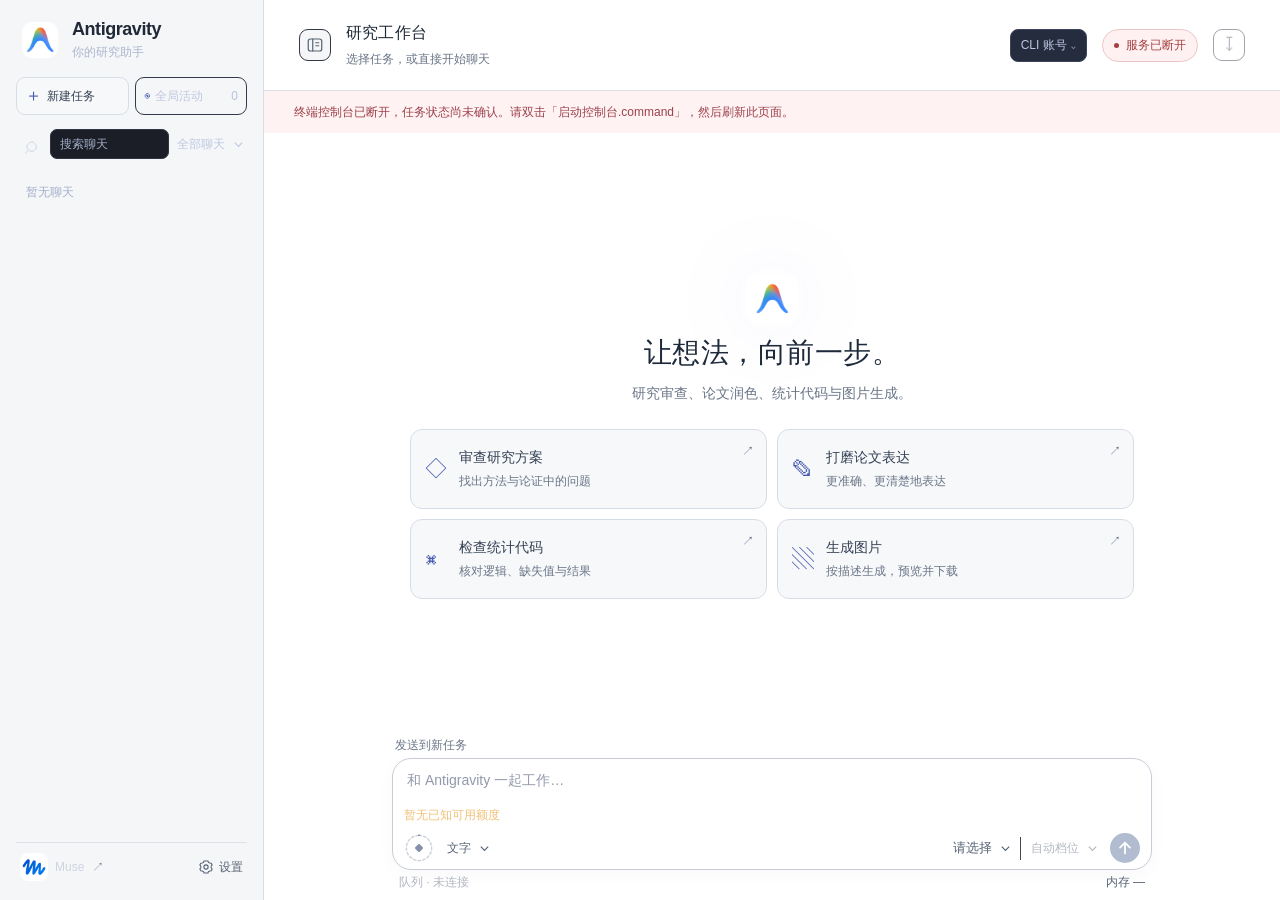
==== commit 9fb7bbe6: "Ship full Agy preview.24 with sourced roundtable workspace and paired Skill7" ====
--- a/index.html
+++ b/index.html
@@ -55,9 +55,19 @@
   <dialog class="history-dialog" id="bulk-dialog" aria-labelledby="bulk-dialog-title"><form id="bulk-dialog-form"><h2 id="bulk-dialog-title">批量移除聊天</h2><p id="bulk-dialog-note"></p><ul id="bulk-dialog-list"></ul><p class="bulk-error" id="bulk-dialog-error" role="alert" hidden></p><div class="history-dialog-actions"><button id="bulk-dialog-cancel" type="button">取消</button><button id="bulk-dialog-confirm" class="danger" type="submit">确认移除</button></div></form></dialog>
   <dialog id="settings-dialog" class="collaboration-dialog settings-dialog" aria-labelledby="settings-title"><header><div><h2 id="settings-title">设置</h2></div><button id="settings-close" type="button" aria-label="关闭设置">×</button></header><div class="settings-content">
     <section class="settings-row theme-settings-row"><div><strong>整体配色</strong><small>选择你喜欢的界面颜色</small></div><div class="theme-choices" role="group" aria-label="整体配色"><button type="button" data-theme-choice="obsidian" aria-label="黑曜配色" aria-pressed="false" data-tooltip="黑曜"><span></span></button><button type="button" data-theme-choice="light" aria-label="白色配色" aria-pressed="false" data-tooltip="白色"><span></span></button><button type="button" data-theme-choice="graphite" aria-label="石墨配色" aria-pressed="false" data-tooltip="石墨"><span></span></button><button type="button" data-theme-choice="ocean" aria-label="蓝灰配色" aria-pressed="false" data-tooltip="蓝灰"><span></span></button><button type="button" data-theme-choice="warm" aria-label="暖灰配色" aria-pressed="false" data-tooltip="暖灰"><span></span></button></div></section>
-    <section id="multi-ai-section" class="multi-ai-section"><div class="settings-row"><button id="multi-ai-expand" class="settings-expand-label" type="button" aria-expanded="false" aria-controls="multi-ai-panel"><strong>多 AI 协作</strong><small id="settings-chat-scope">当前聊天</small><small class="skill-hint">Skill · external-ai-team：活跃任务中组织协作</small></button><button id="settings-collaboration" type="button" role="switch" aria-label="多 AI 协作总开关" aria-checked="false">关</button></div><div id="multi-ai-panel" class="settings-subpanel multi-ai-panel" hidden><div class="roundtable-controls"><div class="roundtable-mode"><span>圆桌会议</span><button id="roundtable-enabled" type="button" role="switch" aria-label="圆桌会议" aria-checked="false">关</button></div><button id="roundtable-host-toggle" type="button" aria-expanded="false" aria-controls="roundtable-host-menu">主持：Codex ▾</button></div><div id="roundtable-host-menu" class="roundtable-host-menu" role="group" aria-label="选择圆桌主持" hidden><button type="button" data-roundtable-host="codex" aria-pressed="true">Codex</button><button type="button" data-roundtable-host="agy" aria-pressed="false">Agy</button><button type="button" data-roundtable-host="muse" aria-pressed="false">Muse</button><button type="button" data-roundtable-host="claude" aria-pressed="false">Claude</button></div><p id="roundtable-status" class="settings-inline-note" role="status"></p><p id="roundtable-error" class="action-error" role="alert" hidden></p><div class="provider-switch-row"><span>Agy</span><button id="provider-agy" type="button" role="switch" aria-label="允许 Agy 协作" aria-checked="false">关</button></div><div class="provider-switch-row"><span>Muse</span><button id="provider-muse" type="button" role="switch" aria-label="允许 Muse 协作" aria-checked="false">关</button></div><div class="provider-switch-row"><span>Claude</span><button id="provider-claude" type="button" role="switch" aria-label="允许 Claude 协作" aria-checked="false">关</button></div><div class="provider-switch-row"><span>OpenScience</span><button id="provider-openscience" type="button" disabled aria-label="OpenScience 待接入：未配置网址，暂未参与协作" data-tooltip="未配置网址，暂未参与协作">待接入</button></div><p id="multi-ai-note" class="settings-inline-note">开关不会唤醒闲置 Codex 或自动开会。</p></div></section>
-    <section class="settings-row"><div><strong>自动打开活动窗口</strong><small>Skill · external-ai-team：调用时显示当前活动页</small></div><button id="settings-auto-open" type="button" role="switch" aria-label="自动打开活动窗口" aria-checked="true" data-tooltip="调用 Agy 时由 Codex 显示右侧活动页，并在原标签跟随新任务；关闭仅停止自动展示。">开</button></section>
-    <section id="console-startup-section" class="console-startup-section"><div class="settings-row"><button id="console-startup-expand" class="settings-expand-label" type="button" aria-expanded="false" aria-controls="console-startup-panel"><strong>自动启动控制台</strong><small id="console-startup-summary">未设置</small><small class="skill-hint">Skill · external-ai-team：按需打开前台终端</small></button><button id="settings-auto-start" type="button" role="switch" aria-label="本聊天自动启动控制台" aria-checked="false" data-tooltip="活跃任务需要 Agy 且协作允许时，Skill 可从下方入口打开一次前台终端；此开关只保存偏好。">关</button></div><div id="console-startup-panel" class="settings-subpanel" hidden><label class="startup-path-label" for="console-launcher-path">启动文件或唯一启动目录</label><div class="startup-path-controls"><input id="console-launcher-path" type="text" autocomplete="off" spellcheck="false" placeholder="绝对路径：.command / .cmd / Start-Agy.sh" maxlength="4096"><button id="console-launcher-save" type="button">保存</button></div><p id="console-startup-note" class="settings-inline-note">入口供本机共享，自动启动仅作用于本聊天；保存不会启动。</p><p id="console-startup-error" class="action-error" role="alert" hidden></p></div></section>
+    <section id="multi-ai-section" class="multi-ai-section">
+      <div class="settings-row multi-ai-master"><div class="multi-ai-master-label"><button id="multi-ai-expand" class="settings-expand-label" type="button" aria-expanded="false" aria-controls="multi-ai-panel" data-tooltip="Skill · external-ai-team：活跃任务中按本聊天许可组织协作"><strong>多 AI 协作</strong></button><small id="settings-chat-scope">当前聊天</small></div><button id="settings-collaboration" type="button" role="switch" aria-label="多 AI 协作总开关" aria-checked="false">关</button></div>
+      <div id="multi-ai-panel" class="settings-subpanel multi-ai-panel" hidden>
+        <div class="roundtable-controls"><div class="roundtable-mode"><span>圆桌会议</span><button id="roundtable-enabled" type="button" role="switch" aria-label="圆桌会议" aria-checked="false">关</button></div><button id="roundtable-host-toggle" type="button" aria-expanded="false" aria-controls="roundtable-host-menu">主持：Codex ▾</button></div>
+        <div id="roundtable-host-menu" class="roundtable-host-menu" role="group" aria-label="选择圆桌主持" hidden><button type="button" data-roundtable-host="codex" aria-pressed="true">Codex</button><button type="button" data-roundtable-host="agy" aria-pressed="false">Agy</button><button type="button" data-roundtable-host="muse" aria-pressed="false">Muse</button><button type="button" data-roundtable-host="claude" aria-pressed="false">Claude</button></div>
+        <p id="roundtable-status" class="settings-inline-note" role="status"></p><p id="roundtable-error" class="action-error" role="alert" hidden></p>
+        <div class="roundtable-preset-control" id="roundtable-preset-control" hidden><span>分工</span><div class="roundtable-presets" role="group" aria-label="下场圆桌分工预设"><button type="button" data-roundtable-preset="general" aria-pressed="false" data-tooltip="独立提案、交叉质疑、主持归纳；仅用于新会议">讨论</button><button type="button" data-roundtable-preset="code_review" aria-pressed="false" data-tooltip="检查实现、边界和可验证的问题；仅用于新会议">代码审查</button><button type="button" data-roundtable-preset="paper_review" aria-pressed="false" data-tooltip="检查论证、方法和证据；仅用于新会议">论文评审</button></div></div><p id="roundtable-preset-error" class="action-error" role="alert" hidden></p>
+        <div class="provider-switch-grid" role="group" aria-label="允许参与的助手"><div class="provider-switch-row"><span>Agy</span><button id="provider-agy" type="button" role="switch" aria-label="允许 Agy 协作" aria-checked="false">关</button></div><div class="provider-switch-row"><span>Muse</span><button id="provider-muse" type="button" role="switch" aria-label="允许 Muse 协作" aria-checked="false">关</button></div><div class="provider-switch-row"><span>Claude</span><button id="provider-claude" type="button" role="switch" aria-label="允许 Claude 协作" aria-checked="false">关</button></div><div class="provider-switch-row provider-switch-row--deferred"><span>OpenScience</span><button id="provider-openscience" type="button" disabled aria-label="OpenScience 待接入：未配置网址，暂未参与协作" data-tooltip="未配置网址，暂未参与协作">待接入</button></div></div>
+        <p id="multi-ai-note" class="settings-inline-note">活跃任务按计划协作；开启不会唤醒空闲 Codex。</p>
+      </div>
+    </section>
+    <section class="settings-row"><div><strong>自动打开活动窗口</strong><small>调用时跟随本聊天活动页</small></div><button id="settings-auto-open" type="button" role="switch" aria-label="自动打开活动窗口" aria-checked="true" data-tooltip="调用 Agy 时由 Codex 显示右侧活动页，并在原标签跟随新任务；关闭仅停止自动展示。">开</button></section>
+    <section id="console-startup-section" class="console-startup-section"><div class="settings-row"><button id="console-startup-expand" class="settings-expand-label" type="button" aria-expanded="false" aria-controls="console-startup-panel"><strong>自动启动控制台</strong><small id="console-startup-summary">未设置</small></button><button id="settings-auto-start" type="button" role="switch" aria-label="本聊天自动启动控制台" aria-checked="false" data-tooltip="活跃任务需要 Agy 且协作允许时，Skill 可从下方入口打开一次前台终端；此开关只保存偏好。">关</button></div><div id="console-startup-panel" class="settings-subpanel" hidden><label class="startup-path-label" for="console-launcher-path">启动文件或唯一启动目录</label><div class="startup-path-controls"><input id="console-launcher-path" type="text" autocomplete="off" spellcheck="false" placeholder="绝对路径：.command / .cmd / Start-Agy.sh" maxlength="4096"><button id="console-launcher-save" type="button">保存</button></div><p id="console-startup-note" class="settings-inline-note">入口供本机共享，自动启动仅作用于本聊天；保存不会启动。</p><p id="console-startup-error" class="action-error" role="alert" hidden></p></div></section>
     <section class="settings-row"><strong>聊天字号</strong><div class="settings-segments" role="group" aria-label="聊天字号"><button type="button" data-font-size="12">小号</button><button type="button" data-font-size="14">标准</button><button type="button" data-font-size="16">较大</button><button type="button" data-font-size="18">大</button></div></section>
     <section class="settings-row"><strong>待命同步</strong><div class="settings-segments" role="group" aria-label="待命同步频率"><button type="button" data-idle-ms="12000">省资源 · 12秒</button><button type="button" data-idle-ms="4000">及时 · 4秒</button></div></section>
     <section id="global-model-row" class="settings-row settings-global-row"><div><strong>全局默认模型</strong><small id="settings-model-label">自动保存</small></div><div class="settings-global-controls" role="group" aria-label="全局默认模型与思考档位"><select id="global-model-family" aria-label="全局默认模型"></select><select id="global-model-speed" aria-label="全局默认速度与思考档位"></select><select id="global-model-select" hidden></select></div><p id="global-model-error" class="action-error" role="alert" hidden></p></section>
@@ -74,7 +84,7 @@
     </section>
     <section class="settings-row"><div><strong>聊天与占用</strong><small id="settings-insights-summary">上下文、压缩记录与运行内存</small></div><button id="settings-insights-toggle" type="button" aria-expanded="false" aria-controls="settings-insights">查看</button></section>
     <section id="settings-insights" class="settings-insights" hidden><div class="settings-insights-head"><span>按需读取，不调用模型</span><button id="settings-insights-refresh" type="button">刷新</button></div><div id="settings-context-body"></div><div class="settings-context-actions"><button id="compact-open" type="button">整理上下文</button></div><div id="settings-memory-body"></div></section>
-    <section class="settings-row"><div><strong>配置迁移</strong><small>界面、模型、候补与更新偏好</small></div><div class="config-actions"><button id="config-export" type="button">导出配置</button><button id="config-import" type="button">导入配置</button><input type="file" id="config-file" accept=".json,application/json" aria-label="选择配置 JSON" hidden></div></section>
+    <section class="settings-row"><div><strong>配置迁移</strong><small>界面、模型、候补与更新偏好</small></div><div class="config-actions"><button id="config-export" type="button" aria-label="导出配置" data-tooltip="导出界面、模型与候补偏好">导出</button><button id="config-import" type="button" aria-label="导入配置" data-tooltip="从 JSON 导入配置">导入</button><input type="file" id="config-file" accept=".json,application/json" aria-label="选择配置 JSON" hidden></div></section>
     <p id="config-transfer-note" class="settings-config-note" role="status" hidden></p><div id="config-download"></div>
     <section class="settings-row"><div><strong>备份与恢复</strong><small>面板记录、图片与固定绑定</small></div><button id="backup-open" type="button">管理</button></section>
     <section class="settings-row"><div><strong>加载控制台更新</strong><small id="settings-reload-state">任务结束后可用</small></div><button id="service-reload" type="button">重载更新</button></section>
--- a/style.css
+++ b/style.css
@@ -770,3 +770,66 @@
 
 /* Renaming uses double-click; the toolbar button names its only action. */
 .session-toolbar #session-rename{font-size:12px;line-height:1.25;min-height:27px;padding:3px 8px}
+
+/* Shared surfaces follow every saved palette, including dialogs opened before a change. */
+:root[data-theme]{--surface-raised:color-mix(in srgb,var(--panel) 88%,var(--text) 3%);--surface-control:color-mix(in srgb,var(--panel) 78%,var(--side));--surface-hover:color-mix(in srgb,var(--panel) 87%,var(--accent));--accent-soft:color-mix(in srgb,var(--panel) 84%,var(--accent));--success-soft:color-mix(in srgb,var(--panel) 88%,var(--green));--control-line:color-mix(in srgb,var(--line) 84%,var(--muted));--panel-shadow:0 15px 45px #0002}
+:root[data-theme] :is(#settings-dialog,#select-menu,#history-menu,#resource-panel,#account-panel,.collaboration-dialog,.history-dialog,.panel-action-dialog,.related-dialog,.software-update-dialog,.fulltext-dialog){background:var(--panel);color:var(--text);border-color:var(--control-line);box-shadow:var(--panel-shadow)}
+:root[data-theme] :is(.sidebar,.topbar,.session-toolbar,.composer-wrap){border-color:var(--line)}
+:root[data-theme] .topbar{background:var(--bg)}
+:root[data-theme] .composer{background:var(--panel);border-color:var(--control-line);box-shadow:0 4px 18px #00000008}
+:root[data-theme] .composer:focus-within{border-color:var(--accent)}
+:root[data-theme] .composer textarea{color:var(--text)}
+:root[data-theme] .composer textarea::placeholder{color:var(--muted)}
+:root[data-theme] :is(#settings-dialog,#resource-panel,#account-panel,.collaboration-dialog,.history-dialog,.panel-action-dialog,.related-dialog,.software-update-dialog,.fulltext-dialog) :is(header,footer,.settings-row,.provider-switch-row,.collaboration-record,.software-auto-row,.software-card-links){border-color:var(--line)}
+:root[data-theme] #settings-dialog :is(h2,strong),:root[data-theme] :is(.collaboration-dialog,.history-dialog,.panel-action-dialog,.related-dialog,.software-update-dialog,.fulltext-dialog) h2{color:var(--text)}
+:root[data-theme] #settings-dialog :is(.settings-row small,.settings-inline-note,.startup-path-label,.settings-chat-scope,.software-update-status,.software-auto-row small,.settings-config-note,.software-update-config summary,.software-identity small,.config-import-body small,.fallback-note,.fallback-status-chip,#fallback-status,#roundtable-status){color:var(--muted)!important}
+:root[data-theme] :is(#settings-dialog,.collaboration-dialog,.history-dialog,.panel-action-dialog,.related-dialog,.software-update-dialog,.fulltext-dialog) button:not([data-theme-choice]){background:var(--surface-control);border-color:var(--control-line);color:var(--text)}
+:root[data-theme] :is(#settings-dialog,.collaboration-dialog,.history-dialog,.panel-action-dialog,.related-dialog,.software-update-dialog,.fulltext-dialog) button:not([data-theme-choice]):hover:not(:disabled){background:var(--surface-hover);border-color:var(--accent)}
+:root[data-theme] #settings-dialog button.settings-expand-label{background:transparent;border:0;border-radius:4px;box-shadow:none;color:var(--text)}
+:root[data-theme] #settings-dialog button.settings-expand-label:hover{background:transparent;color:var(--accent)}
+:root[data-theme] #settings-dialog button[role="switch"][aria-checked="true"]{background:var(--success-soft);border-color:var(--green);color:var(--green)}
+:root[data-theme] #settings-dialog :is(.roundtable-host-menu button[aria-pressed="true"],.roundtable-presets button[aria-pressed="true"],.settings-segments button[aria-pressed="true"],.fallback-kind-tabs button[aria-pressed="true"]){background:var(--accent-soft);border-color:var(--accent);color:var(--accent)}
+:root[data-theme] #settings-dialog :is(.settings-subpanel,.fallback-settings-panel,.fallback-panel,.settings-insights-panel,.software-update-config){background:var(--surface-control);border-color:var(--line)}
+:root[data-theme] :is(#settings-dialog select,#settings-dialog input:not([type="checkbox"]),.history-dialog input,.fulltext-form input,.fulltext-form select,.software-update-config input:not([type="checkbox"]),.software-update-config select){background:var(--bg);color:var(--text);border-color:var(--control-line)}
+:root[data-theme] :is(#select-menu button,#history-menu button,.select-option){background:transparent;color:var(--text)}
+:root[data-theme] :is(#select-menu button,#history-menu button,.select-option):hover{background:var(--surface-hover);color:var(--text)}
+:root[data-theme] :is(#select-menu button[aria-selected="true"],.select-option[aria-selected="true"]){background:var(--accent-soft);color:var(--accent)}
+:root[data-theme] .user .message-body{background:var(--surface-control);border-color:var(--line);color:var(--text)}
+:root[data-theme] :is(.composer .select-trigger,.composer-caption button,.copy-reply,.icon-button,.settings-toggle,.session-toolbar button){color:var(--muted)}
+:root[data-theme] .settings-dialog .theme-choices button{box-shadow:inset 0 0 0 2px var(--panel);border-color:var(--muted)}
+:root[data-theme] .settings-dialog .theme-choices button[aria-pressed="true"]{border-color:var(--accent);box-shadow:0 0 0 2px var(--accent-soft),inset 0 0 0 2px var(--panel)}
+
+/* Compact collaboration controls: one master, one meeting mode, a small provider grid. */
+#settings-dialog .multi-ai-master{padding-block:8px;gap:12px}
+.multi-ai-master-label{min-width:0;flex:1}.multi-ai-master-label .settings-expand-label{display:inline-block;width:auto;min-height:24px!important}.multi-ai-master-label>small{display:block;max-width:100%;overflow:hidden;text-overflow:ellipsis;white-space:nowrap;font-size:12px;line-height:1.4}
+#settings-dialog .multi-ai-panel{padding:5px 0 8px;margin:0;border:0;border-radius:0;background:transparent}
+#settings-dialog .roundtable-controls{padding:3px 0 5px;min-height:32px;gap:8px}
+#settings-dialog .roundtable-mode{font-size:13px;gap:8px}
+#settings-dialog :is(.provider-switch-row,.roundtable-mode) button[role="switch"]{min-width:34px;min-height:25px;padding:2px 7px;font-size:12px;border-radius:8px;flex-shrink:0}
+#settings-dialog .provider-switch-grid{display:grid;grid-template-columns:repeat(2,minmax(0,1fr));gap:5px 10px;margin-top:7px}
+#settings-dialog .provider-switch-row{gap:7px;padding:5px 8px;border:1px solid var(--line);border-radius:8px;min-width:0;min-height:34px;background:var(--surface-control)}
+#settings-dialog .provider-switch-row>span{font-size:13px;min-width:0;overflow-wrap:anywhere;line-height:1.3}
+#settings-dialog .provider-switch-row--deferred>span{font-size:12px}
+#settings-dialog .provider-switch-row--deferred button{min-width:0;padding-inline:5px;font-size:11px;white-space:nowrap}
+#settings-dialog :is(#roundtable-status,#multi-ai-note){font-size:12px;line-height:1.5;margin:3px 0 0}
+#settings-dialog #multi-ai-note{margin-top:7px}
+.roundtable-preset-control{display:flex;align-items:center;gap:10px;margin-top:7px;font-size:12px;color:var(--muted)}
+.roundtable-presets{display:flex;flex:1;gap:5px;min-width:0}
+#settings-dialog .roundtable-presets button{min-height:27px;flex:1;padding:3px 5px;font-size:12px;white-space:nowrap}
+@media(max-width:380px){#settings-dialog .provider-switch-grid{gap:5px}#settings-dialog .provider-switch-row{padding:5px 6px;gap:4px}.roundtable-preset-control{gap:6px}.roundtable-presets{gap:3px}#settings-dialog .roundtable-presets button{font-size:11px;padding-inline:3px}}
+
+/* Roundtable workspace: dense overview, local filters, evidence only when requested. */
+.meeting-card{padding:11px 13px;border-radius:13px}.meeting-heading h2{font-size:16px;line-height:1.5;margin-top:2px}.meeting-eyebrow{font-size:12px;line-height:1.4}.meeting-heading-actions{gap:5px}.meeting-state{padding:2px 7px}
+.meeting-overview{margin-top:6px;gap:4px 12px}.meeting-phase{margin-left:auto;font-size:12px;white-space:nowrap}.meeting-metrics{margin-top:4px!important;font-size:12px!important}
+.meeting-toolbar{display:flex;align-items:center;justify-content:space-between;flex-wrap:wrap;gap:6px;margin-top:9px;padding-top:7px;border-top:1px solid var(--line)}
+.meeting-provider-filters{display:flex;align-items:center;flex-wrap:wrap;gap:3px;min-width:0}.meeting-provider-filters button,.meeting-materials-toggle{min-height:27px;padding:3px 8px;border:1px solid transparent;border-radius:7px;font-size:12px;line-height:1.45;background:transparent;color:var(--muted);white-space:nowrap}
+.meeting-provider-filters button:hover,.meeting-materials-toggle:hover{background:var(--surface-hover);color:var(--text)}.meeting-provider-filters button[aria-pressed="true"]{background:var(--accent-soft);border-color:var(--line);color:var(--text)}.meeting-materials-toggle{border-color:var(--line)}
+.meeting-decisions{padding:9px 10px;margin-top:9px;border:1px solid var(--line);border-radius:10px;background:var(--surface-control)}.meeting-decisions>header{display:flex;align-items:center;justify-content:space-between;gap:8px}.meeting-decisions h3{font-size:13px;font-weight:600;margin:0;color:var(--text)}.meeting-decisions>header>span{font-size:11px;color:var(--muted);white-space:nowrap}.meeting-decision-grid{display:grid;grid-template-columns:repeat(2,minmax(0,1fr));gap:9px 14px;margin-top:8px}.meeting-decision-section{min-width:0}.meeting-decision-section h4{font-size:12px;font-weight:600;margin:0 0 4px;color:var(--text)}.meeting-decision-section ul{padding:0 0 0 16px;margin:0}.meeting-decision-section li{font-size:var(--chat-font-size);line-height:1.65;overflow-wrap:anywhere}.meeting-decision-section li+li{margin-top:5px}.meeting-decision-section p{margin:0}.meeting-decision-empty,.meeting-decision-note{font-size:12px;line-height:1.5;color:var(--muted)}.meeting-decision-note{margin:8px 0 0}.meeting-decision-sources{display:flex;flex-wrap:wrap;gap:3px 7px}.meeting-decision-sources button{background:none;border:0;padding:0;font-size:11px;color:var(--accent);line-height:1.7;text-align:left}.meeting-decision-sources button:hover{text-decoration:underline;text-underline-offset:2px}
+.meeting-workspace{margin-top:8px;padding:9px 10px;background:var(--surface-control);border:1px solid var(--line);border-radius:10px;min-width:0}.meeting-workspace>header{display:flex;align-items:center;justify-content:space-between;gap:8px;flex-wrap:wrap;font-size:13px}.meeting-workspace>header>span{font-size:12px;color:var(--muted)}.meeting-workspace h4{font-size:12px;margin:12px 0 5px;font-weight:600}.meeting-workspace-note,.meeting-workspace-notes{font-size:12px;line-height:1.6;color:var(--muted);margin:5px 0;overflow-wrap:anywhere}.meeting-workspace-notes p{margin:4px 0}.meeting-workspace-usage{display:grid;grid-template-columns:repeat(4,minmax(0,1fr));gap:5px 8px;margin-top:9px}.meeting-workspace-usage>div{display:flex;flex-direction:column;gap:3px;min-width:0}.meeting-workspace-usage span{font-size:11px;color:var(--muted)}.meeting-workspace-usage strong{font-size:13px;font-variant-numeric:tabular-nums;color:var(--text);font-weight:500;overflow-wrap:anywhere}.meeting-material-record{border-top:1px solid var(--line);padding-top:6px;margin-top:6px;min-width:0}.meeting-material-record>summary{display:flex;align-items:center;justify-content:space-between;gap:8px;cursor:pointer;font-size:12px;color:var(--text);list-style:none}.meeting-material-record>summary::before{content:'›';color:var(--muted);flex-shrink:0}.meeting-material-record[open]>summary::before{content:'⌄'}.meeting-material-record>summary>span{min-width:0;flex:1;overflow-wrap:anywhere}.meeting-material-record>summary>small{font-size:11px;color:var(--muted);text-align:right}.meeting-material-record pre{font:12px/1.65 ui-monospace,SFMono-Regular,Menlo,Consolas,monospace;white-space:pre-wrap;overflow-wrap:anywhere;max-height:300px;overflow:auto;margin:7px 0;padding:8px;border:1px solid var(--line);border-radius:6px;background:var(--bg);color:var(--text)}.meeting-material-links{display:flex;align-items:center;flex-wrap:wrap;gap:4px 10px;margin-top:5px}.meeting-material-links a,.meeting-material-links button{font-size:11px;line-height:1.6;color:var(--accent);background:none;border:0;padding:0}.meeting-material-links>span{font-size:10px;color:var(--muted);overflow-wrap:anywhere;min-width:0}.meeting-workspace>button{font-size:12px;min-height:27px;padding:3px 8px;background:var(--panel);border:1px solid var(--control-line);border-radius:6px;color:var(--text)}.meeting-workspace-refresh{margin-top:6px}
+.meeting-slot:focus{outline:1px solid var(--accent);outline-offset:4px;border-radius:4px}
+@media(max-width:650px){.meeting-card{padding:10px}.meeting-heading h2{font-size:15px}.meeting-heading-actions{max-width:120px}.meeting-phase{margin-left:0}.meeting-toolbar{gap:5px}.meeting-decision-grid{gap:8px 12px}.meeting-workspace-usage{grid-template-columns:repeat(2,minmax(0,1fr))}.meeting-workspace,.meeting-decisions{padding:8px}}
+@media(max-width:420px){.meeting-decision-grid{grid-template-columns:1fr}.meeting-provider-filters button{padding-inline:7px}.meeting-toolbar{align-items:flex-start}.meeting-materials-toggle{margin-left:auto}.meeting-material-record>summary{gap:5px}.meeting-material-record>summary>small{max-width:44%}.meeting-heading h2{font-size:14px}.meeting-card{padding:9px}.meeting-decisions>header{align-items:flex-start}.meeting-decisions>header>span{font-size:10px}}
+/* Keep action labels and the deferred provider readable in narrow side panels. */
+#settings-dialog .settings-row>button{flex-shrink:0;white-space:nowrap;min-width:48px}
+#settings-dialog .provider-switch-row--deferred>span{white-space:nowrap;overflow-wrap:normal}
+@media(max-width:420px){#settings-dialog .provider-switch-row--deferred{grid-column:1 / -1}}
